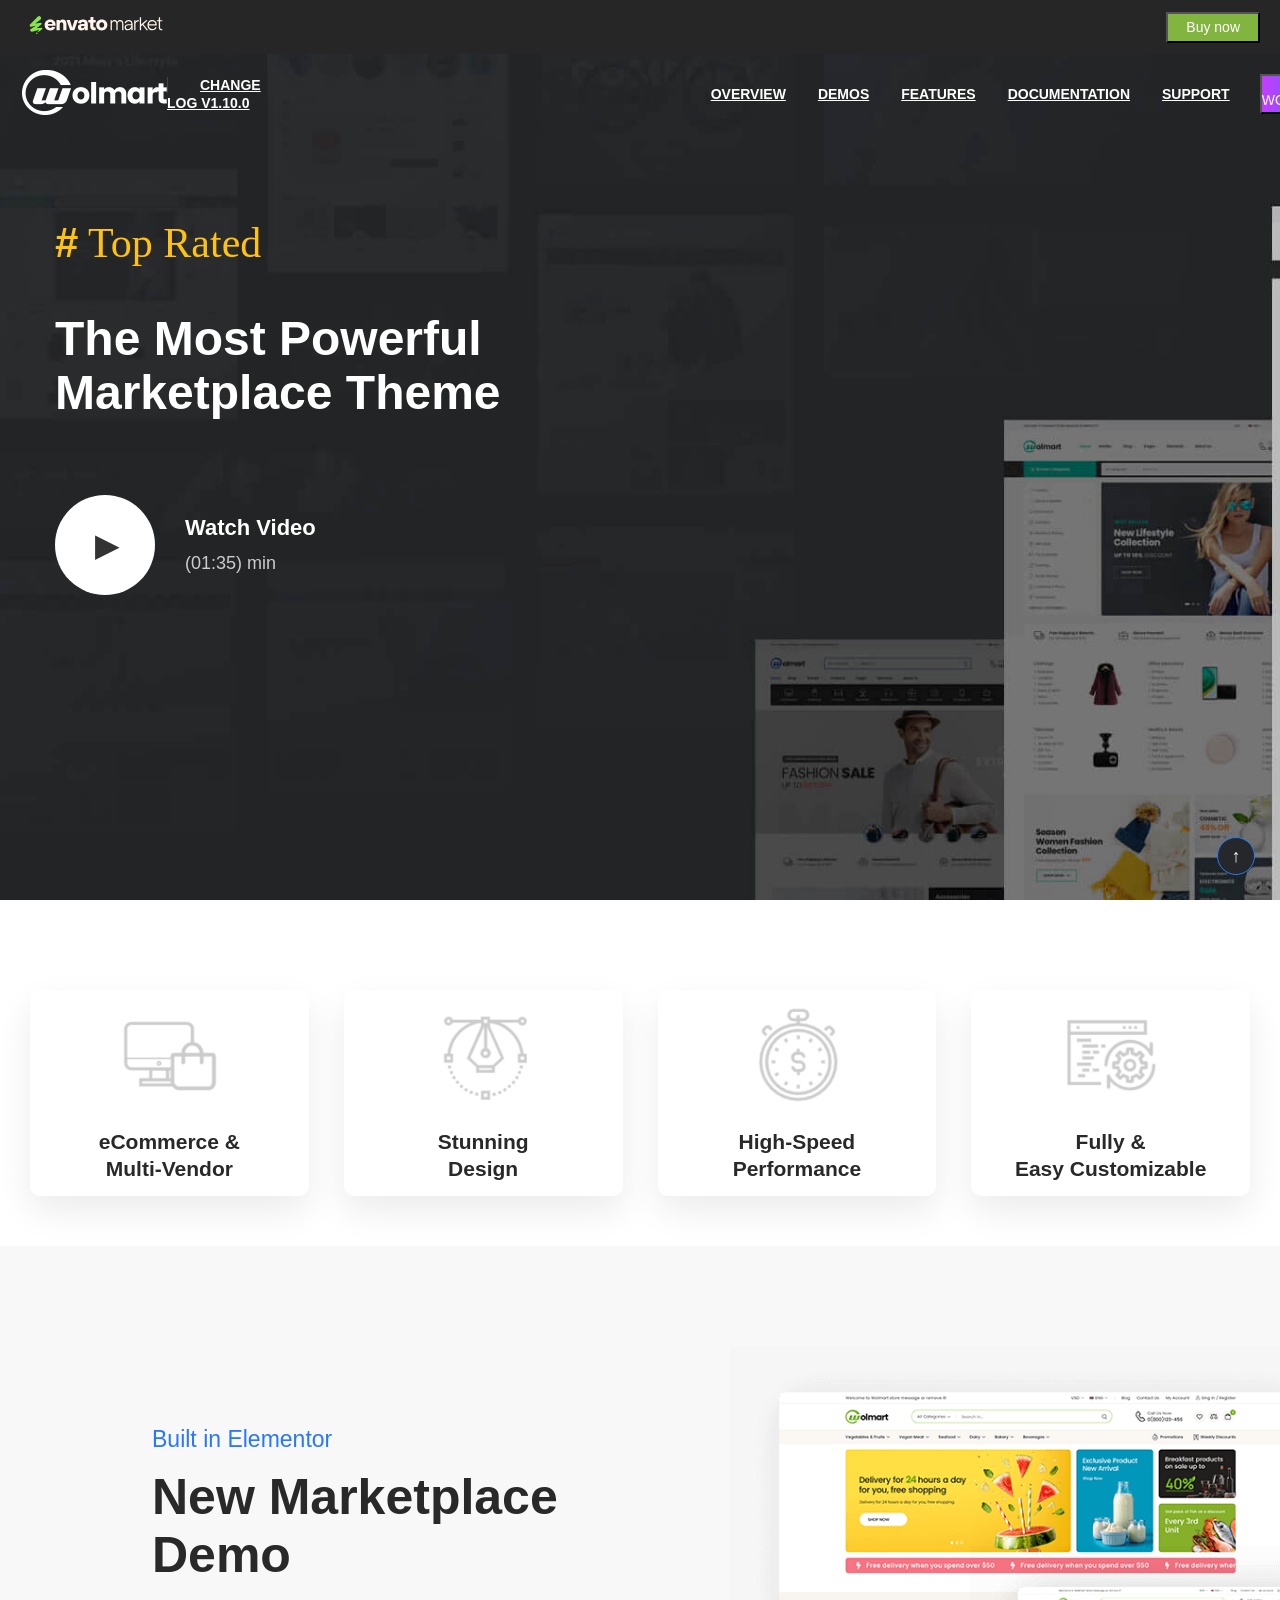
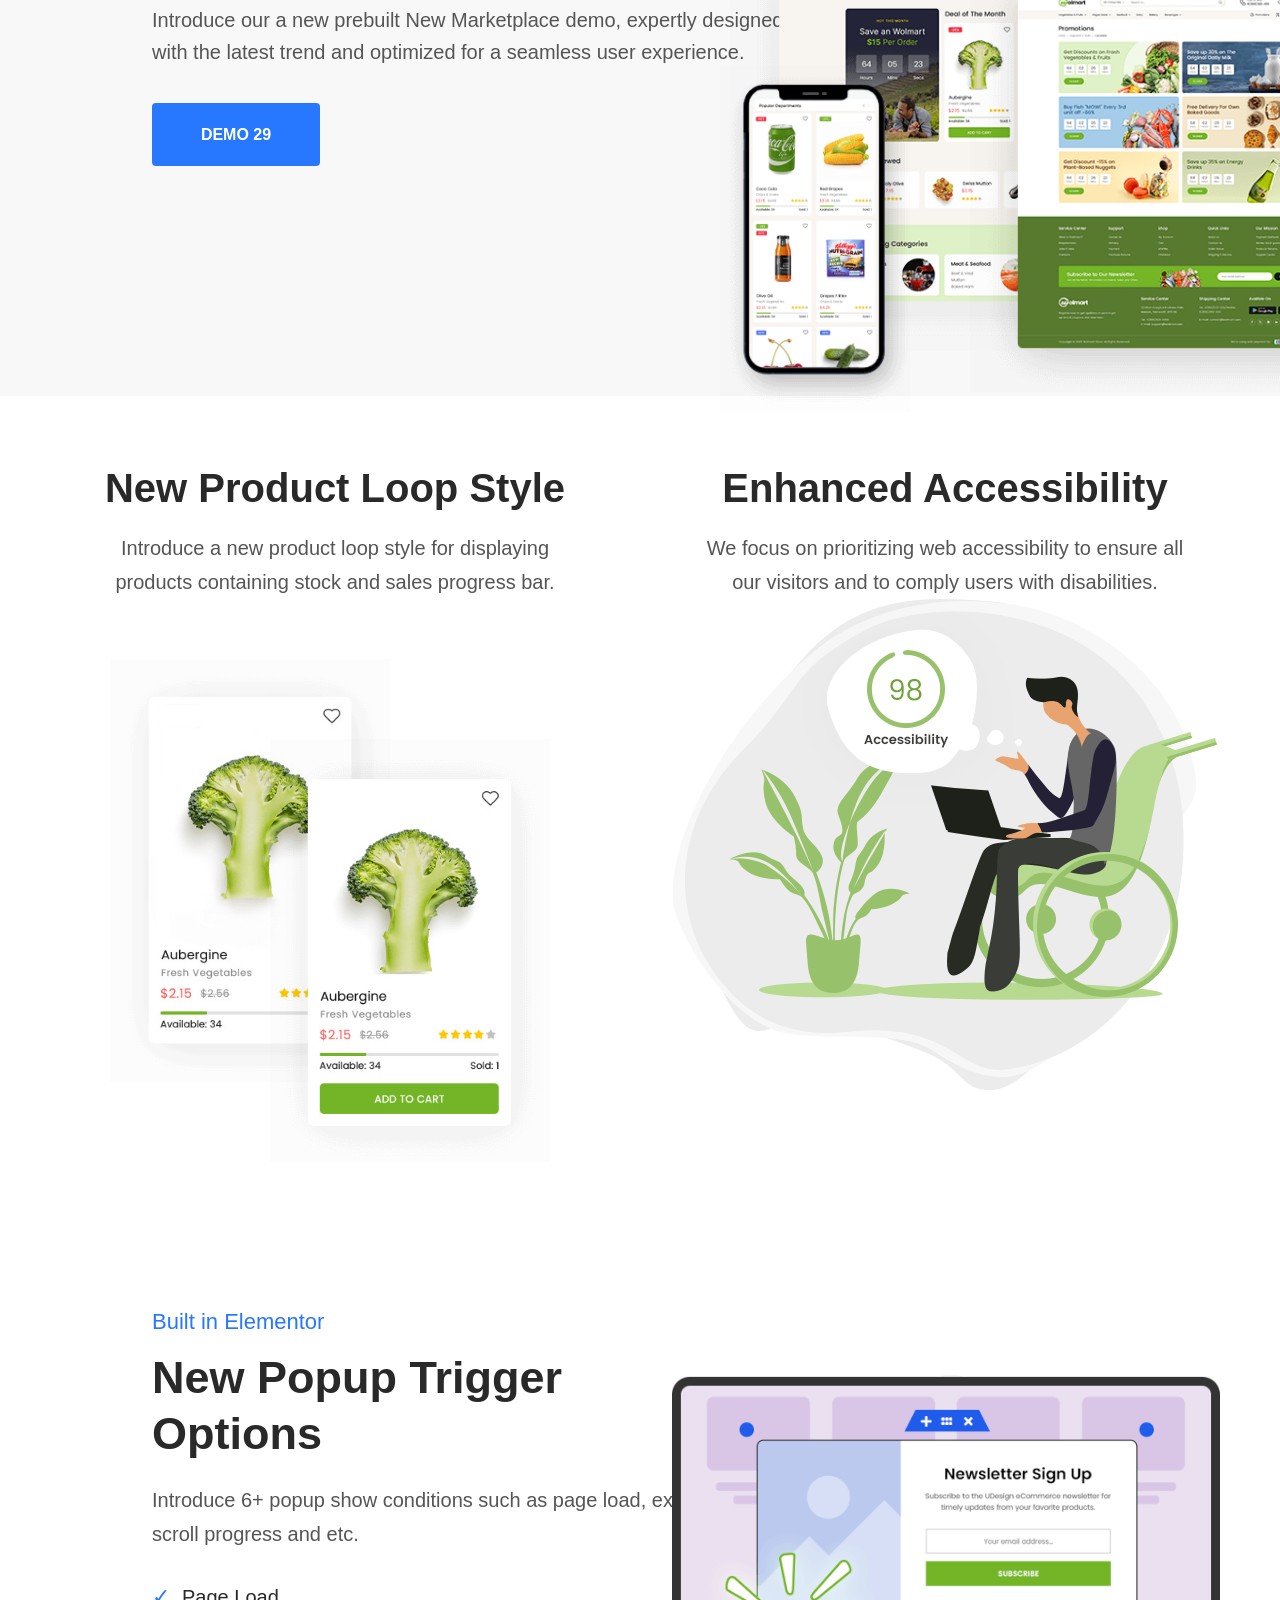
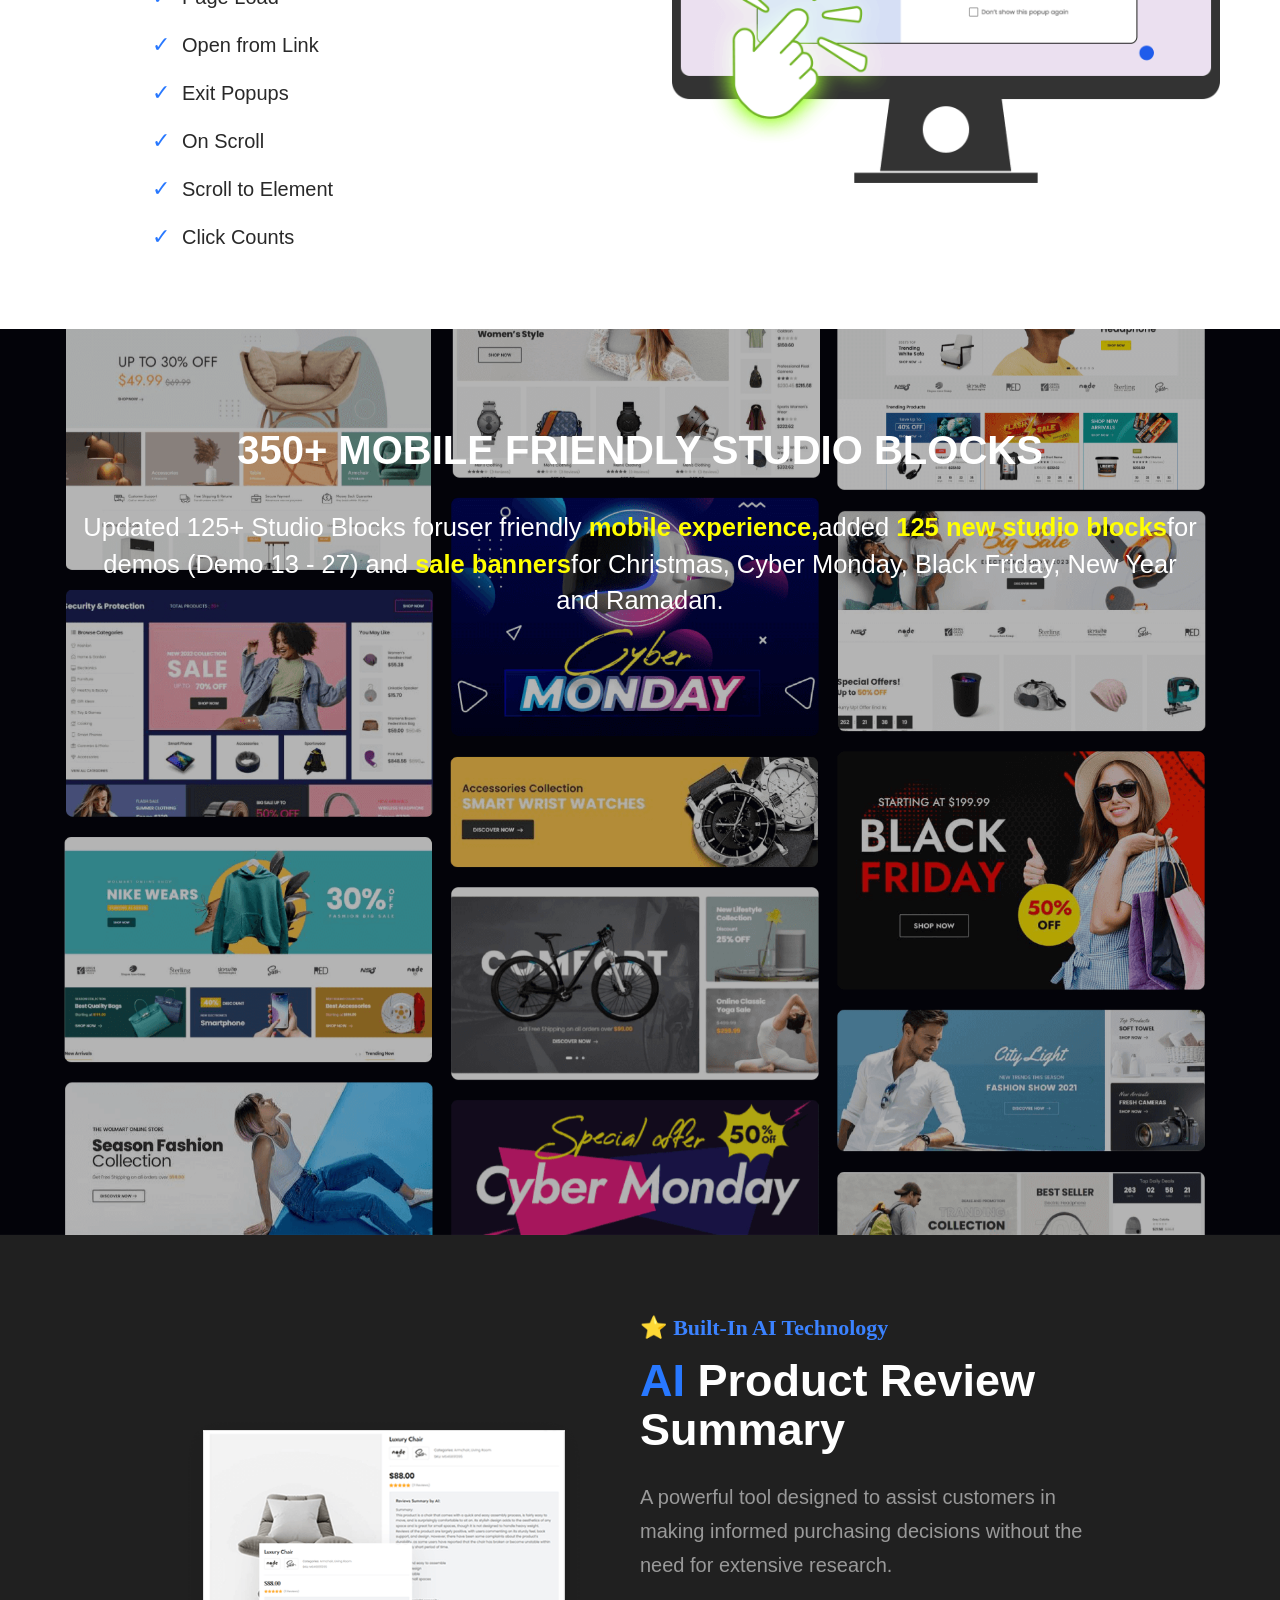
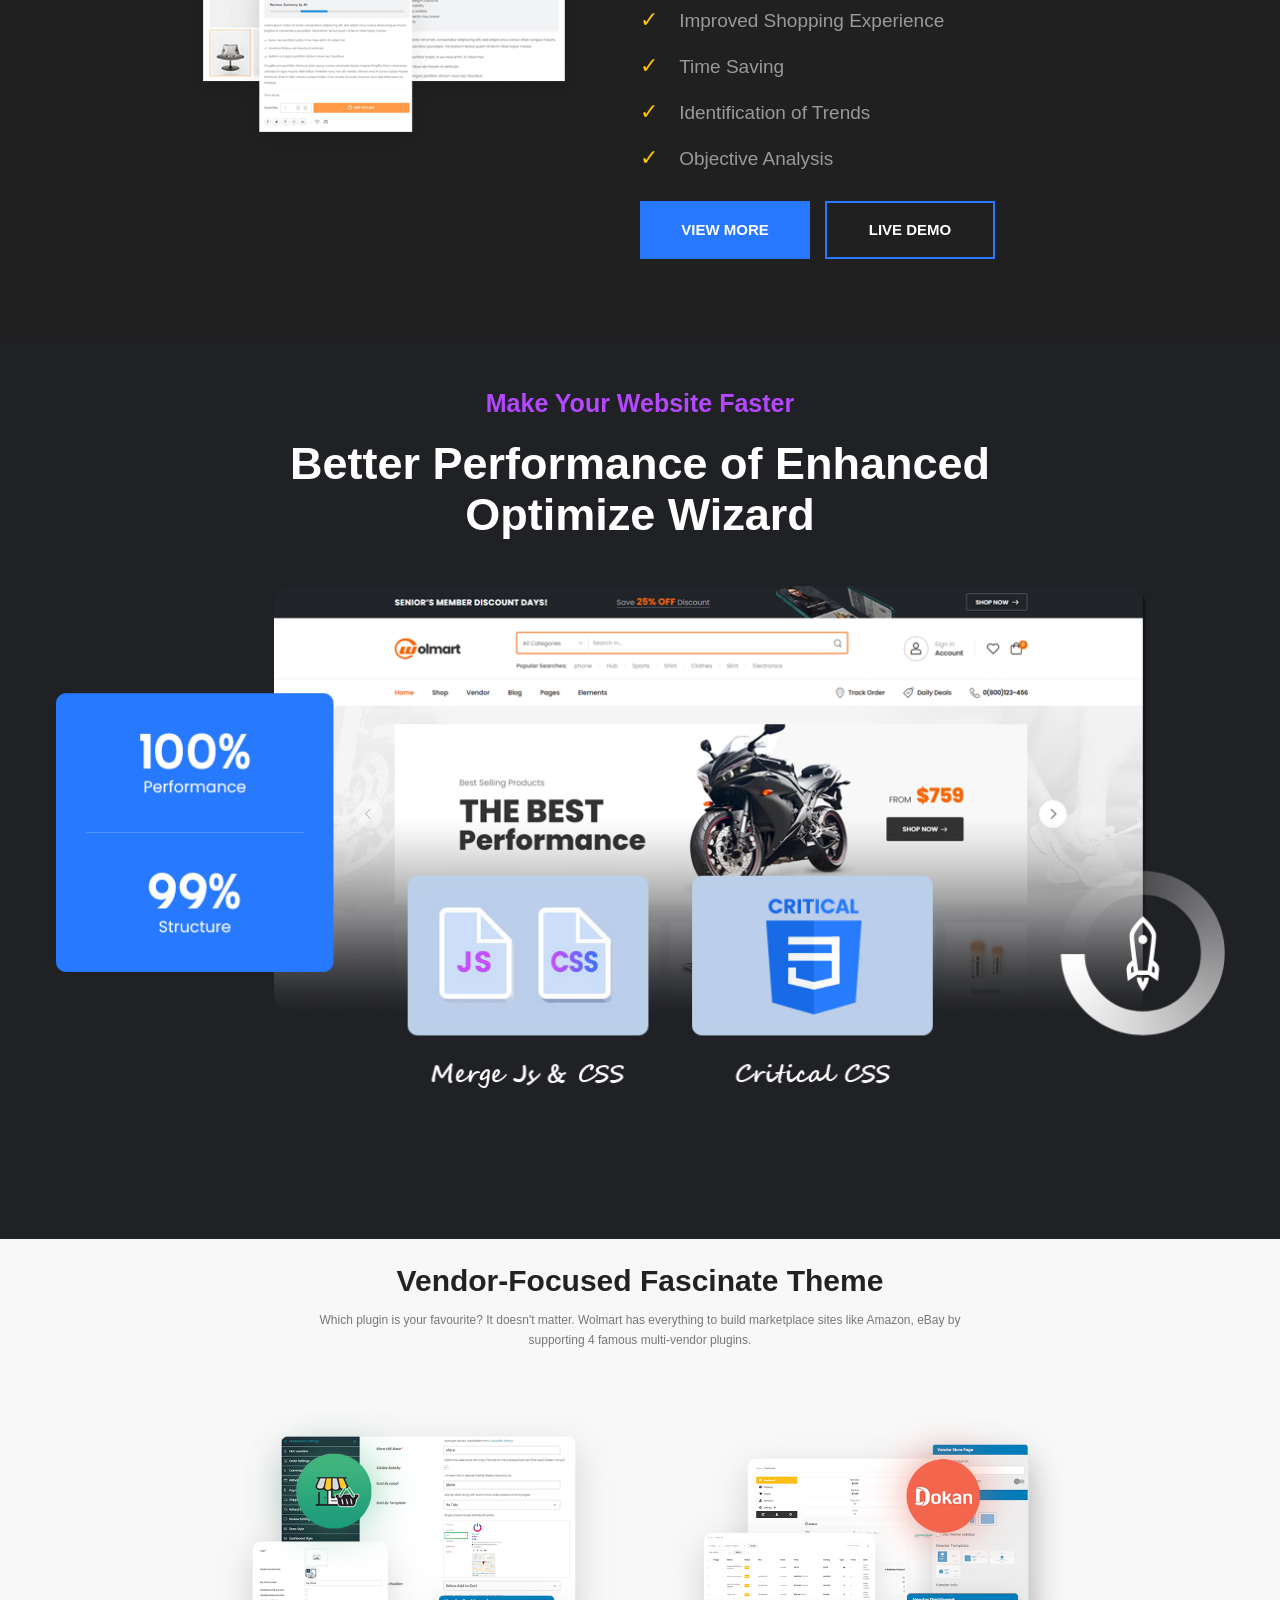
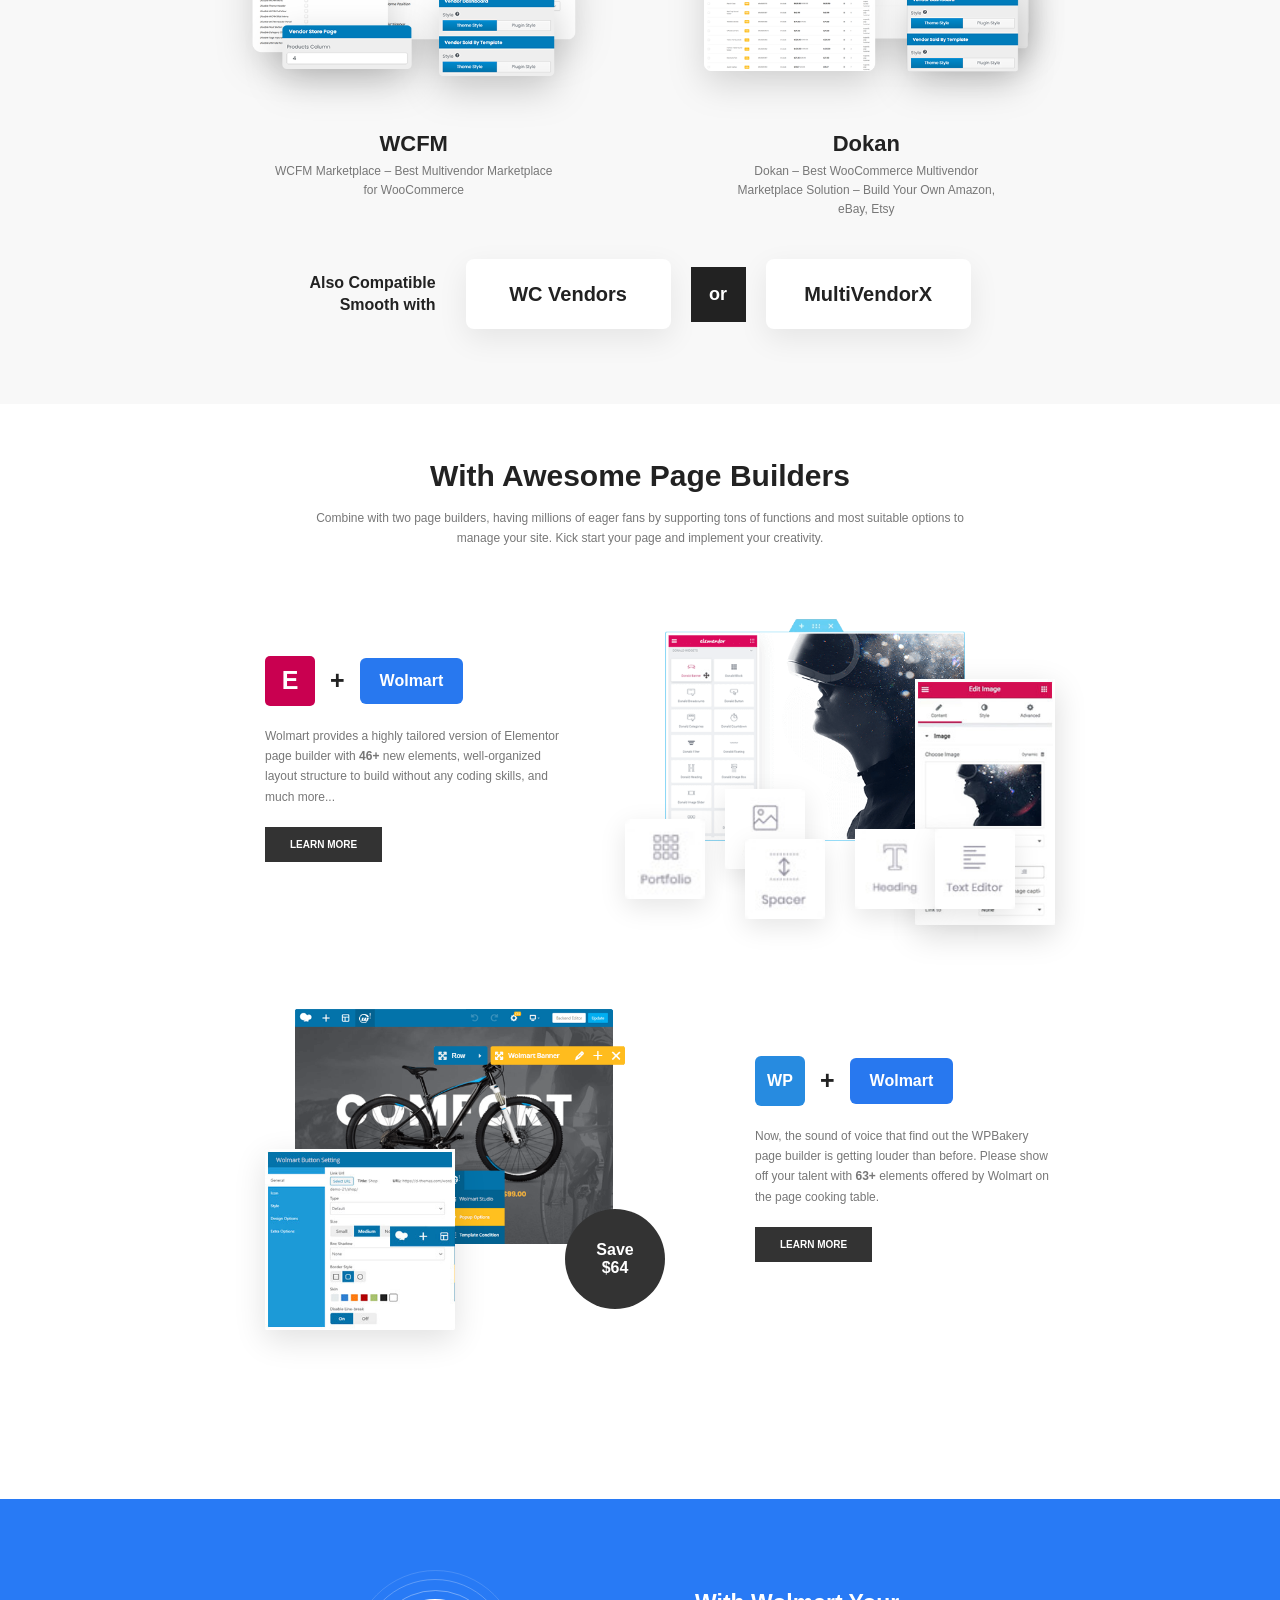
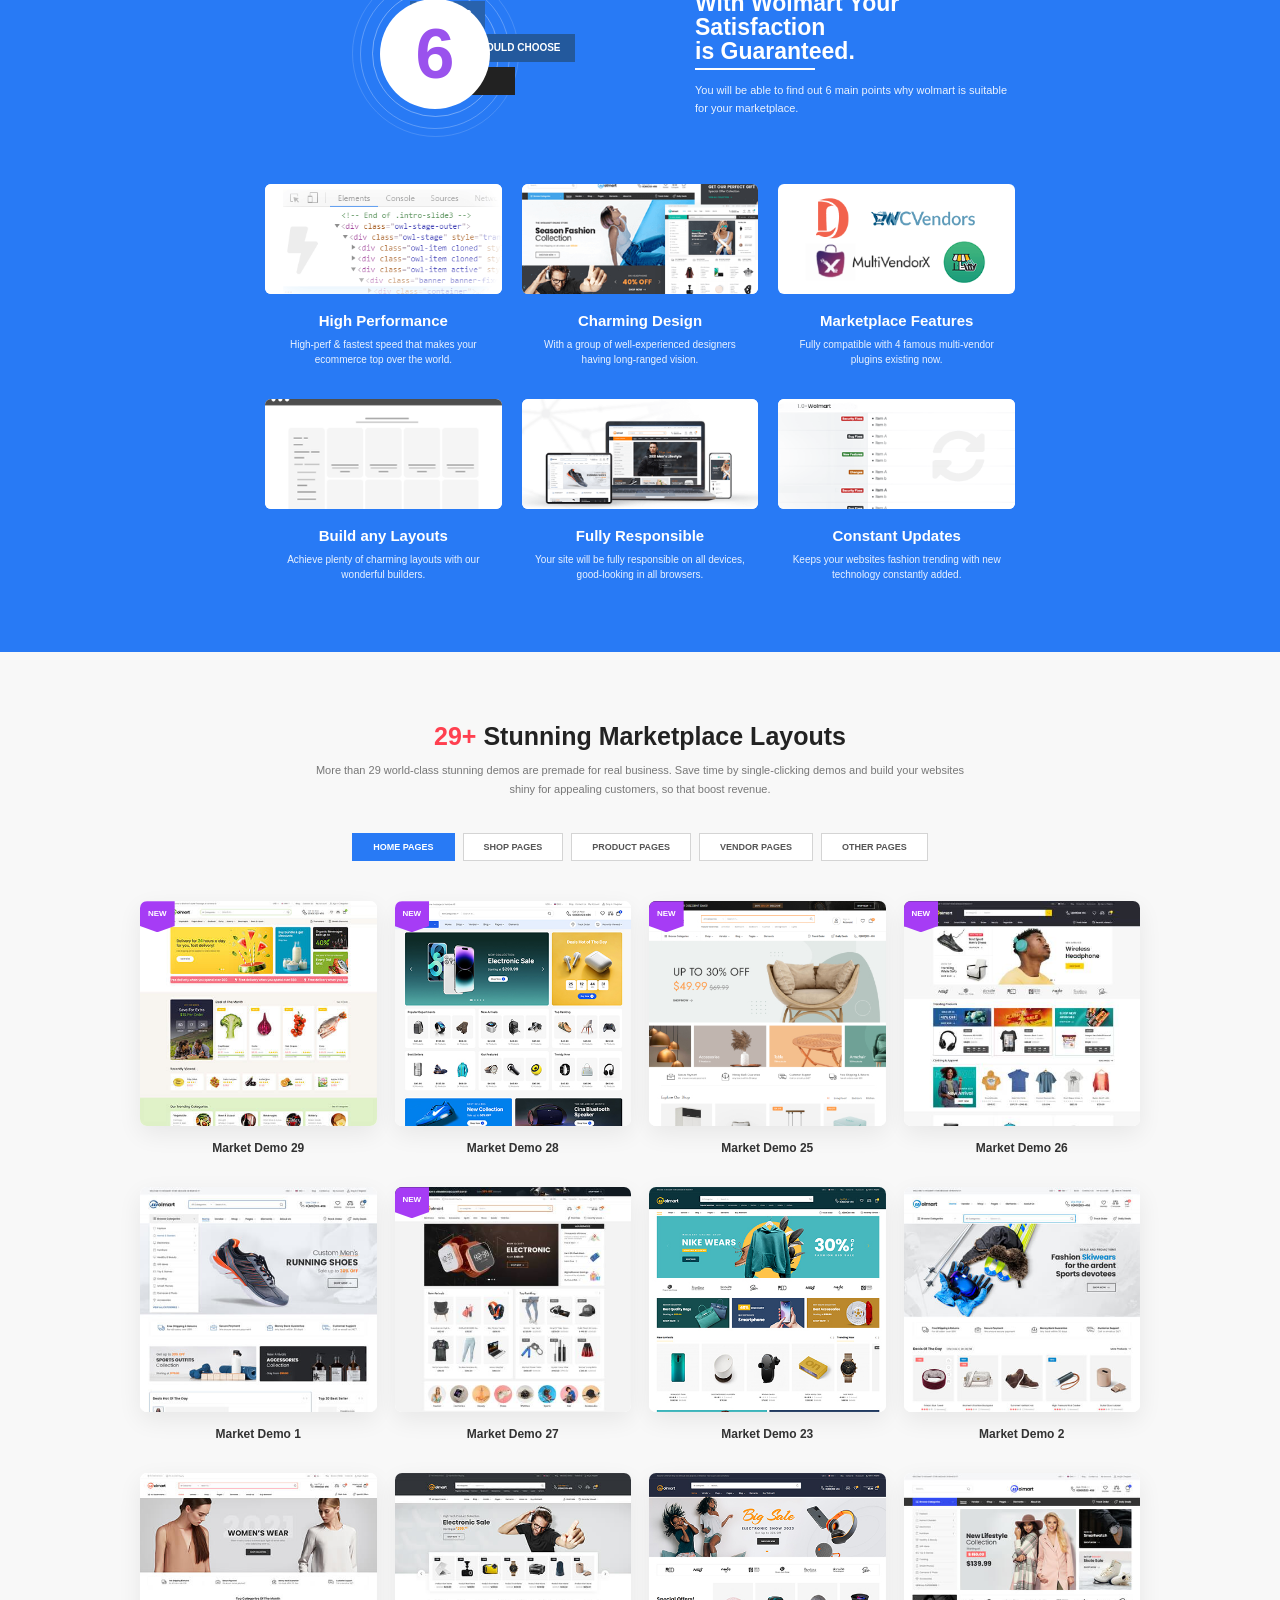
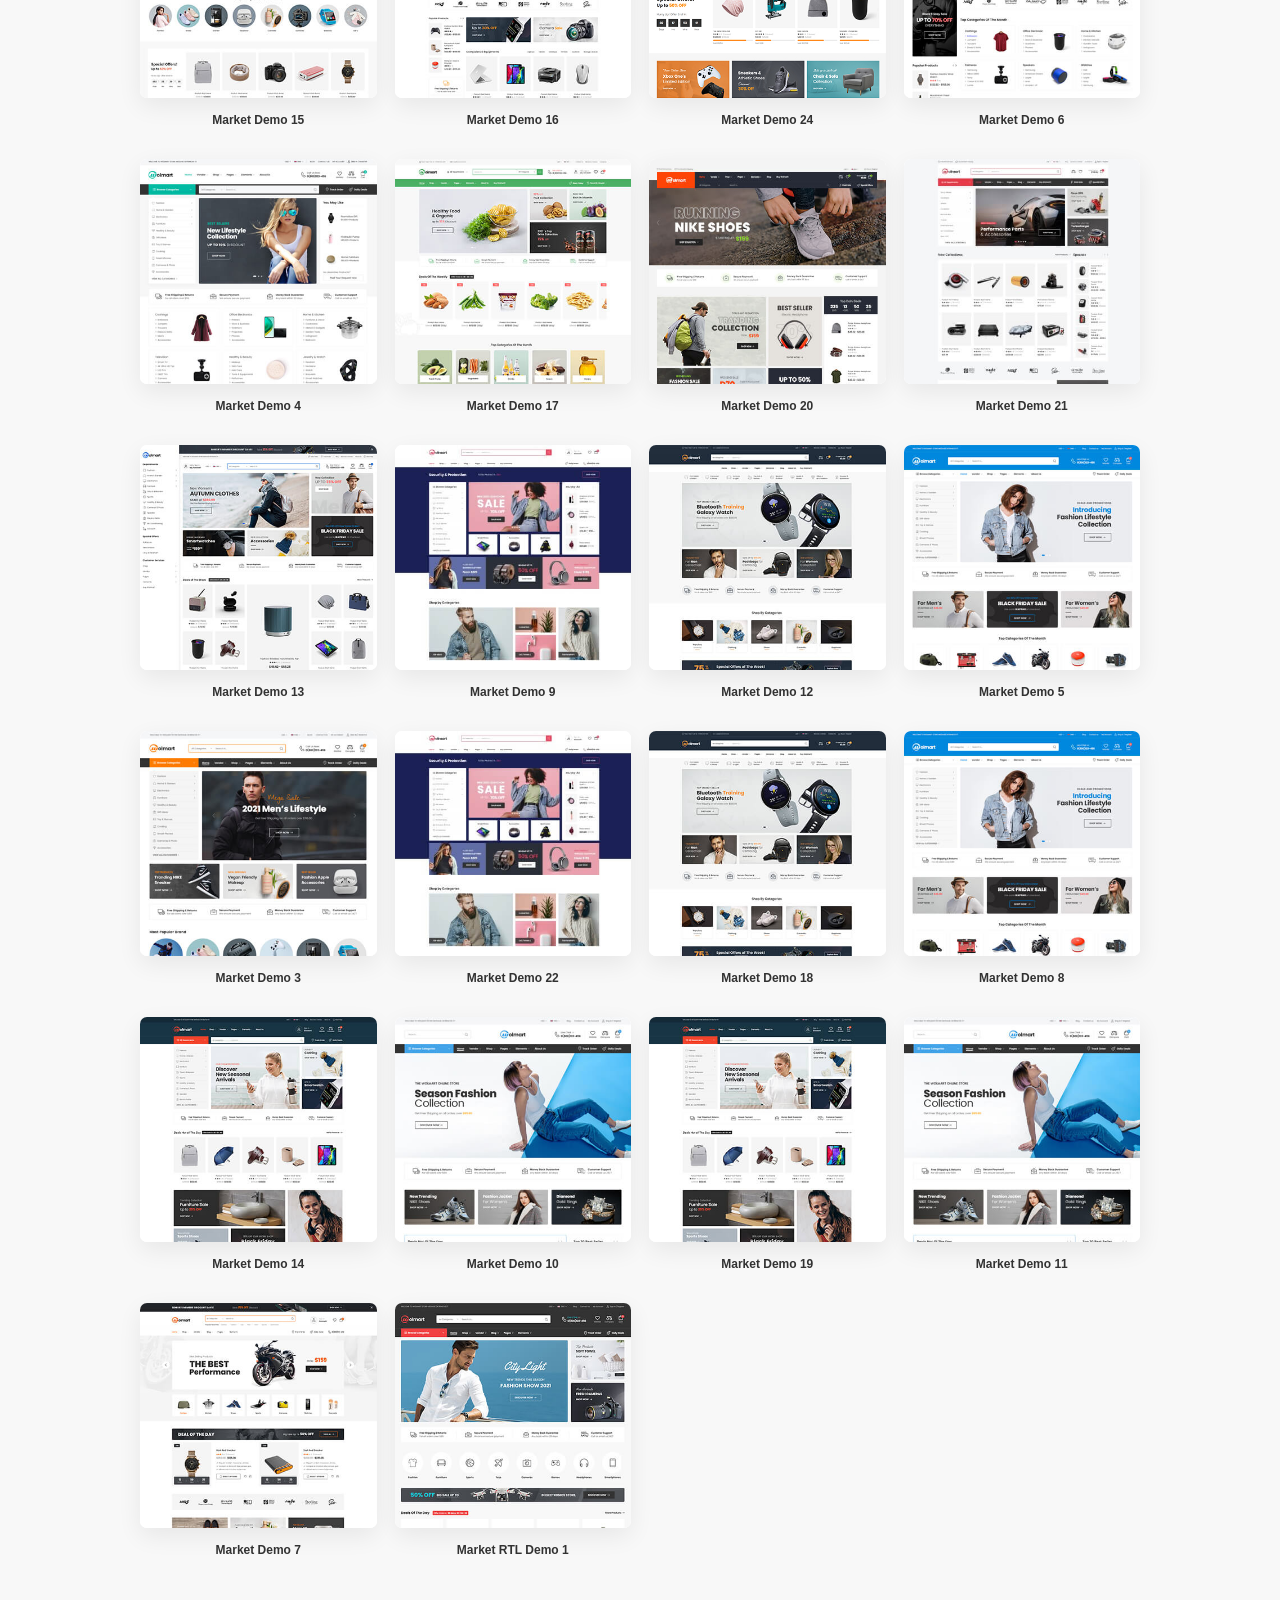
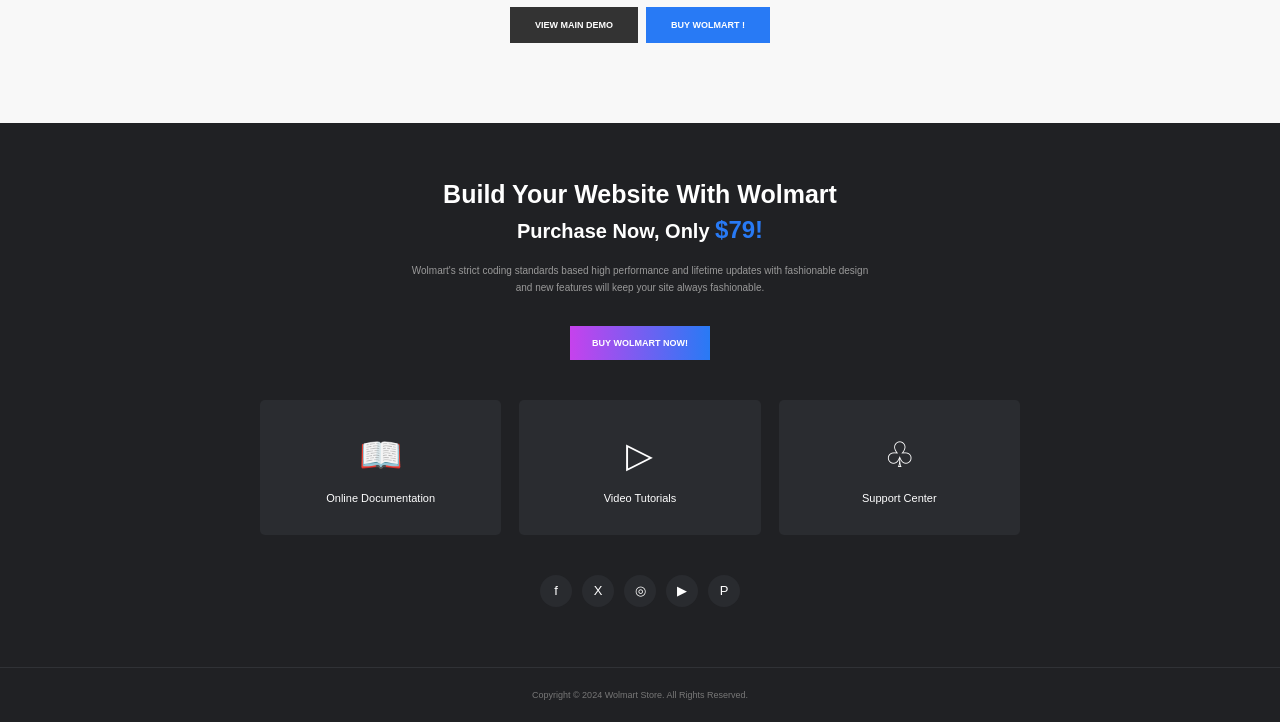
==== Home.html @ 8ba91b35 "Initial commit" ====
<!DOCTYPE html>
<html lang="en">
<head>
    <meta charset="UTF-8">
    <meta name="viewport" content="width=device-width, initial-scale=1.0">
    <title>Wolmart</title>
    <link rel="stylesheet" href="Home.css">
</head>
<body>

    <div class="top-bar">
    <div class="envato">
        <img src="./envato_market_logo.svg">
    </div>

    <button>Buy now</button>
    </div>


    <div class="main-container">

        <!-- NAVBAR -->
        <div class="navbar">

            <div class="logo">
                <img src="./Wolmart-logo.png">
            </div>

            <div class="change-log">
                <a href="#">CHANGE LOG V1.10.0</a>
            </div>

            <div class="nav-links">
                <a href="#">OVERVIEW</a>
                <a href="#">DEMOS</a>
                <a href="#">FEATURES</a>
                <a href="#">DOCUMENTATION</a>
                <a href="#">SUPPORT</a>
            </div>

            <button class="buy-wolmart">
                BUY WOLMART !
            </button>

        </div>


        <!-- HERO -->
        <div class="hero-content">

            <div class="top-rated">
                <span>#</span> Top Rated
            </div>

            <h1>
                The Most Powerful<br>
                Marketplace Theme
            </h1>

            <div class="watch-video">
                <div class="play-button">▶</div>

                <div class="video-text">
                    <h3>Watch Video</h3>
                    <p>(01:35) min</p>
                </div>
            </div>

        </div>

    </div>

    <!-- FEATURE CARDS -->
    <div class="features">

        <!-- FEATURE CARD 1 -->
        <div class="feature-card">
            <!-- front side -->
            <div class="feature-card-front">
                <img src="./com icon.png">
                <h2>eCommerce &<br>Multi-Vendor</h2>
            </div>
            <!-- back side -->
            <div class="feature-card-back">
                <p>
                    Bring you full compatibility<br>with WooCommerce &<br>multi-vendor plugins.
                </p>
            </div>
        </div>
        <!-- FEATURE CARD 2 -->
        <div class="feature-card">
            <div class="feature-card-front">
                <img src="./weight icon.png">
                <h2>Stunning<br>Design</h2>
            </div>
            <div class="feature-card-back">
                <p>
                    Details matter, Quality,<br>not quantity, Trends is what<br>guides us.
                </p>
            </div>
        </div>
        
        <!-- FEATURE CARD 3 -->
        <div class="feature-card">
            <div class="feature-card-front">
                <img src="./timer icon.png">
                <h2>High-Speed<br>Performance</h2>
            </div>
            <div class="feature-card-back">
                <p>
                    High quality code and<br>optimization helps theme<br>on high-speed.
                </p>
            </div>
        </div>

        <!-- FEATURE CARD 4 -->
        <div class="feature-card">

            <div class="feature-card-front">
                <img src="./mech icon.png">
                <h2>Fully &<br>Easy Customizable</h2>
            </div>
            <div class="feature-card-back">
                <p>
                    Easily customize every<br>
                    part through perfect<br>
                    widgets & options.
                </p>
            </div>
        </div>
    </div>

    <div class="marketplace-section">
        <!-- LEFT CONTENT -->
        <div class="marketplace-content">
            <p class="marketplace-label">Built in Elementor</p>
            <h1>New Marketplace Demo</h1>
            <p class="marketplace-description">
            Introduce our a new prebuilt New Marketplace demo,
            expertly designed with the latest trend and optimized
            for a seamless user experience.
            </p>
            <button class="demo-button">DEMO 29</button>
        </div>

        <!-- RIGHT IMAGES -->
        <div class="marketplace-images">
            <!-- LARGE WEBSITE IMAGE -->
            <img class="marketplace-main-image"
                src="./large-website-image.png">
            <!-- SMALL WEBSITE IMAGE -->
            <img class="marketplace-small-image"
                src="./small-website-image.png">
            <!-- PHONE IMAGE -->
            <img class="marketplace-phone-image"
                src="./phone-image.png">
        </div>
    </div>

    <!-- NEW PRODUCT LOOP + ACCESSIBILITY SECTION -->

    <div class="demo-features">
        <!-- LEFT COLUMN -->
        <div class="demo-column">
            <h2>New Product Loop Style</h2>
            <p>
            Introduce a new product loop style for displaying products
            containing stock and sales progress bar.
            </p>
            <div class="product-images">
                <img class="product-image-1"
                    src="./vegetable1.png">
                <img class="product-image-2"
                    src="./vegetable2.png">
            </div>
        </div>

        <!-- RIGHT COLUMN -->
        <div class="demo-column">
            <h2>Enhanced Accessibility</h2>
            <p>
                We focus on prioritizing web accessibility to ensure all our
                visitors and to comply users with disabilities.
            </p>
            <div class="accessibility-image">
                <img src="./personinwheelchair.png">
            </div>
        </div>
    </div>
    
<!-- ....................................................................................................... -->
    <div class="popup-section">
        <!-- LEFT CONTENT -->
        <div class="popup-content">
            <p class="popup-label">Built in Elementor</p>
            <h2>
                New Popup Trigger<br>
                Options
            </h2>
            <p class="popup-description">
                Introduce 6+ popup show conditions such as page load,
                exit popups, scroll progress and etc.
            </p>
            <div class="popup-options">
                <div class="popup-option">
                    <span>✓</span>
                    <p>Page Load</p>
                </div>
                <div class="popup-option">
                    <span>✓</span>
                    <p>Open from Link</p>
                </div>
                <div class="popup-option">
                    <span>✓</span>
                    <p>Exit Popups</p>
                </div>
                <div class="popup-option">
                    <span>✓</span>
                    <p>On Scroll</p>
                </div>
                <div class="popup-option">
                    <span>✓</span>
                    <p>Scroll to Element</p>
                </div>
                <div class="popup-option">
                    <span>✓</span>
                    <p>Click Counts</p>
                </div>
            </div>
        </div>


        <!-- RIGHT IMAGE -->
        <div class="popup-image">
            <img src="./computer image.png">
        </div>

    </div>

    <!-- STUDIO SECTION -->
    <div class="studio-section">
        <div class="studio-overlay">
            <div class="big-font">350+ MOBILE FRIENDLY STUDIO BLOCKS</div>
            <h3 class="big-para">Updated 125+ Studio Blocks foruser friendly <span>mobile experience,</span>added <span>125 new studio blocks</span>for<br>
                demos (Demo 13 - 27) and <span>sale banners</span>for Christmas, Cyber Monday, Black Friday, New Year<br>
                and Ramadan.
            </h3>
        </div>
    </div>

    <!-- AI SECTION -->
    <div class="ai-review-section">

        <div class="ai-review-image">
            <img src="./ai-review.png">
        </div>

        <div class="ai-review-content">

            <p class="ai-label">
                ⭐ <span>Built-In AI Technology</span>
            </p>

            <h2>
                <span>AI</span> Product Review<br>
                Summary
            </h2>

            <p class="ai-description">
                A powerful tool designed to assist customers in making informed
                purchasing decisions without the need for extensive research.
            </p>

            <div class="ai-points">
                <p>✓ <span>Improved Shopping Experience</span></p>
                <p>✓ <span>Time Saving</span></p>
                <p>✓ <span>Identification of Trends</span></p>
                <p>✓ <span>Objective Analysis</span></p>
            </div>

            <div class="ai-buttons">
                <button class="view-more">VIEW MORE</button>
                <button class="live-demo">LIVE DEMO</button>
            </div>

        </div>

    </div>
    <!-- ================================================================= -->

    <!-- PERFORMANCE SECTION -->

    <div class="performance-section">

        <div class="performance-content">

            <p class="performance-label">
                Make Your Website Faster
            </p>

            <h2>
                Better Performance of Enhanced<br>
                Optimize Wizard
            </h2>

            <img
                class="bike-image"
                src="./bike-image.png"
            >

        </div>
    </div>


    <!-- =========================================================
     PAGE BUILDERS SECTION
     ========================================================= -->

    <!-- =====================================================
         SECTION 1
         VENDOR FOCUSED THEME
    ====================================================== -->

    <section class="vendor-section">


        <!-- Heading -->

        <div class="vendor-heading">

            <h1>
                Vendor-Focused Fascinate Theme
            </h1>

            <p>
                Which plugin is your favourite? It doesn't matter.
                Wolmart has everything to build marketplace sites
                like Amazon, eBay by supporting 4 famous multi-vendor plugins.
            </p>

        </div>



        <!-- Vendor Images -->

        <div class="vendor-container">


            <!-- WCFM -->

            <div class="vendor-item">

                <div class="vendor-image">

                    <img src="./homw-image.png"
                         alt="WCFM Marketplace">

                </div>


                <div class="vendor-name">

                    <h2>
                        WCFM
                    </h2>

                    <p>
                        WCFM Marketplace – Best Multivendor Marketplace
                        for WooCommerce
                    </p>

                </div>

            </div>



            <!-- DOKAN -->

            <div class="vendor-item">

                <div class="vendor-image">

                    <img src="./dokan-image.png"
                         alt="Dokan Marketplace">

                </div>


                <div class="vendor-name">

                    <h2>
                        Dokan
                    </h2>

                    <p>
                        Dokan – Best WooCommerce Multivendor Marketplace
                        Solution – Build Your Own Amazon, eBay, Etsy
                    </p>

                </div>

            </div>

        </div>



        <!-- Compatible -->

        <div class="compatible">


            <div class="compatible-title">

                Also Compatible
                <br>

                Smooth with

            </div>


            <div class="compatible-item">

                <span>
                    WC Vendors
                </span>

            </div>


            <div class="or">
                or
            </div>


            <div class="compatible-item">

                <span>
                    MultiVendorX
                </span>

            </div>

        </div>

    </section>




    <!-- =====================================================
         SECTION 2
         AWESOME PAGE BUILDERS
    ====================================================== -->

    <section class="builder-section">


        <!-- Main Heading -->

        <div class="section-heading">

            <h1>
                With Awesome Page Builders
            </h1>

            <p>
                Combine with two page builders, having millions of eager
                fans by supporting tons of functions and most suitable
                options to manage your site. Kick start your page and
                implement your creativity.
            </p>

        </div>



        <!-- =================================================
             ROW 1 - ELEMENTOR
        ================================================== -->

        <div class="builder-row">


            <!-- LEFT CONTENT -->

            <div class="builder-content">


                <div class="builder-title">


                    <div class="elementor-icon">
                        E
                    </div>


                    <span>
                        +
                    </span>


                    <div class="wolmart-icon">
                        Wolmart
                    </div>

                </div>



                <p>
                    Wolmart provides a highly tailored version of Elementor
                    page builder with <b>46+</b> new elements,
                    well-organized layout structure to build without any
                    coding skills, and much more...
                </p>



                <button>
                    LEARN MORE
                </button>

            </div>



            <!-- RIGHT IMAGE AREA -->

            <div class="overlap-images">


                <!-- Main girl image -->

                <img src="./girl-back.png"
                     class="main-image"
                     alt="Elementor main">


                <!-- Front image -->

                <img src="./girl-front.jpg"
                     class="panel-image"
                     alt="Elementor panel">



                <!-- Small floating images -->

                <div class="floating-box box1">

                    <img src="./el-1.jpg"
                         alt="Elementor feature">

                </div>



                <div class="floating-box box2">

                    <img src="./el-2.jpg"
                         alt="Elementor feature">

                </div>



                <div class="floating-box box3">

                    <img src="./el-3.jpg"
                         alt="Elementor feature">

                </div>



                <div class="floating-box box4">

                    <img src="./el-6.jpg"
                         alt="Elementor feature">

                </div>



                <div class="floating-box box5">

                    <img src="./el-7.jpg"
                         alt="Elementor feature">

                </div>


            </div>

        </div>




        <!-- =================================================
             ROW 2 - WPBAKERY
        ================================================== -->

        <div class="builder-row second-row">


            <!-- LEFT IMAGE AREA -->

            <div class="overlap-images wp-images">


                <!-- Main cycle image -->

                <img src="./cycle-back.png"
                     class="wp-main"
                     alt="WPBakery main">


                <!-- Front cycle image -->

                <img src="./cycle-front.jpg"
                     class="wp-panel"
                     alt="WPBakery panel">



                <!-- Save circle -->

                <div class="save-circle">

                    Save
                    <br>
                    $64

                </div>


            </div>



            <!-- RIGHT CONTENT -->

            <div class="builder-content">


                <div class="builder-title">


                    <div class="wp-icon">
                        WP
                    </div>


                    <span>
                        +
                    </span>


                    <div class="wolmart-icon">
                        Wolmart
                    </div>

                </div>



                <p>
                    Now, the sound of voice that find out the WPBakery
                    page builder is getting louder than before. Please
                    show off your talent with <b>63+</b> elements offered
                    by Wolmart on the page cooking table.
                </p>



                <button>
                    LEARN MORE
                </button>

            </div>

        </div>


    </section>

    <!-- =====================================================
     WHY CHOOSE WOLMART SECTION
===================================================== -->

    <section class="reasons-section">

        <div class="reasons-container">


            <!-- =========================
                TOP AREA
            ========================== -->

            <div class="reasons-top">


                <!-- LEFT: NUMBER 6 -->

                <div class="reasons-number">

                    <div class="circle-lines">

                        <div class="number-circle">
                            6
                        </div>

                    </div>


                    <div class="reason-labels">

                        <div class="label reasons-label">
                            REASONS
                        </div>

                        <div class="label why-label">
                            WHY YOU SHOULD CHOOSE
                        </div>

                        <div class="label wolmart-label">
                            WOLMART
                        </div>

                    </div>

                </div>



                <!-- RIGHT: HEADING -->

                <div class="reasons-heading">

                    <h2>
                        With Wolmart Your Satisfaction
                        <br>
                        is Guaranteed.
                    </h2>

                    <p>
                        You will be able to find out 6 main points why
                        wolmart is suitable for your marketplace.
                    </p>

                </div>

            </div>



            <!-- =========================
                SIX REASONS
            ========================== -->

            <div class="reasons-grid">


                <!-- =====================
                    CARD 1
                ====================== -->

                <div class="reason-card">

                    <div class="reason-image">

                        <img src="./reason1.png"
                            alt="High Performance">

                    </div>

                    <h3>
                        High Performance
                    </h3>

                    <p>
                        High-perf & fastest speed that makes
                        your ecommerce top over the world.
                    </p>

                </div>



                <!-- =====================
                    CARD 2
                ====================== -->

                <div class="reason-card">

                    <div class="reason-image">

                        <img src="./reason2.png"
                            alt="Charming Design">

                    </div>

                    <h3>
                        Charming Design
                    </h3>

                    <p>
                        With a group of well-experienced designers
                        having long-ranged vision.
                    </p>

                </div>



                <!-- =====================
                    CARD 3
                ====================== -->

                <div class="reason-card">

                    <div class="reason-image">

                        <img src="./reason3.png"
                            alt="Marketplace Features">

                    </div>

                    <h3>
                        Marketplace Features
                    </h3>

                    <p>
                        Fully compatible with 4 famous multi-vendor
                        plugins existing now.
                    </p>

                </div>



                <!-- =====================
                    CARD 4
                ====================== -->

                <div class="reason-card">

                    <div class="reason-image">

                        <img src="./reason4.png"
                            alt="Build any Layouts">

                    </div>

                    <h3>
                        Build any Layouts
                    </h3>

                    <p>
                        Achieve plenty of charming layouts with our
                        wonderful builders.
                    </p>

                </div>



                <!-- =====================
                    CARD 5
                ====================== -->

                <div class="reason-card">

                    <div class="reason-image">

                        <img src="./reason5.png"
                            alt="Fully Responsible">

                    </div>

                    <h3>
                        Fully Responsible
                    </h3>

                    <p>
                        Your site will be fully responsible on all
                        devices, good-looking in all browsers.
                    </p>

                </div>



                <!-- =====================
                    CARD 6
                ====================== -->

                <div class="reason-card">

                    <div class="reason-image">

                        <img src="./reason6.png"
                            alt="Constant Updates">

                    </div>

                    <h3>
                        Constant Updates
                    </h3>

                    <p>
                        Keeps your websites fashion trending with
                        new technology constantly added.
                    </p>

                </div>


            </div>

        </div>

    </section>

    
    <!-- =====================================================
     MARKETPLACE DEMOS SECTION
===================================================== -->

<section class="demos-section">

    <!-- Heading -->

    <div class="demos-heading">

        <h2>
            <span>29+</span> Stunning Marketplace Layouts
        </h2>

        <p>
            More than 29 world-class stunning demos are premade for real business.
            Save time by single-clicking demos and build your websites shiny
            for appealing customers, so that boost revenue.
        </p>

    </div>


    <!-- =================================================
         FILTER BUTTONS
    ================================================== -->

    <div class="demo-filters">

        <button class="filter-btn active">
            HOME PAGES
        </button>

        <button class="filter-btn">
            SHOP PAGES
        </button>

        <button class="filter-btn">
            PRODUCT PAGES
        </button>

        <button class="filter-btn">
            VENDOR PAGES
        </button>

        <button class="filter-btn">
            OTHER PAGES
        </button>

    </div>


    <!-- =================================================
         DEMO GRID
    ================================================== -->

    <div class="demo-grid">


        <!-- Demo 29 -->

        <div class="demo-card">

            <div class="demo-image">

                <span class="new-badge">
                    NEW
                </span>

                <img src="./img-1.jpg"
                     alt="Market Demo 29">

            </div>

            <h3>
                Market Demo 29
            </h3>

        </div>



        <!-- Demo 28 -->

        <div class="demo-card">

            <div class="demo-image">

                <span class="new-badge">
                    NEW
                </span>

                <img src="./img-2.jpg"
                     alt="Market Demo 28">

            </div>

            <h3>
                Market Demo 28
            </h3>

        </div>



        <!-- Demo 25 -->

        <div class="demo-card">

            <div class="demo-image">

                <span class="new-badge">
                    NEW
                </span>

                <img src="./img-3.jpg"
                     alt="Market Demo 25">

            </div>

            <h3>
                Market Demo 25
            </h3>

        </div>



        <!-- Demo 26 -->

        <div class="demo-card">

            <div class="demo-image">

                <span class="new-badge">
                    NEW
                </span>

                <img src="./img-4.jpg"
                     alt="Market Demo 26">

            </div>

            <h3>
                Market Demo 26
            </h3>

        </div>



        <!-- Demo 1 -->

        <div class="demo-card">

            <div class="demo-image">

                <img src="./img-5.jpg"
                     alt="Market Demo 1">

            </div>

            <h3>
                Market Demo 1
            </h3>

        </div>



        <!-- Demo 27 -->

        <div class="demo-card">

            <div class="demo-image">

                <span class="new-badge">
                    NEW
                </span>

                <img src="./img-6.jpg"
                     alt="Market Demo 27">

            </div>

            <h3>
                Market Demo 27
            </h3>

        </div>



        <!-- Demo 23 -->

        <div class="demo-card">

            <div class="demo-image">

                <img src="./img-7.jpg"
                     alt="Market Demo 23">

            </div>

            <h3>
                Market Demo 23
            </h3>

        </div>



        <!-- Demo 2 -->

        <div class="demo-card">

            <div class="demo-image">

                <img src="./img-8.jpg"
                     alt="Market Demo 2">

            </div>

            <h3>
                Market Demo 2
            </h3>

        </div>



        <!-- Demo 15 -->

        <div class="demo-card">

            <div class="demo-image">

                <img src="./img-9.jpg"
                     alt="Market Demo 15">

            </div>

            <h3>
                Market Demo 15
            </h3>

        </div>



        <!-- Demo 16 -->

        <div class="demo-card">

            <div class="demo-image">

                <img src="./img10.jpg"
                     alt="Market Demo 16">

            </div>

            <h3>
                Market Demo 16
            </h3>

        </div>



        <!-- Demo 24 -->

        <div class="demo-card">

            <div class="demo-image">

                <img src="./img-11.jpg"
                     alt="Market Demo 24">

            </div>

            <h3>
                Market Demo 24
            </h3>

        </div>



        <!-- Demo 6 -->

        <div class="demo-card">

            <div class="demo-image">

                <img src="./img12.jpg"
                     alt="Market Demo 6">

            </div>

            <h3>
                Market Demo 6
            </h3>

        </div>



        <!-- Demo 4 -->

        <div class="demo-card">

            <div class="demo-image">

                <img src="./img-13.jpg"
                     alt="Market Demo 4">

            </div>

            <h3>
                Market Demo 4
            </h3>

        </div>



        <!-- Demo 17 -->

        <div class="demo-card">

            <div class="demo-image">

                <img src="./img-14.jpg"
                     alt="Market Demo 17">

            </div>

            <h3>
                Market Demo 17
            </h3>

        </div>



        <!-- Demo 20 -->

        <div class="demo-card">

            <div class="demo-image">

                <img src="./img-15.jpg"
                     alt="Market Demo 20">

            </div>

            <h3>
                Market Demo 20
            </h3>

        </div>



        <!-- Demo 21 -->

        <div class="demo-card">

            <div class="demo-image">

                <img src="./img-16.jpg"
                     alt="Market Demo 21">

            </div>

            <h3>
                Market Demo 21
            </h3>

        </div>



        <!-- Demo 13 -->

        <div class="demo-card">

            <div class="demo-image">

                <img src="./img-17.jpg"
                     alt="Market Demo 13">

            </div>

            <h3>
                Market Demo 13
            </h3>

        </div>



        <!-- Demo 9 -->

        <div class="demo-card">

            <div class="demo-image">

                <img src="./img-18.jpg"
                     alt="Market Demo 9">

            </div>

            <h3>
                Market Demo 9
            </h3>

        </div>



        <!-- Demo 12 -->

        <div class="demo-card">

            <div class="demo-image">

                <img src="./img-19.jpg"
                     alt="Market Demo 12">

            </div>

            <h3>
                Market Demo 12
            </h3>

        </div>



        <!-- Demo 5 -->

        <div class="demo-card">

            <div class="demo-image">

                <img src="./img-20.jpg"
                     alt="Market Demo 5">

            </div>

            <h3>
                Market Demo 5
            </h3>

        </div>



        <!-- Demo 3 -->

        <div class="demo-card">

            <div class="demo-image">

                <img src="./img-21.jpg"
                     alt="Market Demo 3">

            </div>

            <h3>
                Market Demo 3
            </h3>

        </div>



        <!-- Demo 22 -->

        <div class="demo-card">

            <div class="demo-image">

                <img src="./img-22.jpg"
                     alt="Market Demo 22">

            </div>

            <h3>
                Market Demo 22
            </h3>

        </div>



        <!-- Demo 18 -->

        <div class="demo-card">

            <div class="demo-image">

                <img src="./img-23.jpg"
                     alt="Market Demo 18">

            </div>

            <h3>
                Market Demo 18
            </h3>

        </div>



        <!-- Demo 8 -->

        <div class="demo-card">

            <div class="demo-image">

                <img src="./img-24.jpg"
                     alt="Market Demo 8">

            </div>

            <h3>
                Market Demo 8
            </h3>

        </div>



        <!-- Demo 14 -->

        <div class="demo-card">

            <div class="demo-image">

                <img src="./img-25.jpg"
                     alt="Market Demo 14">

            </div>

            <h3>
                Market Demo 14
            </h3>

        </div>



        <!-- Demo 10 -->

        <div class="demo-card">

            <div class="demo-image">

                <img src="./img-26.jpg"
                     alt="Market Demo 10">

            </div>

            <h3>
                Market Demo 10
            </h3>

        </div>



        <!-- Demo 19 -->

        <div class="demo-card">

            <div class="demo-image">

                <img src="./img-27.jpg"
                     alt="Market Demo 19">

            </div>

            <h3>
                Market Demo 19
            </h3>

        </div>



        <!-- Demo 11 -->

        <div class="demo-card">

            <div class="demo-image">

                <img src="./img-28.jpg"
                     alt="Market Demo 11">

            </div>

            <h3>
                Market Demo 11
            </h3>

        </div>



        <!-- Demo 7 -->

        <div class="demo-card">

            <div class="demo-image">

                <img src="./img-29.jpg"
                     alt="Market Demo 7">

            </div>

            <h3>
                Market Demo 7
            </h3>

        </div>



        <!-- RTL -->

        <div class="demo-card">

            <div class="demo-image">

                <img src="./img-30.jpg"
                     alt="Market RTL Demo 1">

            </div>

            <h3>
                Market RTL Demo 1
            </h3>

        </div>


    </div>



    <!-- =================================================
         BOTTOM BUTTONS
    ================================================== -->

    <div class="demo-buttons">

        <button class="main-demo-btn">
            VIEW MAIN DEMO
        </button>

        <button class="buy-demo-btn">
            BUY WOLMART !
        </button>

    </div>

</section>

<!-- =====================================================
     FINAL CTA + FOOTER
===================================================== -->

<section class="final-section">


    <!-- =========================
         MAIN CTA
    ========================== -->

    <div class="final-content">

        <h2>
            Build Your Website With Wolmart
        </h2>

        <h3>
            Purchase Now, Only
            <span>$79!</span>
        </h3>


        <p>
            Wolmart's strict coding standards based high performance
            and lifetime updates with fashionable design
            <br>
            and new features will keep your site always fashionable.
        </p>


        <button class="buy-wolmart-btn">
            BUY WOLMART NOW!
        </button>

    </div>



    <!-- =========================
         THREE FEATURES
    ========================== -->

    <div class="footer-features">


        <!-- Documentation -->

        <div class="footer-card">

            <div class="footer-icon">
                📖
            </div>

            <h4>
                Online Documentation
            </h4>

        </div>



        <!-- Video Tutorials -->

        <div class="footer-card">

            <div class="footer-icon">
                ▷
            </div>

            <h4>
                Video Tutorials
            </h4>

        </div>



        <!-- Support -->

        <div class="footer-card">

            <div class="footer-icon">
                ♧
            </div>

            <h4>
                Support Center
            </h4>

        </div>

    </div>



    <!-- =========================
         SOCIAL MEDIA
    ========================== -->

    <div class="social-icons">

        <a href="#" class="social">
            f
        </a>

        <a href="#" class="social">
            X
        </a>

        <a href="#" class="social">
            ◎
        </a>

        <a href="#" class="social">
            ▶
        </a>

        <a href="#" class="social">
            P
        </a>

    </div>



    <!-- =========================
         COPYRIGHT
    ========================== -->

    <div class="copyright">

        Copyright © 2024 Wolmart Store.
        All Rights Reserved.

    </div>



    <!-- =========================
         BACK TO TOP
    ========================== -->

    <button
        class="back-to-top"
        onclick="window.scrollTo({
            top: 0,
            behavior: 'smooth'
        })">

        ↑

    </button>


</section>
<script>
    const navbar = document.querySelector(".navbar");
    const mainContainer = document.querySelector(".main-container");

    window.addEventListener("scroll", function () {

        const containerBottom = mainContainer.getBoundingClientRect().bottom;

        if (containerBottom <= 54) {
            navbar.classList.add("fixed-navbar");
        } else {
            navbar.classList.remove("fixed-navbar");
        }

    });
</script>
</body>
</html>
---- Home.css ----
*{
    margin: 0px;
    padding: 0px;
    box-sizing: border-box;
}
.top-bar{
    height: 54px;
    width: 100%;
    background-color: rgb(38, 38, 38);
    display: flex;
    justify-content: space-between;
    align-items: center;
    padding: 0 20px;
    position: fixed;
    top: 0;
    left: 0;
    z-index: 1000;
}
.envato img{
    height: 18px;
    width: 152px;
}
.top-bar button{
    height: 31px;
    width: 93.7px;
    background-color: rgb(130, 180, 64);
    color: rgb(255, 255, 255);
    text-align: center;
    font-size: 14px;
}
.main-container{
    min-height: 900px;
    width: 100%;
    background-image: url(./mainposterr.jpg);
    background-repeat: no-repeat;
    background-size: cover;
    background-color: lightslategray;
    padding-top: 54px;
}
.navbar {
    height: 80px;
    width: 100%;

    display: flex;
    align-items: center;

    padding: 0 22px;

    position: relative;
    z-index: 999;

    background-color: transparent;
}
.navbar.fixed-navbar {
    position: fixed;
    top: 54px;
    left: 0;
    width: 100%;

    background-color: #222427;

    z-index: 999;

    box-shadow: 0 2px 10px rgba(0, 0, 0, 0.2);
}
.logo img{
    height: 45px;
    width: 145px;
}
.change-log a{
    font-size: 14px;
    font-weight: 600;
    color: rgb(255, 255, 255);
    border-left: 1px solid #444;
    padding-left: 32px;
}
.nav-links{
    display: flex;
    align-items: center;
    column-gap: 32px;
    padding-left: 450px;
    padding-right: 30px;

}
.nav-links a{
    font-size: 14px;
    font-weight: 600;
    color: rgb(255, 255, 255);
}
.buy-wolmart{
    height: 40px;
    width: 140.683px;
    background: linear-gradient(to right, #c63cff, #2878ff);
    color: rgb(255, 255, 255);
    text-align: center;
    font-size: 14px;
}
hr {
    border: none;
    border-top: 1px solid #444;
}
/* HERO CONTENT */

.hero-content {
    width: 600px;
    margin-left: 55px;
    padding-top: 85px;
}

.top-rated {
    color: #ffc20e;
    font-family: "Segoe Script", cursive;
    font-size: 42px;
    font-weight: 500;
    margin-bottom: 45px;
}

.top-rated span {
    font-family: Arial, sans-serif;
    font-weight: bold;
}

.hero-content h1 {
    color: white;
    font-family: Arial, sans-serif;
    font-size: 48px;
    line-height: 1.12;
    font-weight: 800;
    margin: 0;
}

.watch-video {
    display: flex;
    align-items: center;
    margin-top: 75px;
}

.play-button {
    width: 100px;
    height: 100px;
    border-radius: 50%;
    background-color: white;
    color: #333;

    display: flex;
    align-items: center;
    justify-content: center;

    font-size: 32px;
    padding-left: 5px;
}

.video-text {
    margin-left: 30px;
}

.video-text h3 {
    color: white;
    font-size: 22px;
    font-weight: 700;
    margin-bottom: 12px;
}

.video-text p {
    color: #ccc;
    font-size: 18px;
    margin: 0;
}


.features{
    width: 100%;
    padding: 90px 30px 50px 30px;
    display: flex;
    gap: 35px;
    perspective: 1000px;
}
.feature-card {
    height: 206px;
    width: 25%;
    position: relative;
    transform-style: preserve-3d;
    transition: transform 0.8s;
}
.feature-card:hover {

    transform: rotateY(180deg);

}
.feature-card-front,.feature-card-back {        
    width: 100%;
    height: 100%;
    position: absolute;
    top: 0;
    left: 0;
    border-radius: 10px;
    backface-visibility: hidden;
}
.feature-card-front{
    border-radius: 10px;
    background-color: white;
    display: flex;
    flex-direction: column;
    justify-content: center;
    align-items: center;
    text-align: center;
    box-shadow: 0 15px 35px rgba(0, 0, 0, 0.08);
}
.feature-card-front img {
    width: 100px;
    height: 100px;
    object-fit: contain;
    margin-bottom: 25px;
}
.feature-card-front h2 {
    margin: 0;
    font-size: 21px;
    line-height: 1.25;
    font-weight: 700;
    color: #292929;
}
.feature-card-back {
    background: linear-gradient(135deg, #347cff,#d43fff);
    display: flex;
    justify-content: center;
    align-items: center;
    text-align: center;
    transform: rotateY(180deg);
}
.feature-card-back p {
    margin: 0;
    color: white;
    font-size: 21px;
    line-height: 1.8;
}

.marketplace-section{
    width: 100%;
    min-height: 700px;
    display: flex;
    padding: 100px 30px;
    background-color: #f8f8f8;
}
.marketplace-content{
    width: 50%;
    padding-left: 10%;
    padding-top: 80px;
}
.marketplace-label{
    color: #2878ff;
    font-size: 23px;
    margin-bottom: 15px;
}
.marketplace-content h1{
    font-size: 50px;
    color: #292929;
    margin-bottom: 20px;
}
.marketplace-description{
    width: 650px;
    color: #555;
    font-size: 20px;
    line-height: 1.6;
    margin-bottom: 35px;
}
.demo-button{
    width: 168px;
    height: 63px;
    border: none;
    border-radius: 4px;
    background-color: #2878ff;
    color: white;
    font-size: 16px;
    font-weight: bold;
}
.marketplace-images {
    width: 50%;
    position: relative;
    min-height: 550px;
}
.marketplace-main-image {
    position: absolute;
    width: 620px;
    top: 0;
    left: 90px;
    z-index: 1;
}
.marketplace-small-image {
    position: absolute;
    width: 420px;
    top: 200px;
    left: 330px;
    z-index: 2;
    
}
.marketplace-phone-image {
    position: absolute;
    width: 190px;
    top: 320px;
    left: 80px;
    z-index: 3;
    
}
.marketplace-section:hover .marketplace-small-image {
    animation: smallMove 1.5s ease-in-out infinite alternate;
}
@keyframes smallMove {
    from {
        transform: translateY(0);
    }
    to {
        transform: translateY(-20px);
    }
}
.marketplace-section:hover .marketplace-phone-image {
    animation: phoneMove 1.5s ease-in-out infinite alternate;
}
@keyframes phoneMove {
    from {
        transform: translateY(0);
    }
    to {
        transform: translateY(-20px);
    }
}

.demo-features {
    width: 100%;
    display: flex;
    padding: 70px 30px;
    background-color: white;
}
.demo-column {
    width: 50%;
    text-align: center;
}
.product-images {
    width: 100%;
    height: 520px;
    position: relative;
    margin-top: 40px;
}
.product-image-1 {
    position: absolute;
    width: 280px;
    top: 20px;
    left: 80px;
    z-index: 1;
}
.product-image-2 {
    position: absolute;
    width: 280px;
    top: 100px;
    left: 240px;
    z-index: 2;
}
.demo-column h2 {
    font-size: 40px;
    color: #292929;
    margin-bottom: 20px;
}
.demo-column p {
    width: 80%;
    margin: 0 auto;
    font-size: 20px;
    line-height: 1.7;
    color: #555;
}


/* ==============================
   POPUP TRIGGER SECTION
   ============================== */

.popup-section {
    width: 100%;
    min-height: 700px;
    display: flex;
    padding: 70px 30px;
    background-color: #ffffff;
}


/* ==============================
   LEFT SIDE
   ============================== */

.popup-content {
    width: 50%;
    padding-left: 10%;
    padding-top: 10px;
}

.popup-label {
    color: #2878ff;
    font-size: 22px;
    margin: 0 0 15px 0;
}

.popup-content h2 {
    color: #292929;
    font-size: 45px;
    line-height: 1.25;
    margin: 0 0 20px 0;
}

.popup-description {
    width: 650px;
    color: #555555;
    font-size: 20px;
    line-height: 1.7;
    margin: 0;
}


/* ==============================
   POPUP OPTIONS
   ============================== */

.popup-options {
    display: flex;
    flex-direction: column;
    gap: 25px;
    margin-top: 35px;
}

.popup-option {
    display: flex;
    align-items: center;
    gap: 12px;

    opacity: 0;
    transform: translateY(20px);
    animation: showOption 0.8s ease forwards;
}
@keyframes showOption {
    from {
        opacity: 0;
        transform: translateY(20px);
    }

    to {
        opacity: 1;
        transform: translateY(0);
    }
}
.popup-option:nth-child(1) {
    animation-delay: 0s;
}
.popup-option:nth-child(2) {
    animation-delay: 0.30s;
}
.popup-option:nth-child(3) {
    animation-delay: 1s;
}
.popup-option:nth-child(4) {
    animation-delay: 1.5s;
}
.popup-option:nth-child(5) {
    animation-delay: 2s;
}
.popup-option:nth-child(6) {
    animation-delay: 2.5s;
}

.popup-option span {
    color: #2878ff;
    font-size: 22px;
    line-height: 1;
}

.popup-option p {
    margin: 0;
    color: #292929;
    font-size: 20px;
}


/* ==============================
   RIGHT SIDE
   ============================== */

.popup-image {
    width: 50%;
    display: flex;
    justify-content: center;
    align-items: center;
}

.popup-image img {
    width: 90%;
    max-width: 750px;
    height: auto;
}

/* ==============================
   STUDIO SECTION
   ============================== */
/* =========================================================
   STUDIO SECTION
   ========================================================= */

.studio-section {
    width: 100%;
    height: 905.725px;

    background-image: url("./studio-image.png");
    background-size: cover;
    background-position: center;
    background-repeat: no-repeat;

    position: relative;
}


/* =========================================================
   STICKY CONTENT
   ========================================================= */

.studio-overlay {
    width: 100%;

    position: sticky;
    top: 54px;

    padding: 96.55px 10px 48.275px 10px;

    box-sizing: border-box;

    display: flex;
    flex-direction: column;
    align-items: center;

    z-index: 10;
}


/* =========================================================
   TITLE
   ========================================================= */

.big-font {
    margin: 0 0 35px 0;

    font-size: 40px;
    line-height: 1.2;

    color: rgb(255, 255, 255);
    text-align: center;
    font-weight: 600;
}


/* =========================================================
   DESCRIPTION
   ========================================================= */

.big-para {
    margin: 0;

    color: rgb(255, 255, 255);
    text-align: center;

    font-size: 25.5px;
    line-height: 1.45;
    font-weight: 400;
}

.big-para span {
    color: yellow;
    font-size: 25.5px;
    font-weight: 700;
}
.ai-review-section {
    width: 100%;
    min-height: 650px;
    background-color: #202020;

    display: flex;
    align-items: center;

    padding: 80px 10%;
}

.ai-review-image {
    width: 50%;

    display: flex;
    justify-content: center;
    align-items: center;
}

.ai-review-image img {
    width: 80%;
    max-width: 550px;
    height: auto;
}

.ai-review-content {
    width: 50%;
}

.ai-label {
    font-size: 22px;
    margin: 0 0 15px 0;
}

.ai-label span {
    color: #3b82ff;
    font-family: cursive;
    font-weight: bold;
}

.ai-review-content h2 {
    color: white;
    font-size: 45px;
    line-height: 1.1;
    margin: 0 0 25px 0;
}

.ai-review-content h2 span {
    color: #2878ff;
}

.ai-description {
    width: 90%;
    color: #999;
    font-size: 20px;
    line-height: 1.7;
    margin: 0 0 25px 0;
}

.ai-points {
    display: flex;
    flex-direction: column;
    gap: 20px;
    margin-bottom: 30px;
}

.ai-points p {
    margin: 0;
    color: #ffc400;
    font-size: 22px;
}

.ai-points p span {
    color: #999;
    margin-left: 15px;
    font-size: 19px;
}

.ai-buttons {
    display: flex;
    gap: 15px;
}

.view-more,
.live-demo {
    width: 170px;
    height: 58px;
    font-size: 15px;
    font-weight: bold;
    cursor: pointer;
}

.view-more {
    border: none;
    background-color: #2878ff;
    color: white;
}

.live-demo {
    background-color: transparent;
    border: 2px solid #2878ff;
    color: white;
}

/* =========================================================
   COMMON
   ========================================================= */

/* =========================================================
   PERFORMANCE SECTION
   ========================================================= */

.performance-section {
    width: 100%;
    height: 900px;

    background-color: #202124;

    position: relative;

    overflow: hidden;
}


/* =========================================================
   CONTENT
   ========================================================= */

.performance-content {
    width: 100%;
    height: 100%;

    text-align: center;

    padding-top: 50px;

    position: relative;
}


/* =========================================================
   SMALL HEADING
   ========================================================= */

.performance-label {
    margin: 0 0 20px 0;

    color: #b448ff;

    font-size: 25px;
    font-weight: 700;
}


/* =========================================================
   MAIN HEADING
   ========================================================= */

.performance-content h2 {
    margin: 0;

    color: white;

    font-size: 45px;
    line-height: 1.15;

    font-weight: 700;
}


/* =========================================================
   COMPLETE BIKE IMAGE
   ========================================================= */

.bike-image {
    display: block;

    width: 1170px;
    height: auto;

    margin: 45px auto 0 auto;
}

/* =========================================================
   PAGE BUILDERS SECTION
   ========================================================= */
/* =========================================================
   RESET
========================================================= */

* {
    margin: 0;
    padding: 0;
    box-sizing: border-box;
}


body {
    font-family: Arial, Helvetica, sans-serif;
    color: #222;
    background: white;
}


/* =========================================================
   SECTION 1
   VENDOR SECTION
========================================================= */

.vendor-section {

    width: 100%;

    background: #f8f8f8;

    padding: 25px 0 75px;
}


/* ---------------------------------------------------------
   Vendor Heading
--------------------------------------------------------- */

.vendor-heading {

    width: 650px;

    max-width: 90%;

    margin: 0 auto;

    text-align: center;
}


.vendor-heading h1 {

    font-size: 30px;

    font-weight: 700;

    color: #222;

    margin-bottom: 12px;
}


.vendor-heading p {

    font-size: 12px;

    line-height: 1.7;

    color: #777;
}


/* ---------------------------------------------------------
   Vendor Container
--------------------------------------------------------- */

.vendor-container {

    width: 850px;

    max-width: 90%;

    margin: 55px auto 40px;

    display: flex;

    justify-content: space-between;

    align-items: flex-start;

    gap: 55px;
}


/* ---------------------------------------------------------
   Vendor Item
--------------------------------------------------------- */

.vendor-item {

    width: 50%;

    text-align: center;
}


/* ---------------------------------------------------------
   Vendor Image
--------------------------------------------------------- */

.vendor-image {

    width: 100%;

    height: 320px;

    display: flex;

    align-items: center;

    justify-content: center;

    overflow: visible;
}


/*
    IMPORTANT:

    Each vendor image is already a complete
    composition.

    Therefore we use only ONE <img>.
*/

.vendor-image img {

    width: 500px;

    max-width: 100%;

    height: auto;

    display: block;
}


/* ---------------------------------------------------------
   Vendor Name
--------------------------------------------------------- */

.vendor-name {

    margin-top: 5px;
}


.vendor-name h2 {

    font-size: 22px;

    font-weight: 700;

    margin-bottom: 5px;
}


.vendor-name p {

    width: 280px;

    margin: 0 auto;

    font-size: 12px;

    line-height: 1.6;

    color: #777;
}


/* ---------------------------------------------------------
   Compatible
--------------------------------------------------------- */

.compatible {

    width: 700px;

    max-width: 90%;

    margin: 35px auto 0;

    display: flex;

    align-items: center;

    justify-content: center;

    gap: 20px;
}


.compatible-title {

    font-size: 16px;

    font-weight: 700;

    line-height: 1.4;

    text-align: right;

    margin-right: 10px;
}


.compatible-item {

    width: 205px;

    height: 70px;

    background: white;

    border-radius: 8px;

    display: flex;

    align-items: center;

    justify-content: center;

    box-shadow: 0 10px 30px rgba(0, 0, 0, 0.08);
}


.compatible-item span {

    font-size: 20px;

    font-weight: 600;
}


.or {

    width: 55px;

    height: 55px;

    background: #222;

    color: white;

    display: flex;

    align-items: center;

    justify-content: center;

    font-size: 18px;

    font-weight: 700;
}




/* =========================================================
   SECTION 2
   PAGE BUILDERS
========================================================= */

.builder-section {

    width: 100%;

    background: white;

    padding: 55px 0 100px;
}


/* ---------------------------------------------------------
   Section Heading
--------------------------------------------------------- */

.section-heading {

    width: 650px;

    max-width: 90%;

    margin: 0 auto 50px;

    text-align: center;
}


.section-heading h1 {

    font-size: 30px;

    font-weight: 700;

    color: #222;

    margin-bottom: 15px;
}


.section-heading p {

    font-size: 12px;

    line-height: 1.7;

    color: #777;
}




/* =========================================================
   BUILDER ROW
========================================================= */

.builder-row {

    width: 750px;

    max-width: 90%;

    margin: 0 auto 80px;

    display: flex;

    align-items: center;

    justify-content: space-between;

    gap: 60px;
}


/*
    IMPORTANT:

    Each row has its own image container.
*/

.overlap-images {

    width: 430px;

    height: 320px;

    position: relative;

    flex-shrink: 0;
}




/* =========================================================
   BUILDER CONTENT
========================================================= */

.builder-content {

    width: 40%;

    flex-shrink: 0;
}


.builder-title {

    display: flex;

    align-items: center;

    gap: 15px;
}


.builder-title > span {

    font-size: 25px;

    font-weight: bold;
}


.builder-content p {

    color: #777;

    font-size: 12px;

    line-height: 1.7;

    margin: 20px 0;
}


/* ---------------------------------------------------------
   Button
--------------------------------------------------------- */

.builder-content button {

    border: none;

    background: #333;

    color: white;

    padding: 12px 25px;

    font-size: 10px;

    font-weight: bold;

    cursor: pointer;
}


.builder-content button:hover {

    background: #111;
}




/* =========================================================
   ELEMENTOR ICON
========================================================= */

.elementor-icon {

    width: 50px;

    height: 50px;

    background: #c90050;

    color: white;

    display: flex;

    align-items: center;

    justify-content: center;

    font-size: 25px;

    font-weight: bold;

    border-radius: 5px;
}




/* =========================================================
   WOLMART
========================================================= */

.wolmart-icon {

    background: #2878ef;

    color: white;

    padding: 14px 20px;

    border-radius: 6px;

    font-weight: bold;
}




/* =========================================================
   GIRL IMAGE SECTION
========================================================= */


/*
    MAIN GIRL IMAGE
*/

.main-image {

    position: absolute;

    width: 300px;

    left: 40px;

    top: 20px;

    z-index: 1;
}


/*
    FRONT PANEL
*/

.panel-image {

    position: absolute;

    width: 140px;

    right: 0;

    top: 80px;

    z-index: 3;

    box-shadow: 0 10px 30px rgba(0, 0, 0, 0.15);
}




/* =========================================================
   FLOATING ELEMENTS
========================================================= */

.floating-box {

    position: absolute;

    background: white;

    z-index: 5;

    box-shadow: 0 8px 25px rgba(0, 0, 0, 0.10);
}


.floating-box img {

    display: block;

    width: 100%;

    height: auto;
}


/* ---------------------------------------------------------
   Floating Box 1
--------------------------------------------------------- */

.box1 {

    left: 0;

    top: 220px;

    width: 80px;
}


/* ---------------------------------------------------------
   Floating Box 2
--------------------------------------------------------- */

.box2 {

    left: 100px;

    top: 190px;

    width: 80px;
}


/* ---------------------------------------------------------
   Floating Box 3
--------------------------------------------------------- */

.box3 {

    right: 120px;

    top: 230px;

    width: 80px;
}


/* ---------------------------------------------------------
   Floating Box 4
--------------------------------------------------------- */

.box4 {

    right: 40px;

    bottom: 10px;

    width: 80px;
}


/* ---------------------------------------------------------
   Floating Box 5
--------------------------------------------------------- */

.box5 {

    left: 120px;

    bottom: 0;

    width: 80px;
}




/* =========================================================
   ROW 2
========================================================= */

.second-row {

    margin-top: 60px;
}




/* =========================================================
   CYCLE IMAGE SECTION
========================================================= */

.wp-images {

    width: 430px;

    height: 320px;

    position: relative;
}


/*
    MAIN CYCLE IMAGE
*/

.wp-main {

    position: absolute;

    width: 330px;

    left: 30px;

    top: 10px;

    z-index: 1;
}


/*
    FRONT CYCLE IMAGE
*/

.wp-panel {

    position: absolute;

    width: 190px;

    left: 0;

    top: 150px;

    z-index: 3;

    box-shadow: 0 10px 30px rgba(0, 0, 0, 0.12);
}




/* =========================================================
   SAVE $64
========================================================= */

.save-circle {

    position: absolute;

    width: 100px;

    height: 100px;

    border-radius: 50%;

    background: #333;

    color: white;

    right: 30px;

    bottom: 10px;

    display: flex;

    align-items: center;

    justify-content: center;

    text-align: center;

    font-size: 16px;

    font-weight: bold;

    z-index: 10;
}




/* =========================================================
   WP ICON
========================================================= */

.wp-icon {

    width: 50px;

    height: 50px;

    background: #278be0;

    color: white;

    border-radius: 6px;

    display: flex;

    align-items: center;

    justify-content: center;

    font-weight: bold;
}




/* =========================================================
   RESPONSIVE
========================================================= */

@media (max-width: 900px) {


    /* Vendor */

    .vendor-container {

        flex-direction: column;

        align-items: center;
    }


    .vendor-item {

        width: 100%;

        max-width: 500px;
    }


    /* Builder */

    .builder-row {

        flex-direction: column;

        align-items: center;
    }


    .builder-content {

        width: 100%;

        max-width: 500px;

        text-align: center;
    }


    .builder-title {

        justify-content: center;
    }


    /* Compatible */

    .compatible {

        flex-direction: column;
    }


    .compatible-title {

        text-align: center;

        margin-right: 0;
    }

}




/* =========================================================
   MOBILE
========================================================= */

@media (max-width: 600px) {


    .vendor-heading h1 {

        font-size: 24px;
    }


    .section-heading h1 {

        font-size: 24px;
    }


    .vendor-container {

        max-width: 95%;
    }


    .vendor-image img {

        width: 100%;
    }


    /*
        Keep the image group together
        on small screens.
    */

    .overlap-images {

        transform: scale(0.8);

        margin: -30px 0;
    }


    .compatible {

        width: 95%;
    }

}

/* =========================================================
   WHY CHOOSE WOLMART
========================================================= */

.reasons-section {

    width: 100%;

    background: #287af5;

    /*
        Gives the section the same large
        blue appearance as the screenshot.
    */

    padding: 80px 0 70px;

    color: white;

    position: relative;

    overflow: hidden;
}


/* =========================================================
   CONTAINER
========================================================= */

.reasons-container {

    width: 750px;

    max-width: 90%;

    margin: 0 auto;
}


/* =========================================================
   TOP AREA
========================================================= */

.reasons-top {

    display: flex;

    align-items: center;

    justify-content: space-between;

    margin-bottom: 55px;
}


/* =========================================================
   NUMBER 6 AREA
========================================================= */

.reasons-number {

    width: 340px;

    display: flex;

    align-items: center;

    justify-content: center;

    position: relative;
}


/* =========================================================
   CIRCLE
========================================================= */

.circle-lines {

    width: 150px;

    height: 150px;

    border-radius: 50%;

    border: 1px solid rgba(255, 255, 255, 0.25);

    display: flex;

    align-items: center;

    justify-content: center;

    position: relative;
}


/*
    Additional circles around 6
*/

.circle-lines::before {

    content: "";

    position: absolute;

    width: 125px;

    height: 125px;

    border-radius: 50%;

    border: 1px solid rgba(255, 255, 255, 0.35);
}


.circle-lines::after {

    content: "";

    position: absolute;

    width: 165px;

    height: 165px;

    border-radius: 50%;

    border: 1px solid rgba(255, 255, 255, 0.15);
}


/* =========================================================
   NUMBER
========================================================= */

.number-circle {

    width: 110px;

    height: 110px;

    background: white;

    border-radius: 50%;

    display: flex;

    align-items: center;

    justify-content: center;

    font-size: 70px;

    font-weight: 700;

    color: #9a52ed;

    z-index: 2;
}


/* =========================================================
   LABELS BESIDE 6
========================================================= */

.reason-labels {

    position: absolute;

    left: 145px;

    top: 22px;

    display: flex;

    flex-direction: column;

    gap: 5px;
}


.label {

    height: 28px;

    display: flex;

    align-items: center;

    padding: 0 12px;

    font-size: 10px;

    font-weight: 700;

    white-space: nowrap;
}


/* Reasons */

.reasons-label {

    background: #2862ad;

    width: 75px;
}


/* Why */

.why-label {

    background: #23599d;

    width: 165px;
}


/* Wolmart */

.wolmart-label {

    background: #222;

    width: 105px;
}


/* =========================================================
   RIGHT HEADING
========================================================= */

.reasons-heading {

    width: 350px;

    padding-left: 30px;
}


.reasons-heading h2 {

    font-size: 23px;

    line-height: 1.05;

    font-weight: 700;

    margin-bottom: 12px;

    color: white;

    position: relative;
}


/*
    Small white line under heading
*/

.reasons-heading h2::after {

    content: "";

    display: block;

    width: 120px;

    height: 2px;

    background: white;

    margin-top: 5px;
}


.reasons-heading p {

    font-size: 11px;

    line-height: 1.6;

    color: rgba(255, 255, 255, 0.9);

    max-width: 320px;
}


/* =========================================================
   SIX CARD GRID
========================================================= */

.reasons-grid {

    display: grid;

    grid-template-columns: repeat(3, 1fr);

    column-gap: 20px;

    row-gap: 32px;
}


/* =========================================================
   CARD
========================================================= */

.reason-card {

    text-align: center;

    min-width: 0;
}


/* =========================================================
   IMAGE
========================================================= */

.reason-image {

    width: 100%;

    height: 110px;

    background: white;

    border-radius: 6px;

    overflow: hidden;

    margin-bottom: 18px;
}


.reason-image img {

    width: 100%;

    height: 100%;

    display: block;

    object-fit: cover;
}


/* =========================================================
   CARD TITLE
========================================================= */

.reason-card h3 {

    font-size: 15px;

    line-height: 1.2;

    color: white;

    margin-bottom: 7px;

    font-weight: 700;
}


/* =========================================================
   CARD DESCRIPTION
========================================================= */

.reason-card p {

    font-size: 10px;

    line-height: 1.5;

    color: rgba(255, 255, 255, 0.9);

    margin: 0 auto;

    max-width: 220px;
}


/* =========================================================
   RESPONSIVE
========================================================= */

@media (max-width: 900px) {


    .reasons-top {

        flex-direction: column;

        gap: 40px;
    }


    .reasons-heading {

        width: 100%;

        padding-left: 0;

        text-align: center;
    }


    .reasons-heading h2::after {

        margin-left: auto;

        margin-right: auto;
    }


    .reasons-heading p {

        margin-left: auto;

        margin-right: auto;
    }


    .reasons-grid {

        grid-template-columns: repeat(2, 1fr);
    }

}


/* =========================================================
   MOBILE
========================================================= */

@media (max-width: 550px) {


    .reasons-section {

        padding: 60px 0;
    }


    .reasons-grid {

        grid-template-columns: 1fr;
    }


    .reasons-number {

        width: 300px;
    }


    .reasons-heading h2 {

        font-size: 21px;
    }


    .reason-image {

        height: 150px;
    }

}


/* =========================================================
   MARKETPLACE DEMOS SECTION
========================================================= */

.demos-section {

    width: 100%;

    background: #f8f8f8;

    padding: 70px 0 80px;
}


/* =========================================================
   HEADING
========================================================= */

.demos-heading {

    width: 650px;

    max-width: 90%;

    margin: 0 auto;

    text-align: center;
}


.demos-heading h2 {

    font-size: 25px;

    font-weight: 700;

    color: #222;

    margin-bottom: 10px;
}


.demos-heading h2 span {

    color: #ff4050;
}


.demos-heading p {

    font-size: 11px;

    line-height: 1.7;

    color: #777;
}


/* =========================================================
   FILTER BUTTONS
========================================================= */

.demo-filters {

    display: flex;

    justify-content: center;

    align-items: center;

    gap: 8px;

    margin: 35px auto 40px;
}


.filter-btn {

    padding: 8px 20px;

    border: 1px solid #d4d4d4;

    background: white;

    color: #555;

    font-size: 9px;

    font-weight: 600;

    cursor: pointer;

    transition: all 0.25s ease;
}


/* Active button */

.filter-btn.active {

    background: #287af5;

    color: white;

    border-color: #287af5;
}


/* Hover */

.filter-btn:hover {

    background: #287af5;

    color: white;

    border-color: #287af5;
}


/* =========================================================
   DEMO GRID
========================================================= */

.demo-grid {

    width: 1000px;

    max-width: 90%;

    margin: 0 auto;

    display: grid;

    grid-template-columns: repeat(4, 1fr);

    gap: 32px 18px;
}


/* =========================================================
   DEMO CARD
========================================================= */

.demo-card {

    text-align: center;

    cursor: pointer;

    /*
        This is important for the
        small movement effect.
    */

    transition:
        transform 0.3s ease,
        box-shadow 0.3s ease;
}


/* =========================================================
   SMALL MOVEMENT ON HOVER
========================================================= */

.demo-card:hover {

    transform: translateY(-8px);
}


/* =========================================================
   IMAGE CONTAINER
========================================================= */

.demo-image {

    width: 100%;

    height: 225px;

    background: white;

    border-radius: 7px;

    overflow: hidden;

    position: relative;

    box-shadow:
        0 8px 25px rgba(0, 0, 0, 0.07);

    transition:
        box-shadow 0.3s ease;
}


/*
    Stronger shadow when hovering
*/

.demo-card:hover .demo-image {

    box-shadow:
        0 18px 35px rgba(0, 0, 0, 0.14);
}


/* =========================================================
   DEMO IMAGE
========================================================= */

.demo-image img {

    width: 100%;

    height: 100%;

    display: block;

    object-fit: cover;

    object-position: top center;

    transition:
        transform 0.4s ease;
}


/*
    Small image zoom when hovering.

    If you only want movement and
    don't want zoom, delete this rule.
*/

.demo-card:hover .demo-image img {

    transform: scale(1.03);
}


/* =========================================================
   NEW BADGE
========================================================= */

.new-badge {

    position: absolute;

    left: 0;

    top: 0;

    z-index: 5;

    background: #a63cf5;

    color: white;

    font-size: 8px;

    font-weight: 700;

    padding: 8px 8px 14px;

    clip-path: polygon(
        0 0,
        100% 0,
        100% 80%,
        50% 100%,
        0 80%
    );
}


/* =========================================================
   DEMO TITLE
========================================================= */

.demo-card h3 {

    margin-top: 15px;

    font-size: 12px;

    font-weight: 700;

    color: #333;
}


/* =========================================================
   BOTTOM BUTTONS
========================================================= */

.demo-buttons {

    display: flex;

    justify-content: center;

    align-items: center;

    gap: 8px;

    margin-top: 50px;
}


.demo-buttons button {

    border: none;

    padding: 13px 25px;

    font-size: 9px;

    font-weight: 700;

    color: white;

    cursor: pointer;
}


/* Main demo */

.main-demo-btn {

    background: #333;
}


/* Buy */

.buy-demo-btn {

    background: #287af5;
}


.demo-buttons button:hover {

    transform: translateY(-2px);

    opacity: 0.9;
}


/* =========================================================
   RESPONSIVE
========================================================= */

@media (max-width: 1000px) {

    .demo-grid {

        grid-template-columns: repeat(3, 1fr);
    }

}


@media (max-width: 750px) {

    .demo-grid {

        grid-template-columns: repeat(2, 1fr);

        gap: 25px 15px;
    }


    .demo-filters {

        flex-wrap: wrap;
    }

}


@media (max-width: 500px) {

    .demos-section {

        padding: 50px 0;
    }


    .demos-heading h2 {

        font-size: 21px;
    }


    .demo-grid {

        grid-template-columns: 1fr;

        max-width: 80%;
    }


    .demo-image {

        height: 300px;
    }


    .demo-filters {

        padding: 0 15px;
    }

}

/* =========================================================
   FINAL CTA + FOOTER
========================================================= */

.final-section {

    width: 100%;

    background: #202124;

    color: white;

    position: relative;

    padding-top: 55px;

    overflow: hidden;
}


/* =========================================================
   MAIN CONTENT
========================================================= */

.final-content {

    width: 650px;

    max-width: 90%;

    margin: 0 auto;

    text-align: center;
}


/* Main heading */

.final-content h2 {

    font-size: 25px;

    line-height: 1.3;

    font-weight: 700;

    margin-bottom: 5px;
}


/* Purchase heading */

.final-content h3 {

    font-size: 20px;

    font-weight: 700;

    margin-bottom: 18px;
}


/* Price */

.final-content h3 span {

    color: #287af5;

    font-size: 24px;
}


/* Description */

.final-content p {

    font-size: 10px;

    line-height: 1.7;

    color: #999;

    margin-bottom: 30px;
}


/* =========================================================
   BUY BUTTON
========================================================= */

.buy-wolmart-btn {

    border: none;

    background: linear-gradient(
        90deg,
        #c642ed,
        #287af5
    );

    color: white;

    padding: 12px 22px;

    font-size: 9px;

    font-weight: 700;

    cursor: pointer;

    transition: transform 0.3s ease;
}


.buy-wolmart-btn:hover {

    transform: translateY(-3px);
}



/* =========================================================
   THREE FOOTER CARDS
========================================================= */

.footer-features {

    width: 760px;

    max-width: 90%;

    margin: 40px auto;

    display: grid;

    grid-template-columns: repeat(3, 1fr);

    gap: 18px;
}


/* Card */

.footer-card {

    height: 135px;

    background: #2a2c30;

    display: flex;

    flex-direction: column;

    align-items: center;

    justify-content: center;

    text-align: center;

    border-radius: 5px;

    transition:
        transform 0.3s ease,
        background 0.3s ease;
}


/* Small movement */

.footer-card:hover {

    transform: translateY(-5px);

    background: #303237;
}


/* =========================================================
   ICON
========================================================= */

.footer-icon {

    width: 50px;

    height: 50px;

    display: flex;

    align-items: center;

    justify-content: center;

    color: white;

    font-size: 35px;

    margin-bottom: 12px;
}


/* Card title */

.footer-card h4 {

    font-size: 11px;

    font-weight: 500;

    color: white;
}



/* =========================================================
   SOCIAL ICONS
========================================================= */

.social-icons {

    display: flex;

    justify-content: center;

    align-items: center;

    gap: 10px;

    margin: 35px auto 60px;
}


.social {

    width: 32px;

    height: 32px;

    border-radius: 50%;

    background: #292b2f;

    color: white;

    text-decoration: none;

    display: flex;

    align-items: center;

    justify-content: center;

    font-size: 13px;

    transition:
        transform 0.3s ease,
        background 0.3s ease;
}


.social:hover {

    transform: translateY(-4px);

    background: #287af5;
}



/* =========================================================
   COPYRIGHT
========================================================= */

.copyright {

    width: 100%;

    border-top: 1px solid #303236;

    text-align: center;

    padding: 22px 10px;

    color: #777;

    font-size: 9px;
}



/* =========================================================
   BACK TO TOP
========================================================= */

.back-to-top {

    position: fixed;

    right: 25px;

    bottom: 25px;

    width: 38px;

    height: 38px;

    border-radius: 50%;

    border: 1px solid #287af5;

    background: #25272a;

    color: white;

    font-size: 18px;

    cursor: pointer;

    display: flex;

    align-items: center;

    justify-content: center;

    transition:
        background 0.3s ease,
        transform 0.3s ease;

    z-index: 1000;
}


.back-to-top:hover {

    background: #287af5;

    transform: translateY(-3px);
}



/* =========================================================
   RESPONSIVE
========================================================= */

@media (max-width: 700px) {

    .final-content h2 {

        font-size: 22px;
    }


    .final-content h3 {

        font-size: 18px;
    }


    .footer-features {

        grid-template-columns: 1fr;

        max-width: 400px;
    }


    .footer-card {

        height: 120px;
    }

}


@media (max-width: 450px) {

    .final-section {

        padding-top: 45px;
    }


    .final-content h2 {

        font-size: 20px;
    }


    .final-content p {

        font-size: 9px;
    }


    .buy-wolmart-btn {

        padding: 11px 18px;
    }


    .social-icons {

        margin-bottom: 40px;
    }

}
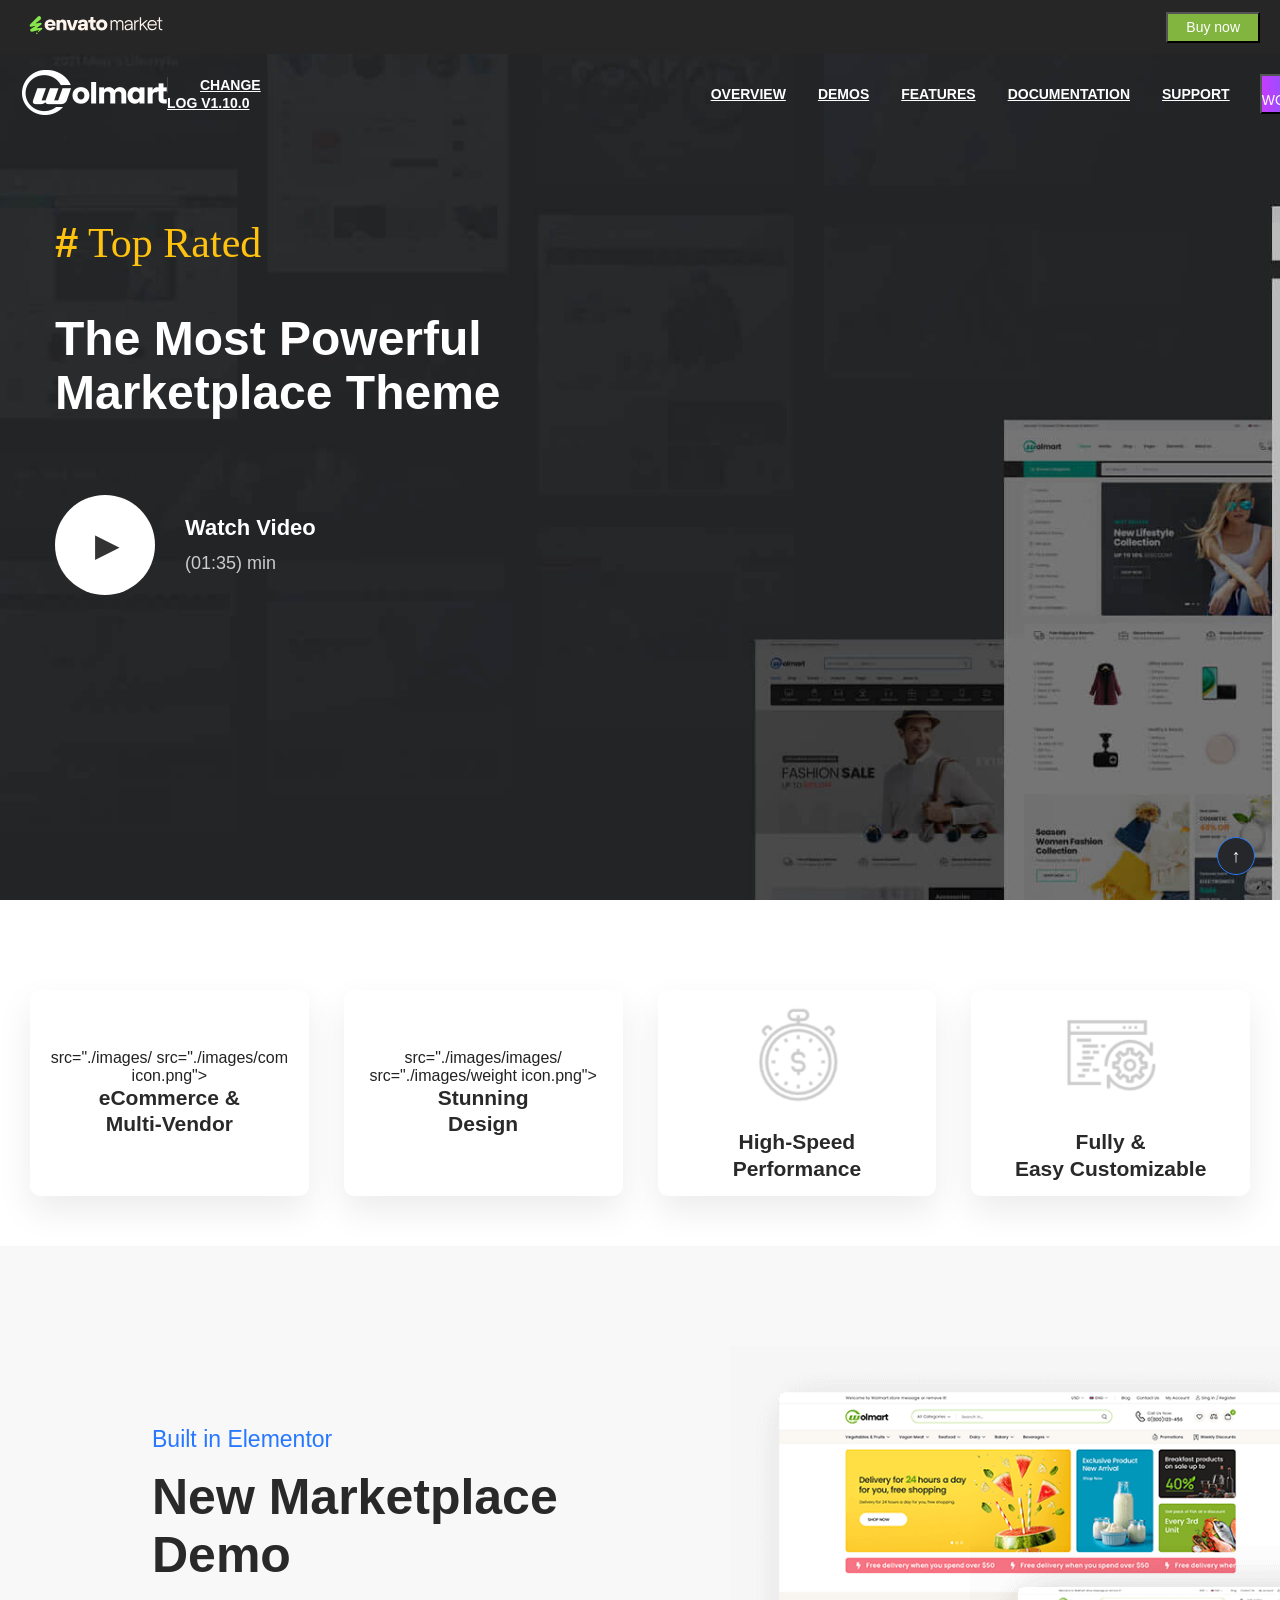
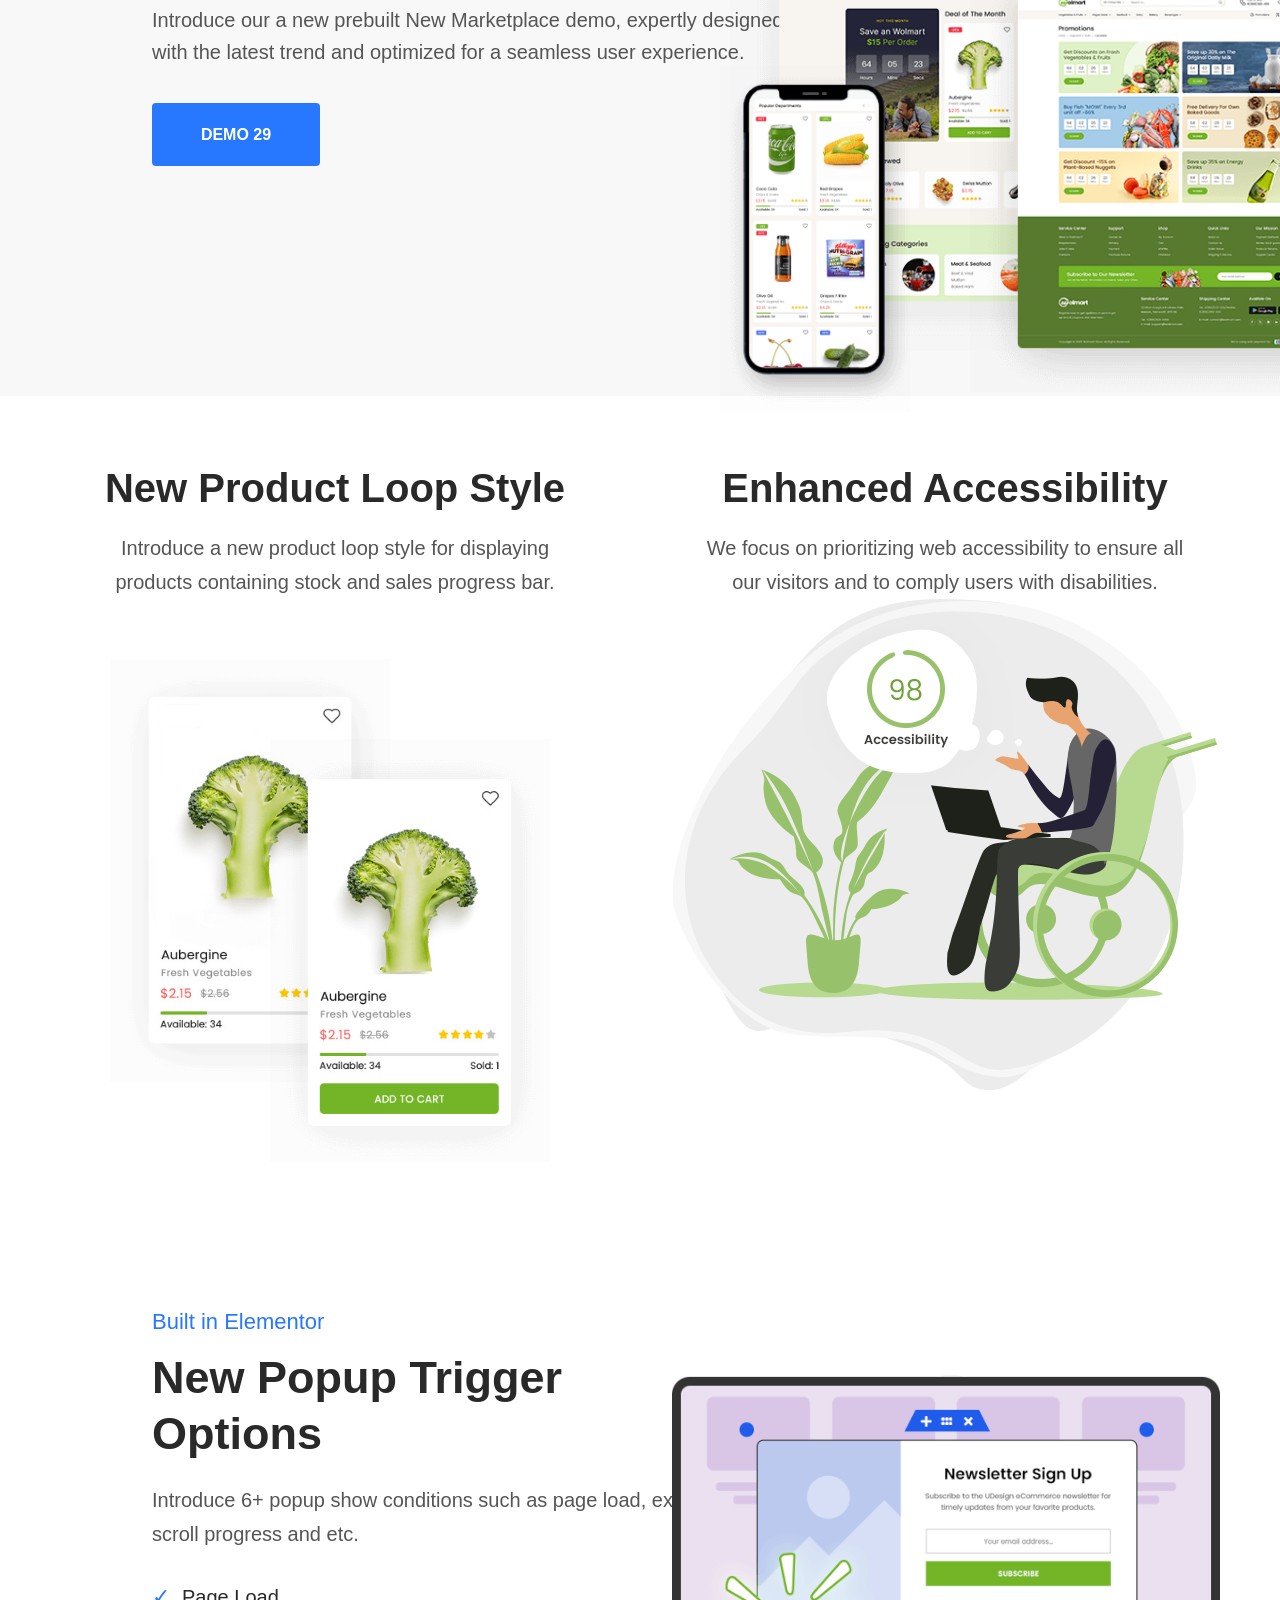
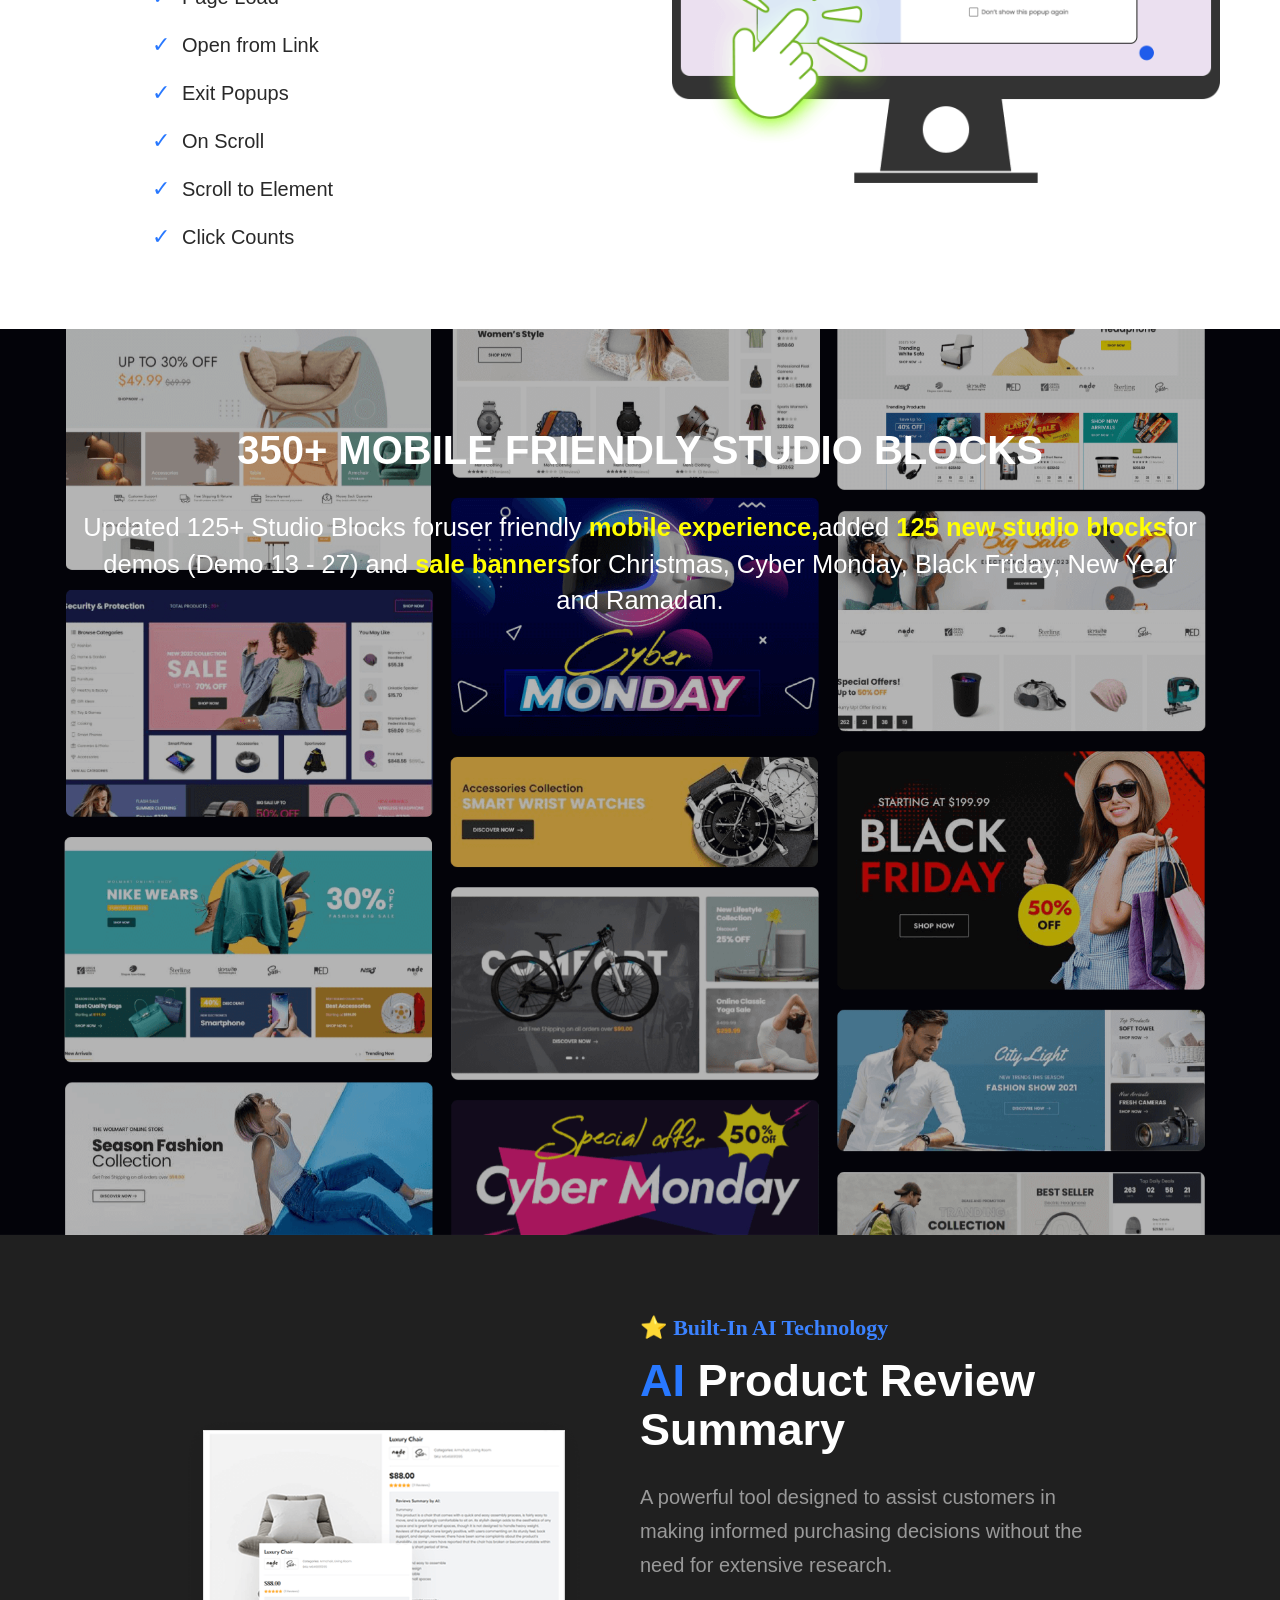
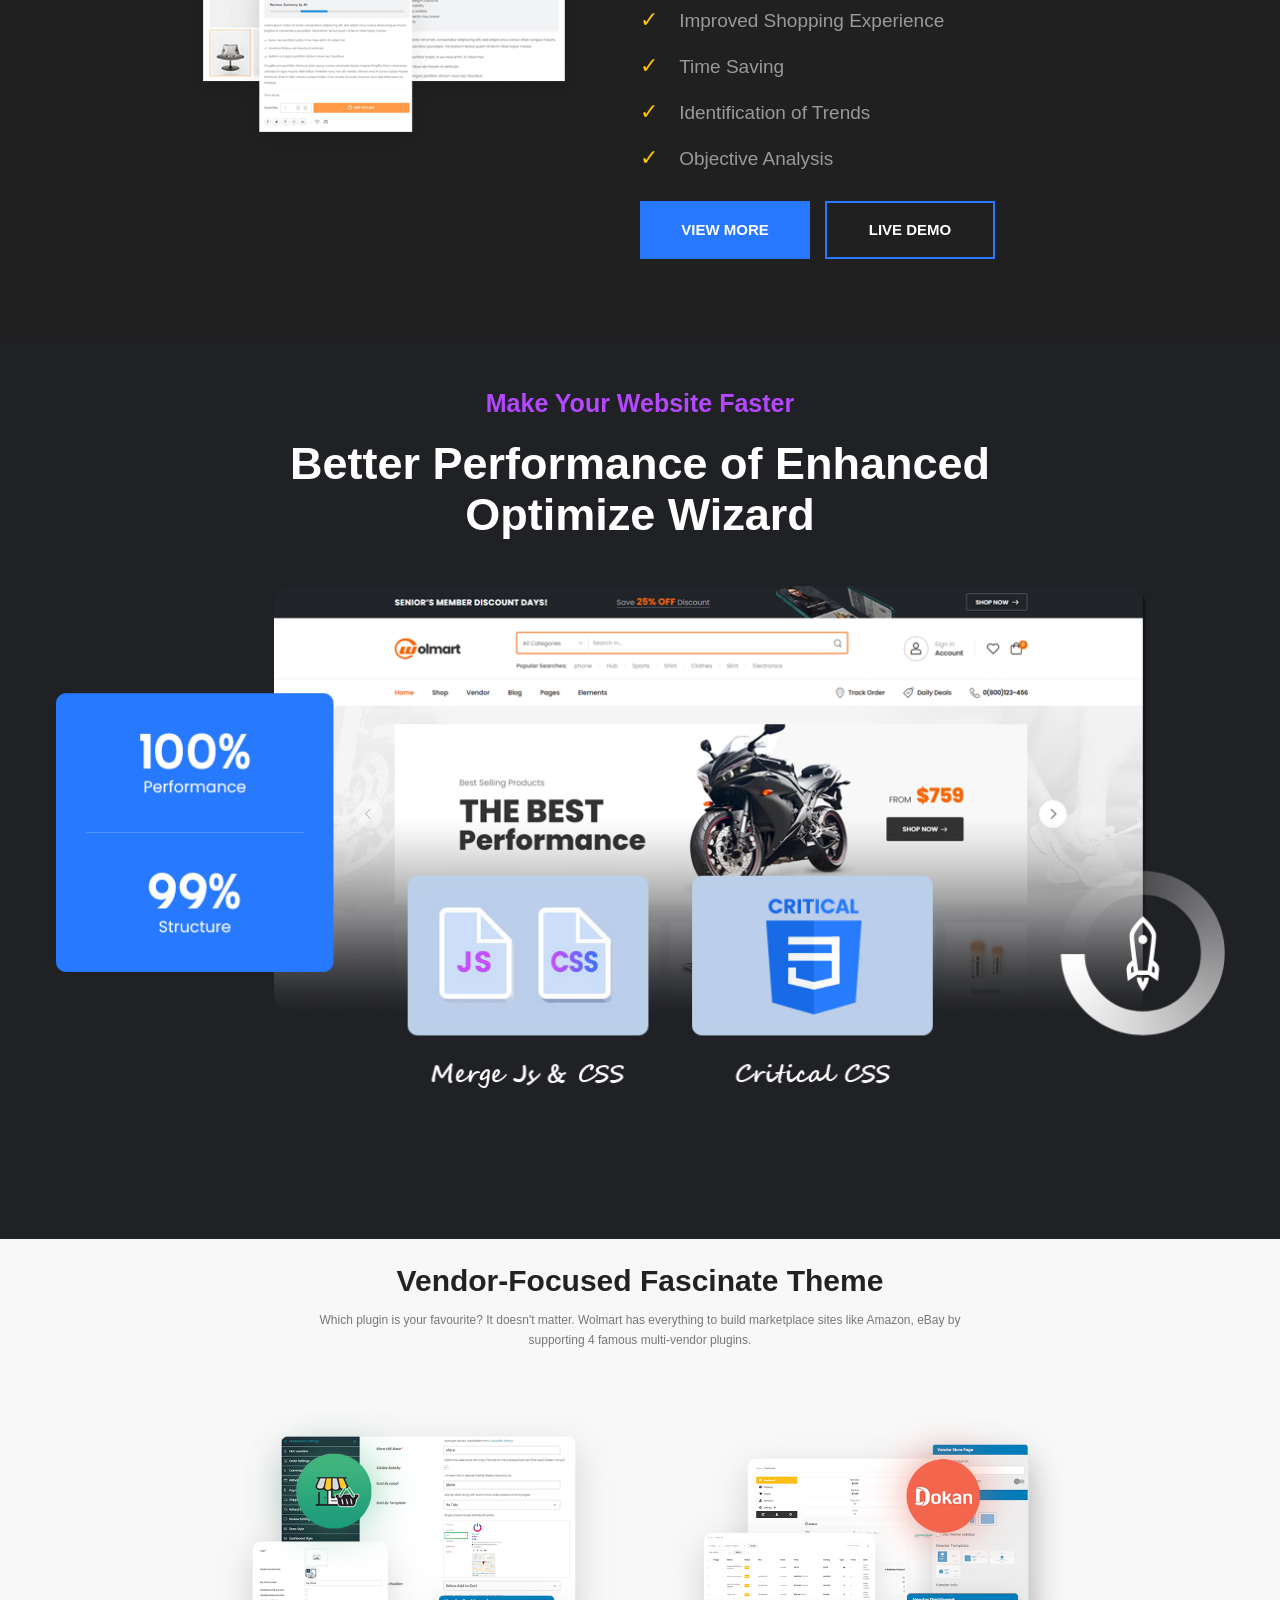
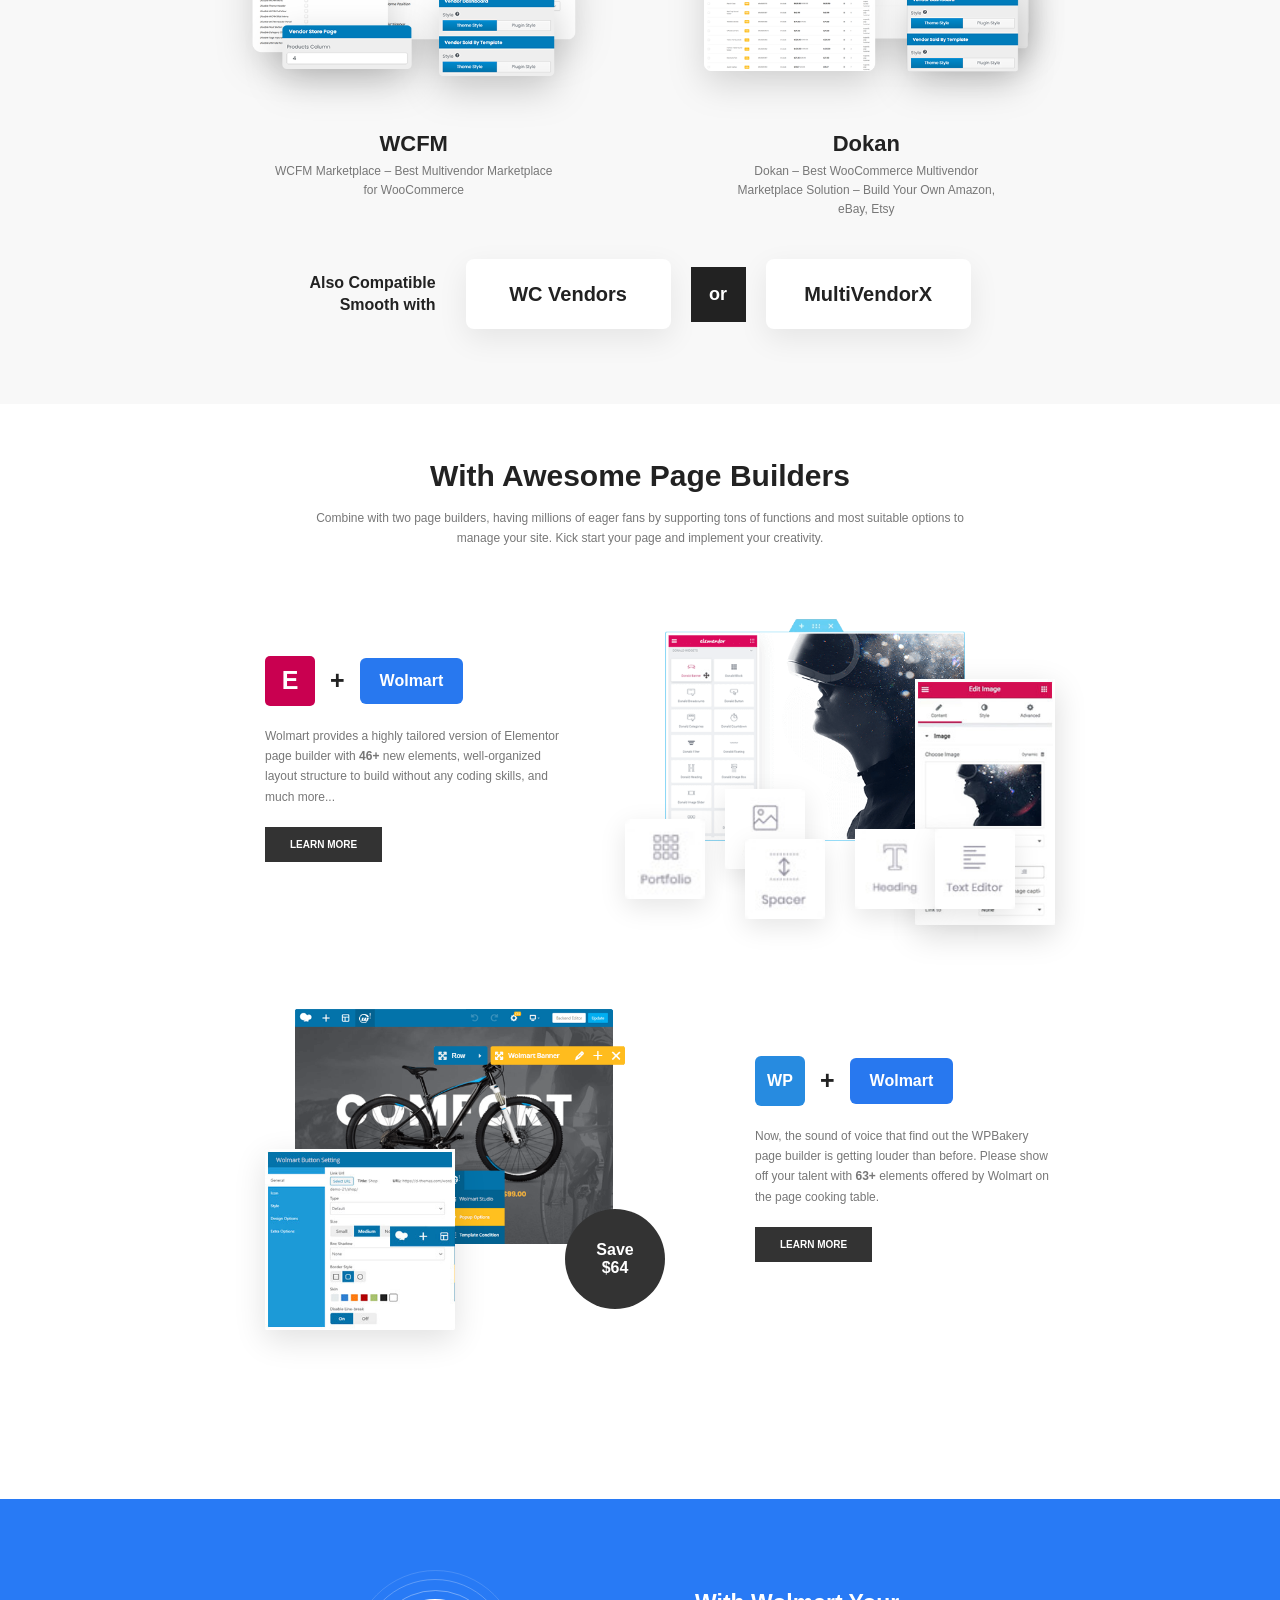
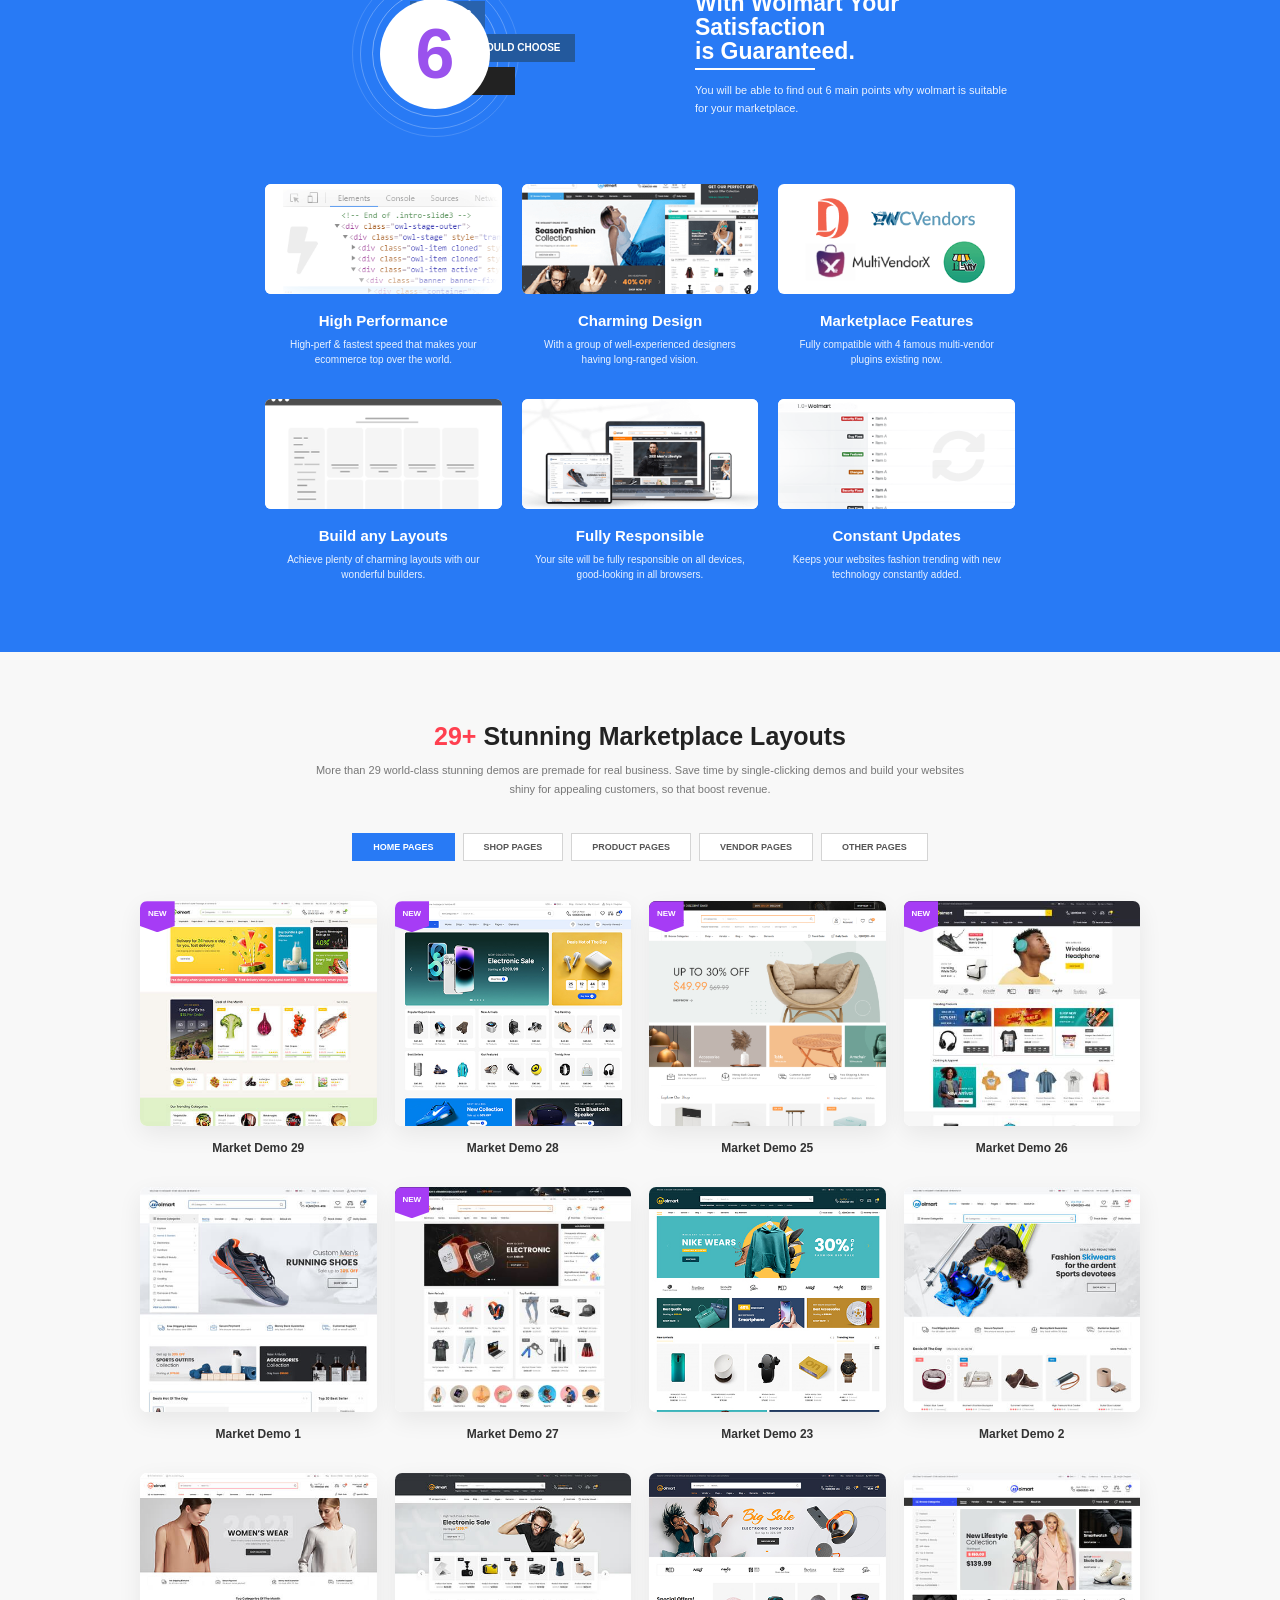
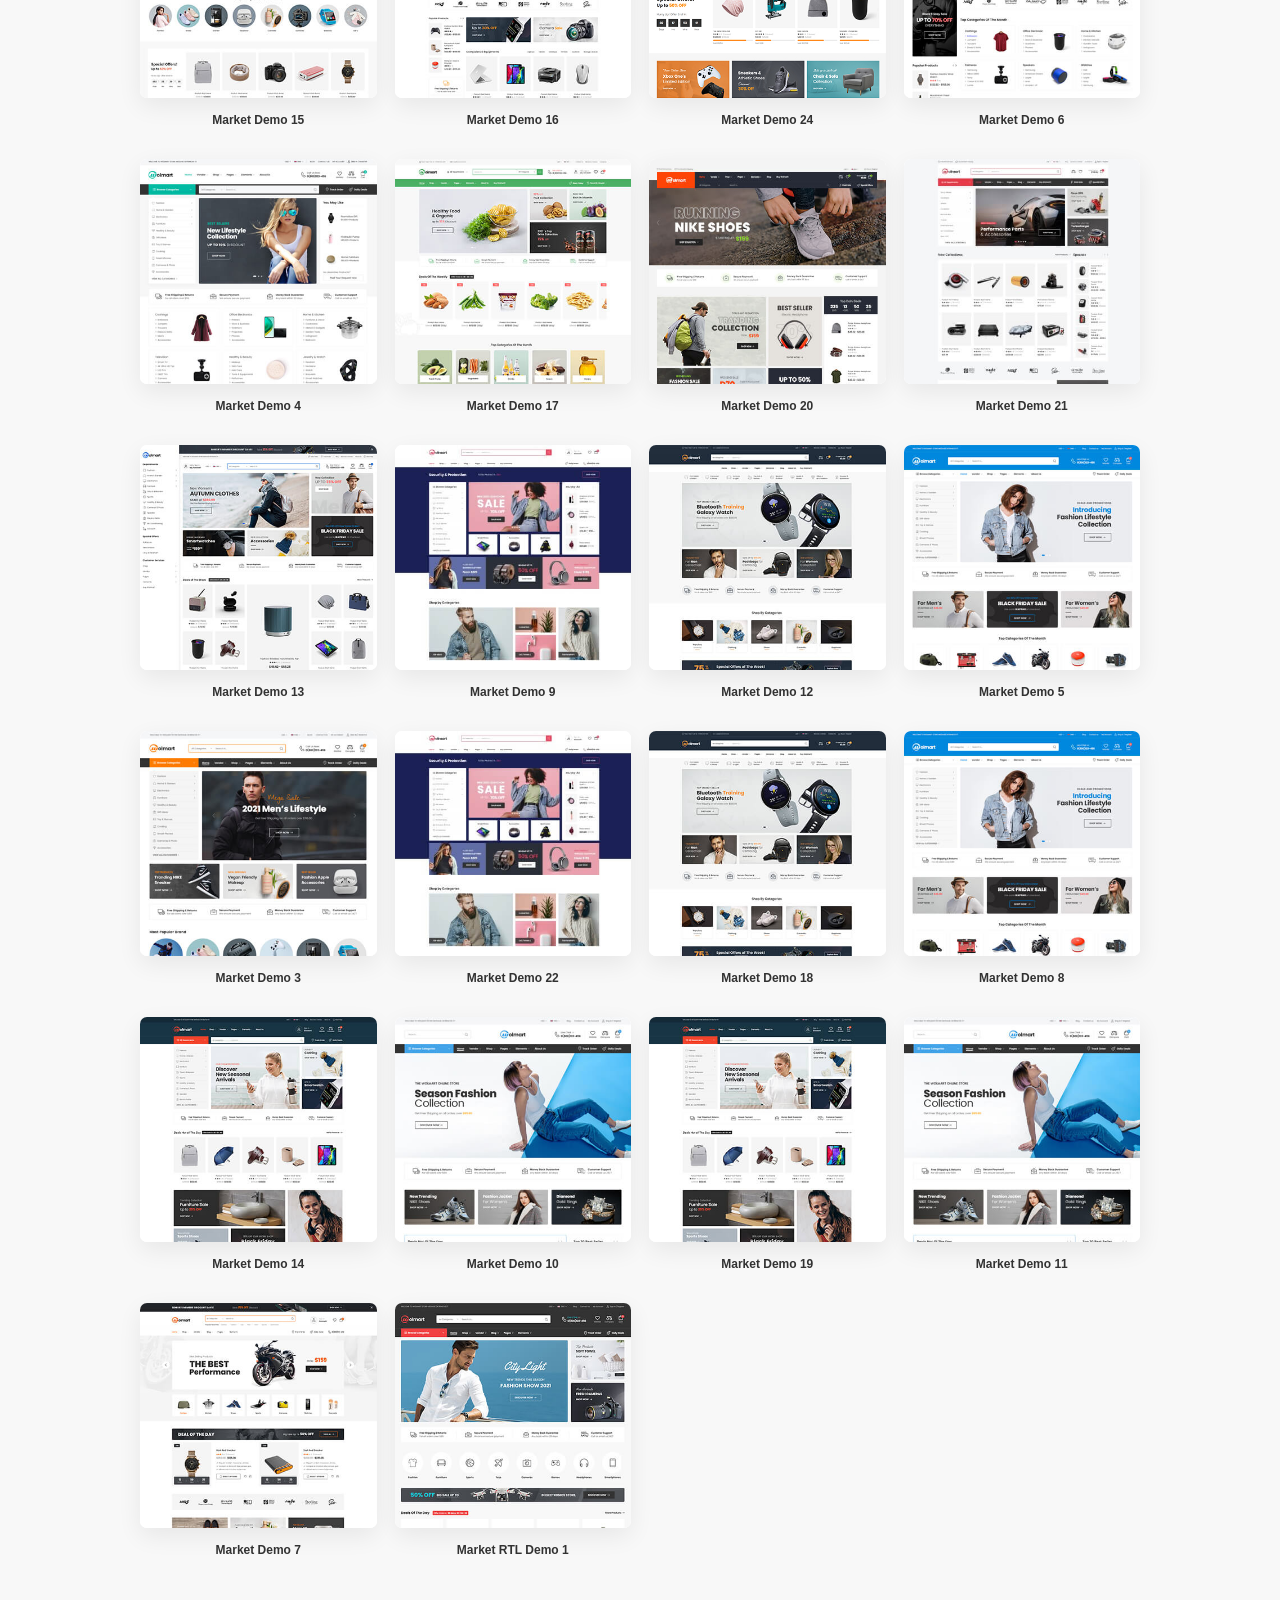
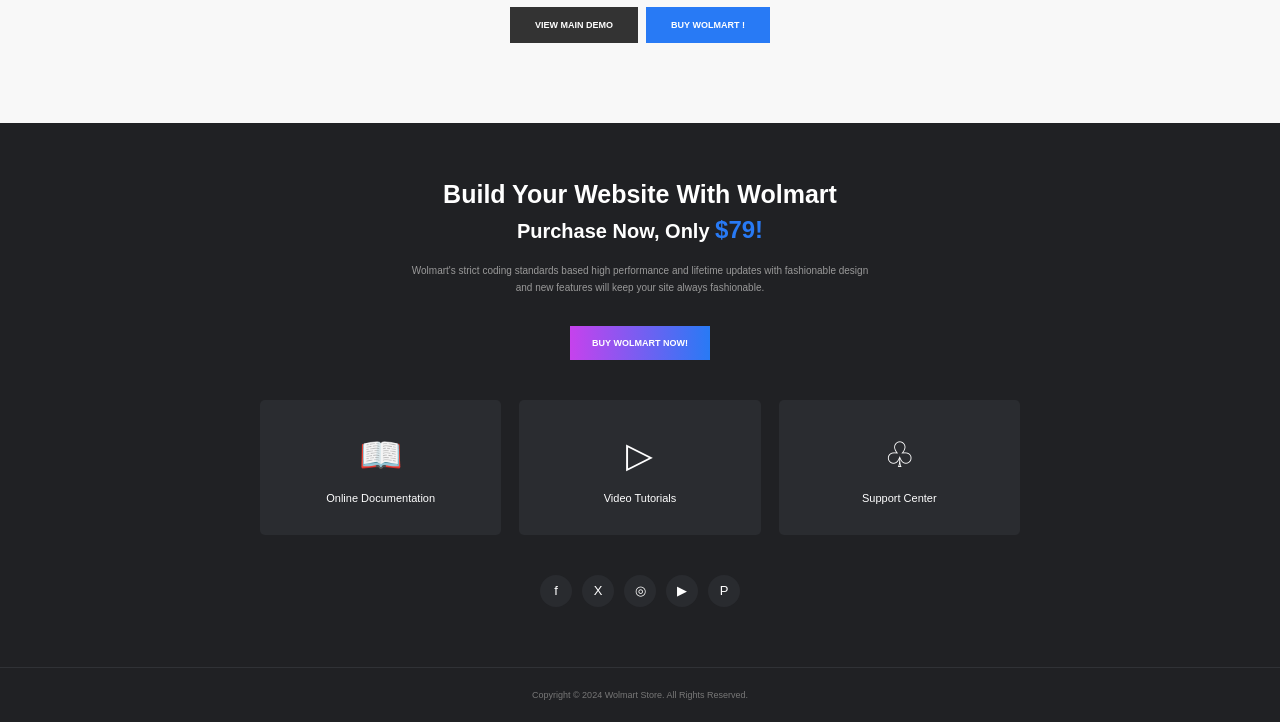
==== commit c68a49cc: "Fix image paths" ====
--- a/Home.html
+++ b/Home.html
@@ -10,7 +10,7 @@
 
     <div class="top-bar">
     <div class="envato">
-        <img src="./envato_market_logo.svg">
+        <img src="./images/envato_market_logo.svg">
     </div>
 
     <button>Buy now</button>
@@ -23,7 +23,7 @@
         <div class="navbar">
 
             <div class="logo">
-                <img src="./Wolmart-logo.png">
+                <img src="./images/Wolmart-logo.png">
             </div>
 
             <div class="change-log">
@@ -77,7 +77,7 @@
         <div class="feature-card">
             <!-- front side -->
             <div class="feature-card-front">
-                <img src="./com icon.png">
+                src="./images/ src="./images/com icon.png">
                 <h2>eCommerce &<br>Multi-Vendor</h2>
             </div>
             <!-- back side -->
@@ -90,7 +90,7 @@
         <!-- FEATURE CARD 2 -->
         <div class="feature-card">
             <div class="feature-card-front">
-                <img src="./weight icon.png">
+                src="./images/images/ src="./images/weight icon.png">
                 <h2>Stunning<br>Design</h2>
             </div>
             <div class="feature-card-back">
@@ -103,7 +103,7 @@
         <!-- FEATURE CARD 3 -->
         <div class="feature-card">
             <div class="feature-card-front">
-                <img src="./timer icon.png">
+                <img src="./images/timer icon.png">
                 <h2>High-Speed<br>Performance</h2>
             </div>
             <div class="feature-card-back">
@@ -117,7 +117,7 @@
         <div class="feature-card">
 
             <div class="feature-card-front">
-                <img src="./mech icon.png">
+                <img src="./images/mech icon.png">
                 <h2>Fully &<br>Easy Customizable</h2>
             </div>
             <div class="feature-card-back">
@@ -147,13 +147,13 @@
         <div class="marketplace-images">
             <!-- LARGE WEBSITE IMAGE -->
             <img class="marketplace-main-image"
-                src="./large-website-image.png">
+                src="./images/large-website-image.png">
             <!-- SMALL WEBSITE IMAGE -->
             <img class="marketplace-small-image"
-                src="./small-website-image.png">
+                src="./images/small-website-image.png">
             <!-- PHONE IMAGE -->
             <img class="marketplace-phone-image"
-                src="./phone-image.png">
+                src="./images/phone-image.png">
         </div>
     </div>
 
@@ -169,9 +169,9 @@
             </p>
             <div class="product-images">
                 <img class="product-image-1"
-                    src="./vegetable1.png">
+                    src="./images/vegetable1.png">
                 <img class="product-image-2"
-                    src="./vegetable2.png">
+                    src="./images/vegetable2.png">
             </div>
         </div>
 
@@ -183,7 +183,7 @@
                 visitors and to comply users with disabilities.
             </p>
             <div class="accessibility-image">
-                <img src="./personinwheelchair.png">
+                <img src="./images/personinwheelchair.png">
             </div>
         </div>
     </div>
@@ -232,7 +232,7 @@
 
         <!-- RIGHT IMAGE -->
         <div class="popup-image">
-            <img src="./computer image.png">
+            <img src="./images/computer image.png">
         </div>
 
     </div>
@@ -252,7 +252,7 @@
     <div class="ai-review-section">
 
         <div class="ai-review-image">
-            <img src="./ai-review.png">
+            <img src="./images/ai-review.png">
         </div>
 
         <div class="ai-review-content">
@@ -305,7 +305,7 @@
 
             <img
                 class="bike-image"
-                src="./bike-image.png"
+                src="./images/bike-image.png"
             >
 
         </div>
@@ -353,7 +353,7 @@
 
                 <div class="vendor-image">
 
-                    <img src="./homw-image.png"
+                    <img src="./images/homw-image.png"
                          alt="WCFM Marketplace">
 
                 </div>
@@ -382,7 +382,7 @@
 
                 <div class="vendor-image">
 
-                    <img src="./dokan-image.png"
+                    <img src="./images/dokan-image.png"
                          alt="Dokan Marketplace">
 
                 </div>
@@ -535,14 +535,14 @@
 
                 <!-- Main girl image -->
 
-                <img src="./girl-back.png"
+                <img src="./images/girl-back.png"
                      class="main-image"
                      alt="Elementor main">
 
 
                 <!-- Front image -->
 
-                <img src="./girl-front.jpg"
+                <img src="./images/girl-front.jpg"
                      class="panel-image"
                      alt="Elementor panel">
 
@@ -552,7 +552,7 @@
 
                 <div class="floating-box box1">
 
-                    <img src="./el-1.jpg"
+                    <img src="./images/el-1.jpg"
                          alt="Elementor feature">
 
                 </div>
@@ -561,7 +561,7 @@
 
                 <div class="floating-box box2">
 
-                    <img src="./el-2.jpg"
+                    <img src="./images/el-2.jpg"
                          alt="Elementor feature">
 
                 </div>
@@ -570,7 +570,7 @@
 
                 <div class="floating-box box3">
 
-                    <img src="./el-3.jpg"
+                    <img src="./images/el-3.jpg"
                          alt="Elementor feature">
 
                 </div>
@@ -579,7 +579,7 @@
 
                 <div class="floating-box box4">
 
-                    <img src="./el-6.jpg"
+                    <img src="./images/el-6.jpg"
                          alt="Elementor feature">
 
                 </div>
@@ -588,7 +588,7 @@
 
                 <div class="floating-box box5">
 
-                    <img src="./el-7.jpg"
+                    <img src="./images/el-7.jpg"
                          alt="Elementor feature">
 
                 </div>
@@ -615,14 +615,14 @@
 
                 <!-- Main cycle image -->
 
-                <img src="./cycle-back.png"
+                <img src="./images/cycle-back.png"
                      class="wp-main"
                      alt="WPBakery main">
 
 
                 <!-- Front cycle image -->
 
-                <img src="./cycle-front.jpg"
+                <img src="./images/cycle-front.jpg"
                      class="wp-panel"
                      alt="WPBakery panel">
 
@@ -774,7 +774,7 @@
 
                     <div class="reason-image">
 
-                        <img src="./reason1.png"
+                        <img src="./images/reason1.png"
                             alt="High Performance">
 
                     </div>
@@ -800,7 +800,7 @@
 
                     <div class="reason-image">
 
-                        <img src="./reason2.png"
+                        <img src="./images/reason2.png"
                             alt="Charming Design">
 
                     </div>
@@ -826,7 +826,7 @@
 
                     <div class="reason-image">
 
-                        <img src="./reason3.png"
+                        <img src="./images/reason3.png"
                             alt="Marketplace Features">
 
                     </div>
@@ -852,7 +852,7 @@
 
                     <div class="reason-image">
 
-                        <img src="./reason4.png"
+                        <img src="./images/reason4.png"
                             alt="Build any Layouts">
 
                     </div>
@@ -878,7 +878,7 @@
 
                     <div class="reason-image">
 
-                        <img src="./reason5.png"
+                        <img src="./images/reason5.png"
                             alt="Fully Responsible">
 
                     </div>
@@ -904,7 +904,7 @@
 
                     <div class="reason-image">
 
-                        <img src="./reason6.png"
+                        <img src="./images/reason6.png"
                             alt="Constant Updates">
 
                     </div>
@@ -997,7 +997,7 @@
                     NEW
                 </span>
 
-                <img src="./img-1.jpg"
+                <img src="./images/img-1.jpg"
                      alt="Market Demo 29">
 
             </div>
@@ -1020,7 +1020,7 @@
                     NEW
                 </span>
 
-                <img src="./img-2.jpg"
+                <img src="./images/img-2.jpg"
                      alt="Market Demo 28">
 
             </div>
@@ -1043,7 +1043,7 @@
                     NEW
                 </span>
 
-                <img src="./img-3.jpg"
+                <img src="./images/img-3.jpg"
                      alt="Market Demo 25">
 
             </div>
@@ -1066,7 +1066,7 @@
                     NEW
                 </span>
 
-                <img src="./img-4.jpg"
+                <img src="./images/img-4.jpg"
                      alt="Market Demo 26">
 
             </div>
@@ -1085,7 +1085,7 @@
 
             <div class="demo-image">
 
-                <img src="./img-5.jpg"
+                <img src="./images/img-5.jpg"
                      alt="Market Demo 1">
 
             </div>
@@ -1108,7 +1108,7 @@
                     NEW
                 </span>
 
-                <img src="./img-6.jpg"
+                <img src="./images/img-6.jpg"
                      alt="Market Demo 27">
 
             </div>
@@ -1127,7 +1127,7 @@
 
             <div class="demo-image">
 
-                <img src="./img-7.jpg"
+                <img src="./images/img-7.jpg"
                      alt="Market Demo 23">
 
             </div>
@@ -1146,7 +1146,7 @@
 
             <div class="demo-image">
 
-                <img src="./img-8.jpg"
+                <img src="./images/img-8.jpg"
                      alt="Market Demo 2">
 
             </div>
@@ -1165,7 +1165,7 @@
 
             <div class="demo-image">
 
-                <img src="./img-9.jpg"
+                <img src="./images/img-9.jpg"
                      alt="Market Demo 15">
 
             </div>
@@ -1184,7 +1184,7 @@
 
             <div class="demo-image">
 
-                <img src="./img10.jpg"
+                <img src="./images/img10.jpg"
                      alt="Market Demo 16">
 
             </div>
@@ -1203,7 +1203,7 @@
 
             <div class="demo-image">
 
-                <img src="./img-11.jpg"
+                <img src="./images/img-11.jpg"
                      alt="Market Demo 24">
 
             </div>
@@ -1222,7 +1222,7 @@
 
             <div class="demo-image">
 
-                <img src="./img12.jpg"
+                <img src="./images/img12.jpg"
                      alt="Market Demo 6">
 
             </div>
@@ -1241,7 +1241,7 @@
 
             <div class="demo-image">
 
-                <img src="./img-13.jpg"
+                <img src="./images/img-13.jpg"
                      alt="Market Demo 4">
 
             </div>
@@ -1260,7 +1260,7 @@
 
             <div class="demo-image">
 
-                <img src="./img-14.jpg"
+                <img src="./images/img-14.jpg"
                      alt="Market Demo 17">
 
             </div>
@@ -1279,7 +1279,7 @@
 
             <div class="demo-image">
 
-                <img src="./img-15.jpg"
+                <img src="./images/img-15.jpg"
                      alt="Market Demo 20">
 
             </div>
@@ -1298,7 +1298,7 @@
 
             <div class="demo-image">
 
-                <img src="./img-16.jpg"
+                <img src="./images/img-16.jpg"
                      alt="Market Demo 21">
 
             </div>
@@ -1317,7 +1317,7 @@
 
             <div class="demo-image">
 
-                <img src="./img-17.jpg"
+                <img src="./images/img-17.jpg"
                      alt="Market Demo 13">
 
             </div>
@@ -1336,7 +1336,7 @@
 
             <div class="demo-image">
 
-                <img src="./img-18.jpg"
+                <img src="./images/img-18.jpg"
                      alt="Market Demo 9">
 
             </div>
@@ -1355,7 +1355,7 @@
 
             <div class="demo-image">
 
-                <img src="./img-19.jpg"
+                <img src="./images/img-19.jpg"
                      alt="Market Demo 12">
 
             </div>
@@ -1374,7 +1374,7 @@
 
             <div class="demo-image">
 
-                <img src="./img-20.jpg"
+                <img src="./images/img-20.jpg"
                      alt="Market Demo 5">
 
             </div>
@@ -1393,7 +1393,7 @@
 
             <div class="demo-image">
 
-                <img src="./img-21.jpg"
+                <img src="./images/img-21.jpg"
                      alt="Market Demo 3">
 
             </div>
@@ -1412,7 +1412,7 @@
 
             <div class="demo-image">
 
-                <img src="./img-22.jpg"
+                <img src="./images/img-22.jpg"
                      alt="Market Demo 22">
 
             </div>
@@ -1431,7 +1431,7 @@
 
             <div class="demo-image">
 
-                <img src="./img-23.jpg"
+                <img src="./images/img-23.jpg"
                      alt="Market Demo 18">
 
             </div>
@@ -1450,7 +1450,7 @@
 
             <div class="demo-image">
 
-                <img src="./img-24.jpg"
+                <img src="./images/img-24.jpg"
                      alt="Market Demo 8">
 
             </div>
@@ -1469,7 +1469,7 @@
 
             <div class="demo-image">
 
-                <img src="./img-25.jpg"
+                <img src="./images/img-25.jpg"
                      alt="Market Demo 14">
 
             </div>
@@ -1488,7 +1488,7 @@
 
             <div class="demo-image">
 
-                <img src="./img-26.jpg"
+                <img src="./images/img-26.jpg"
                      alt="Market Demo 10">
 
             </div>
@@ -1507,7 +1507,7 @@
 
             <div class="demo-image">
 
-                <img src="./img-27.jpg"
+                <img src="./images/img-27.jpg"
                      alt="Market Demo 19">
 
             </div>
@@ -1526,7 +1526,7 @@
 
             <div class="demo-image">
 
-                <img src="./img-28.jpg"
+                <img src="./images/img-28.jpg"
                      alt="Market Demo 11">
 
             </div>
@@ -1545,7 +1545,7 @@
 
             <div class="demo-image">
 
-                <img src="./img-29.jpg"
+                <img src="./images/img-29.jpg"
                      alt="Market Demo 7">
 
             </div>
@@ -1564,7 +1564,7 @@
 
             <div class="demo-image">
 
-                <img src="./img-30.jpg"
+                <img src="./images/img-30.jpg"
                      alt="Market RTL Demo 1">
 
             </div>
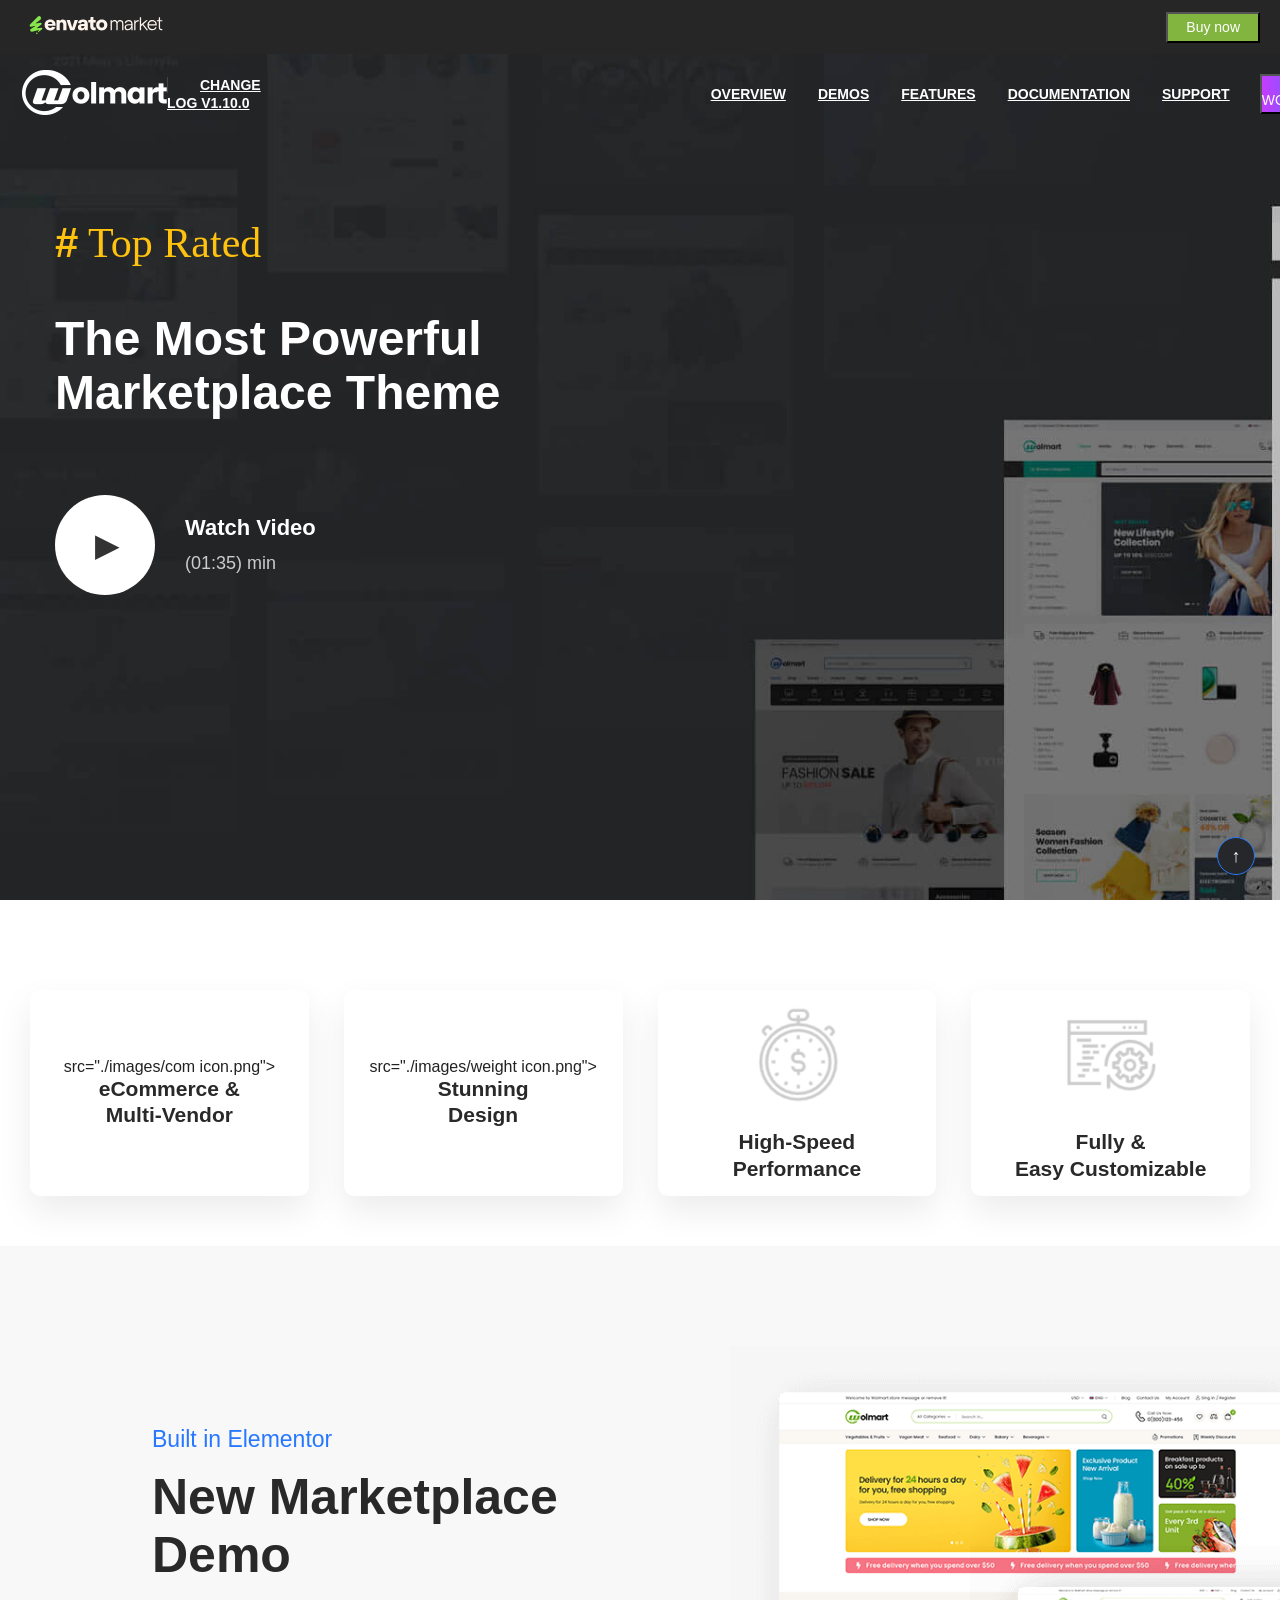
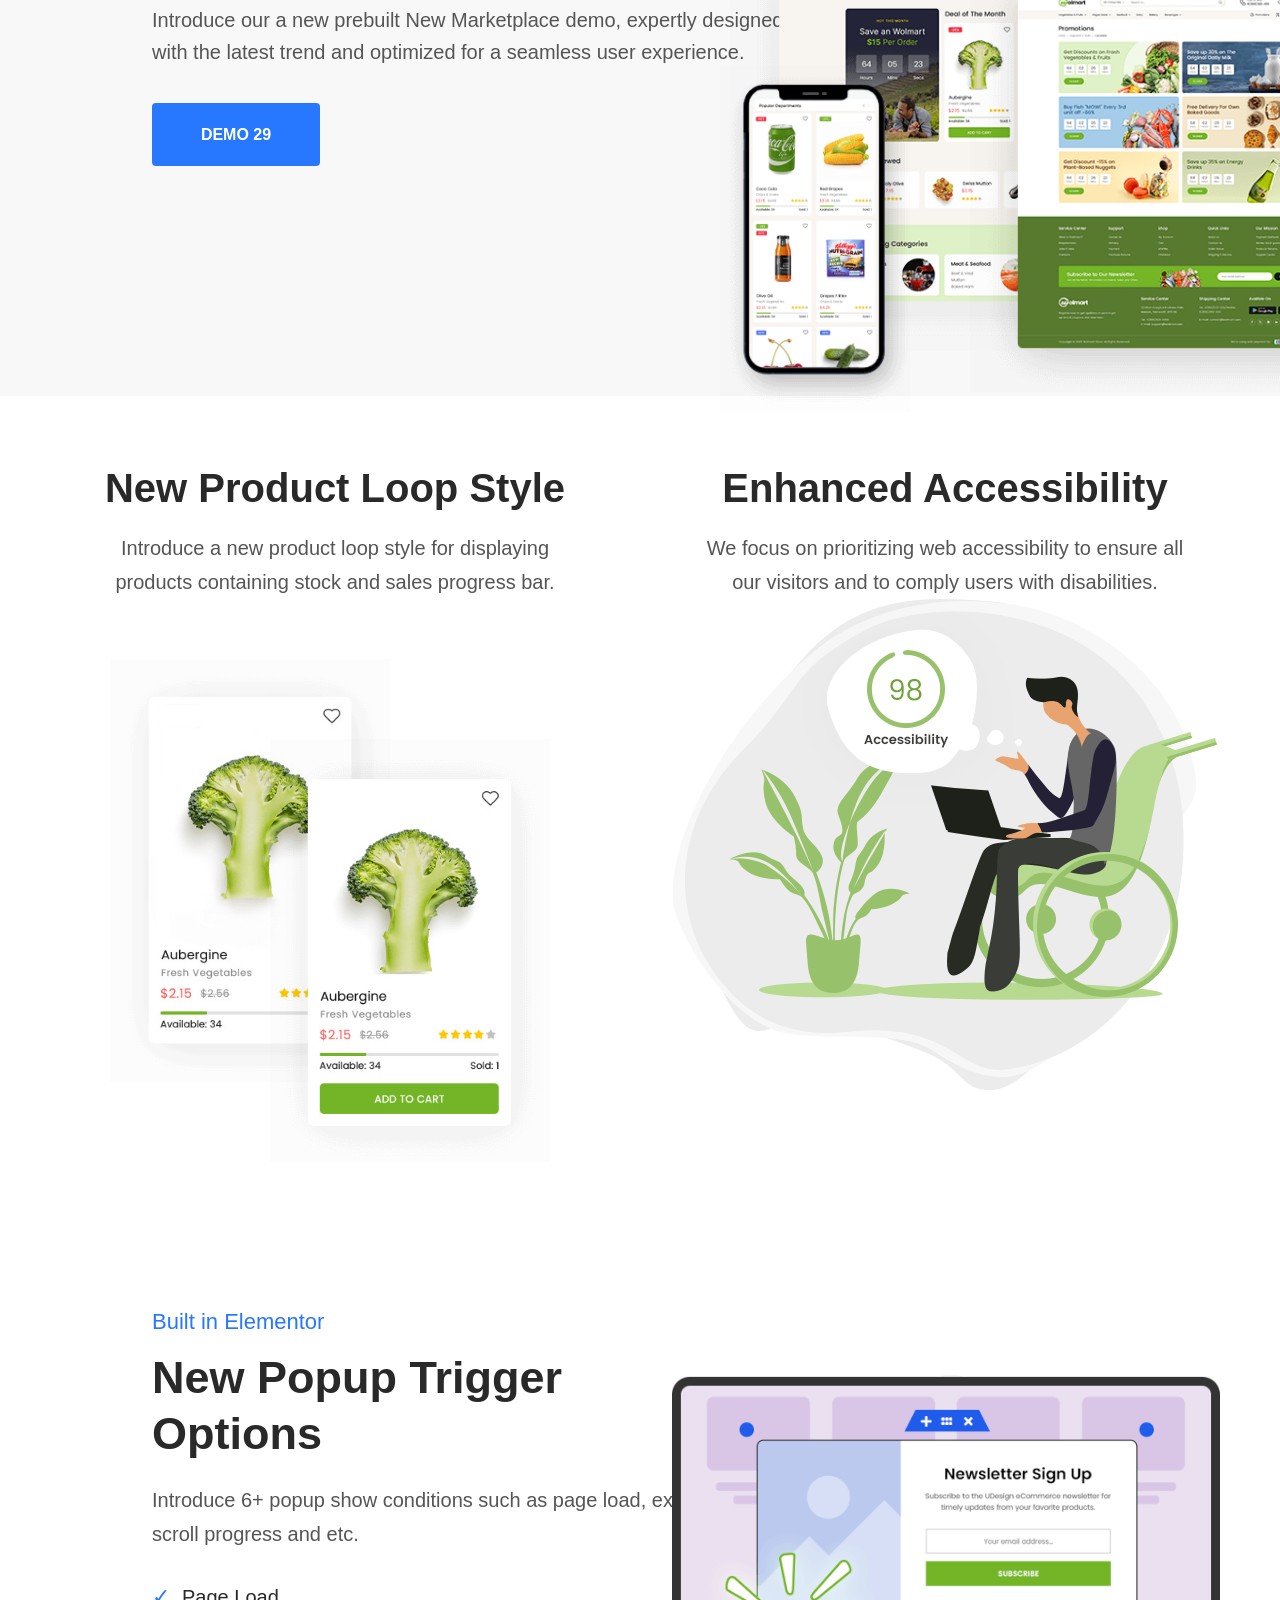
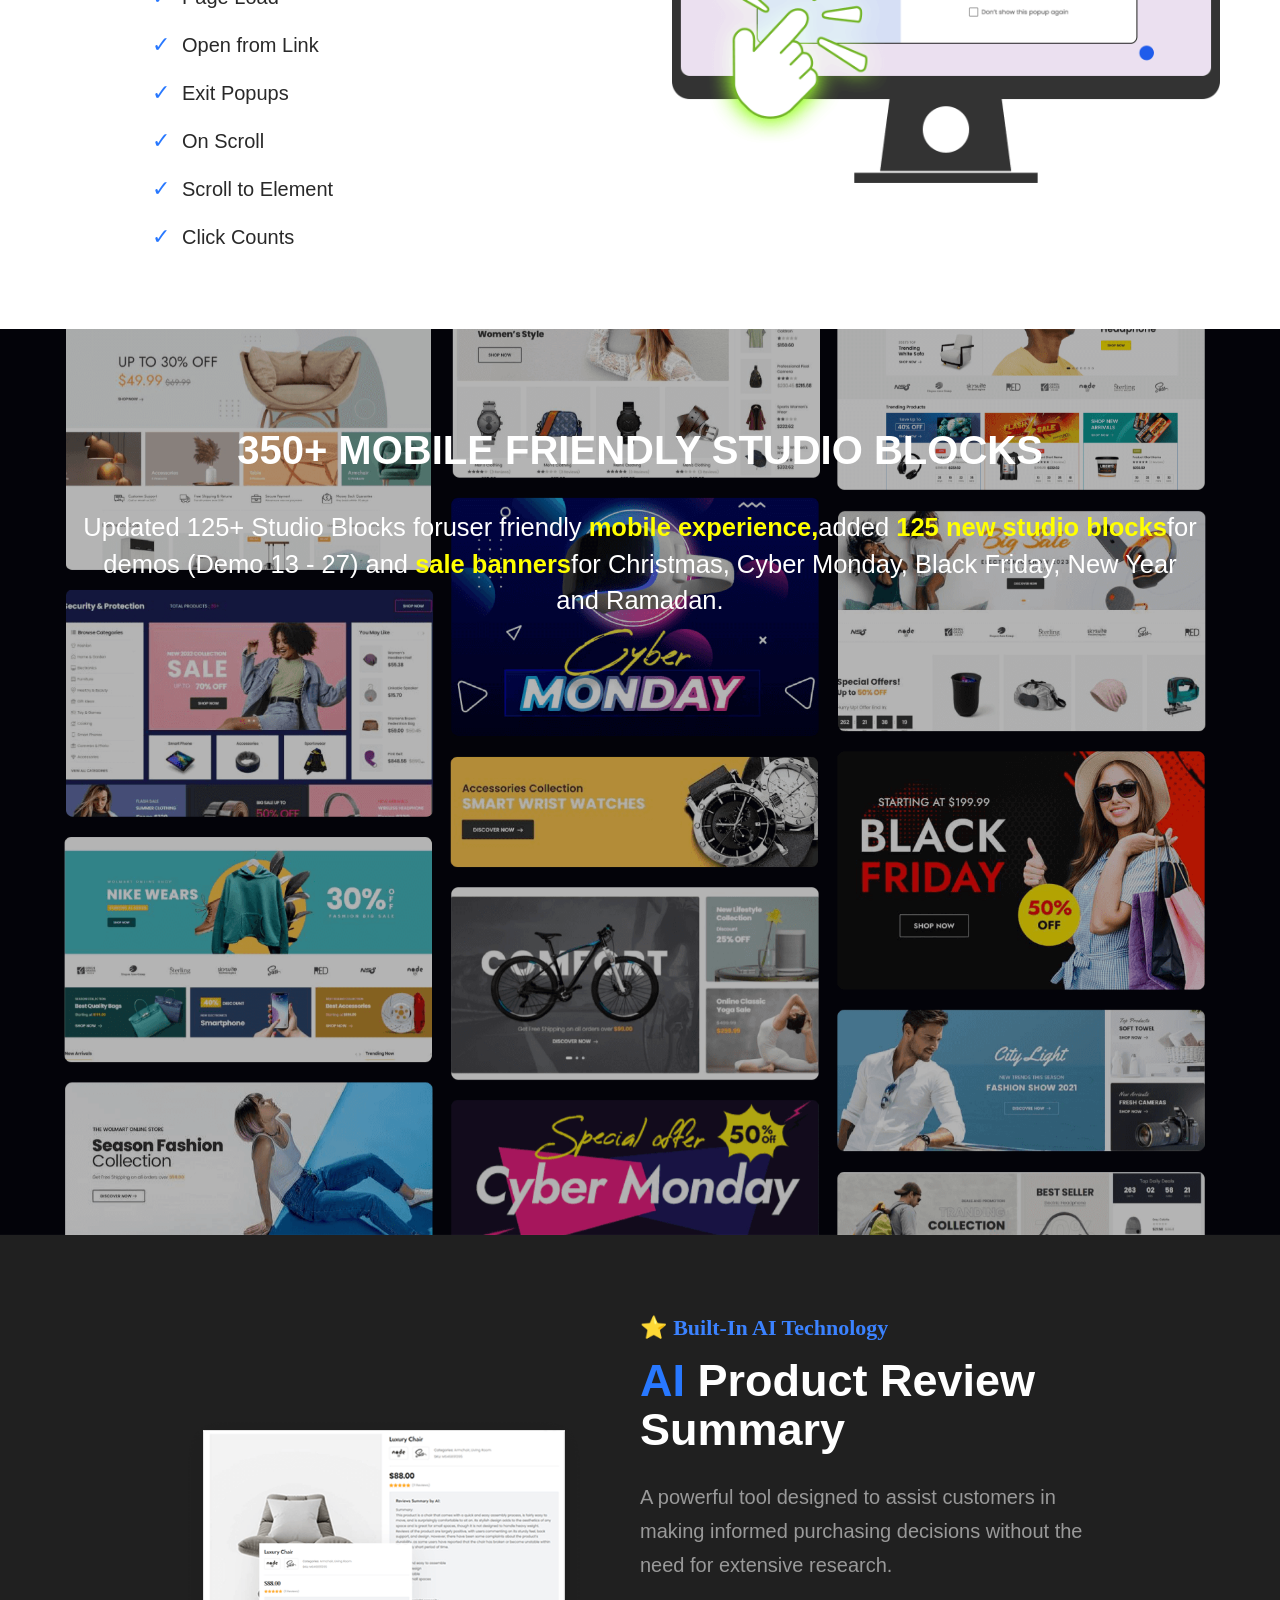
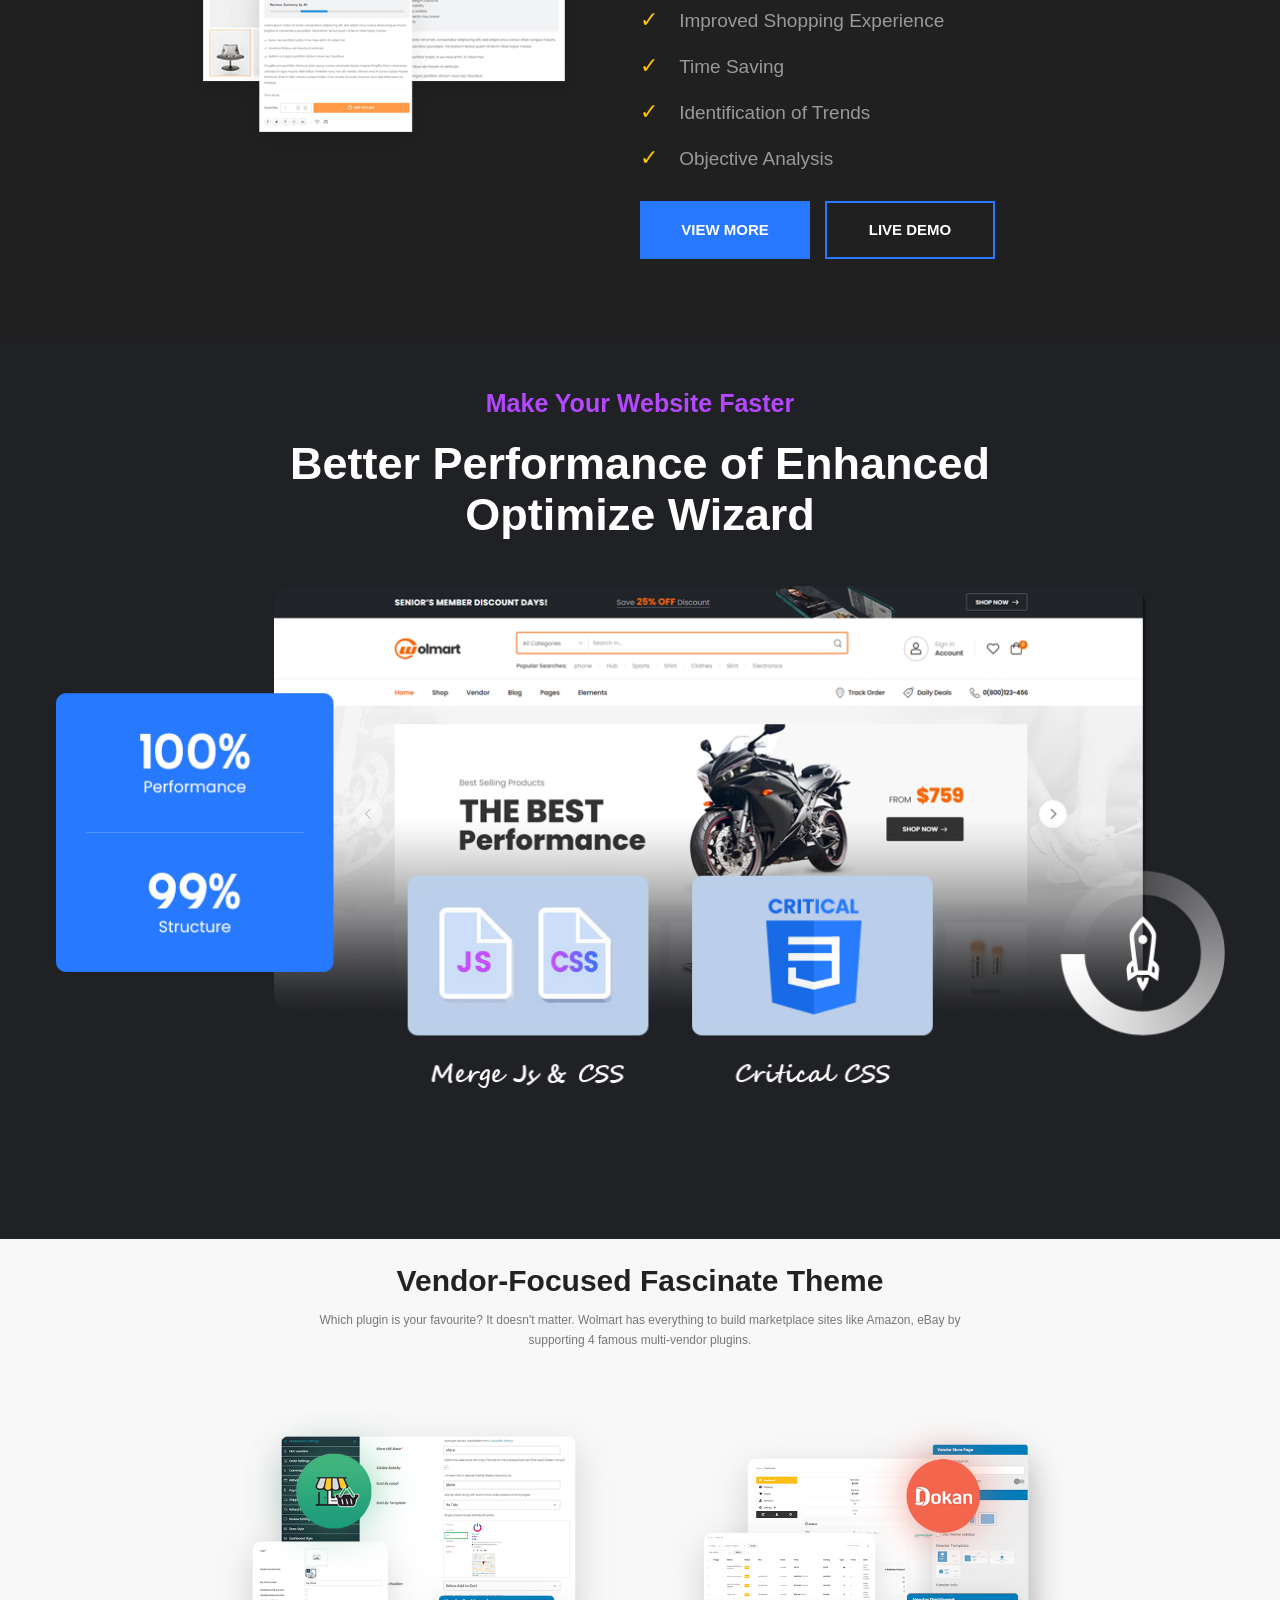
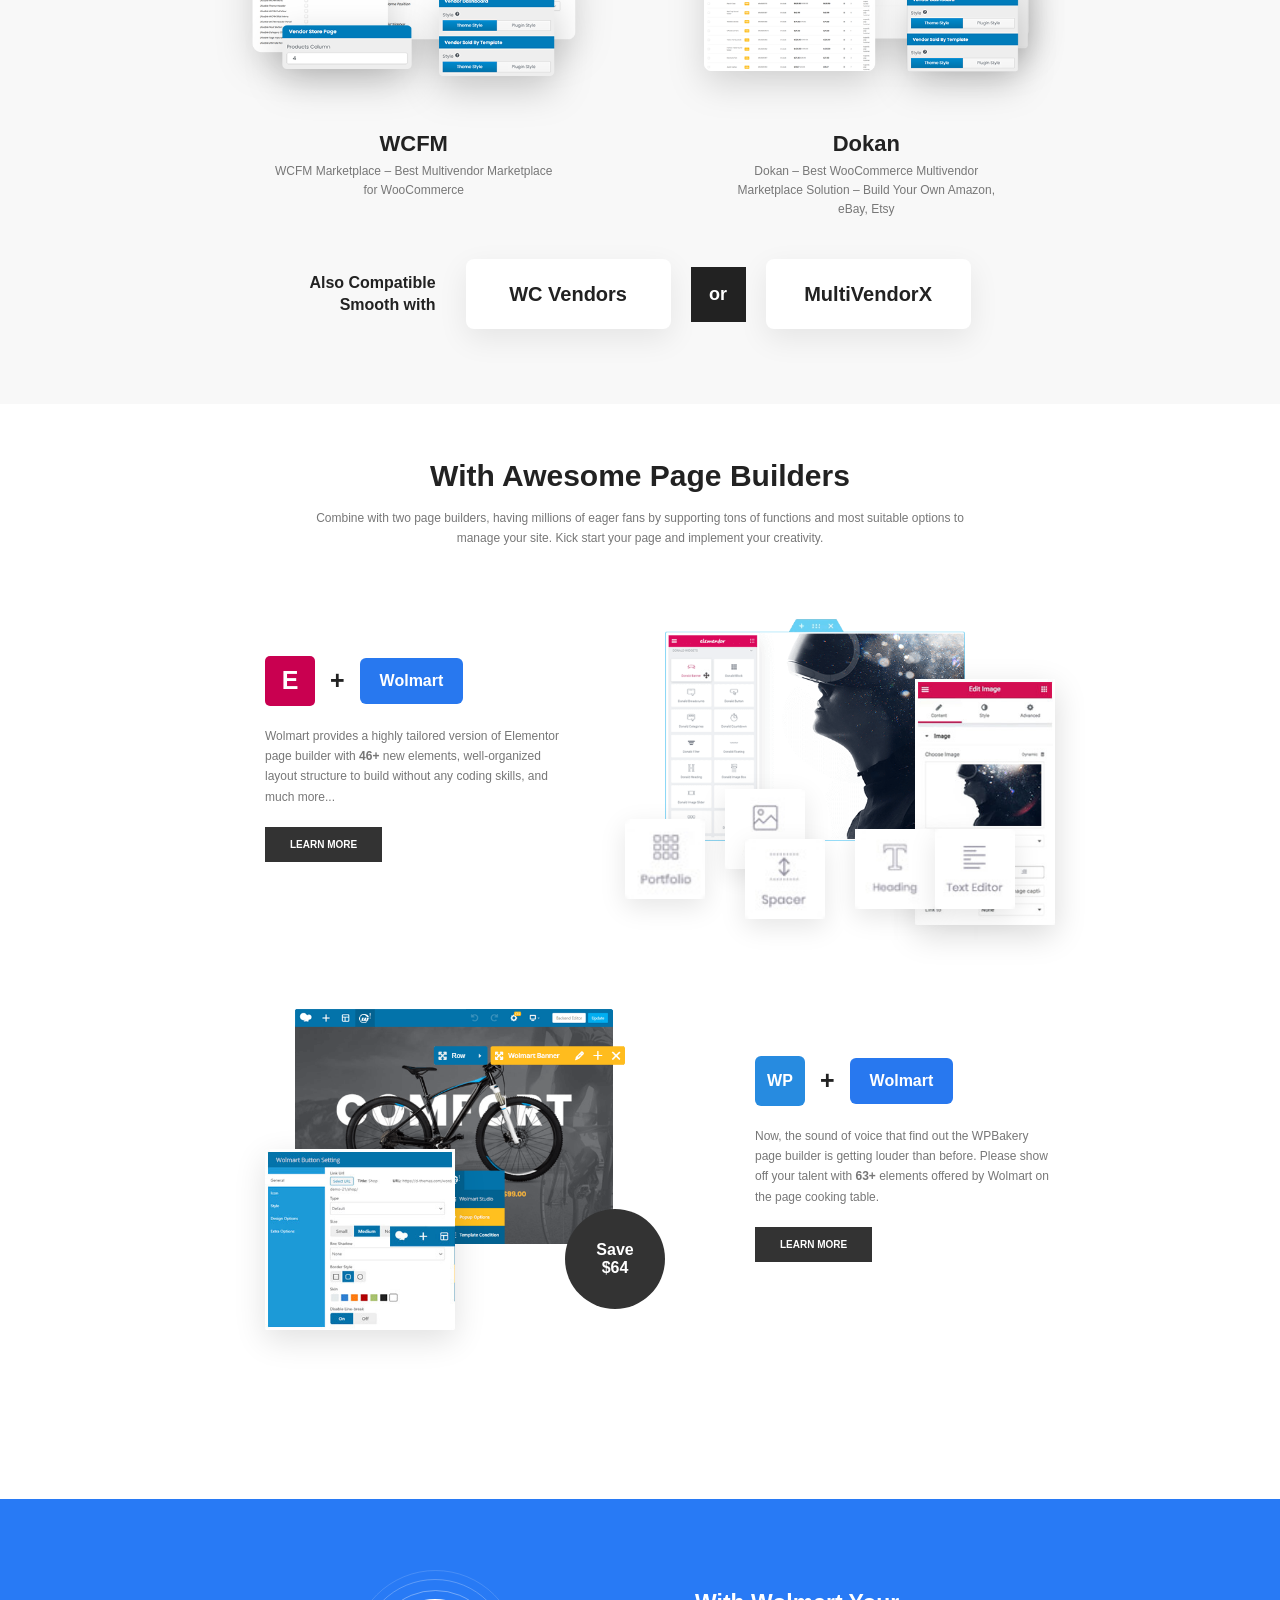
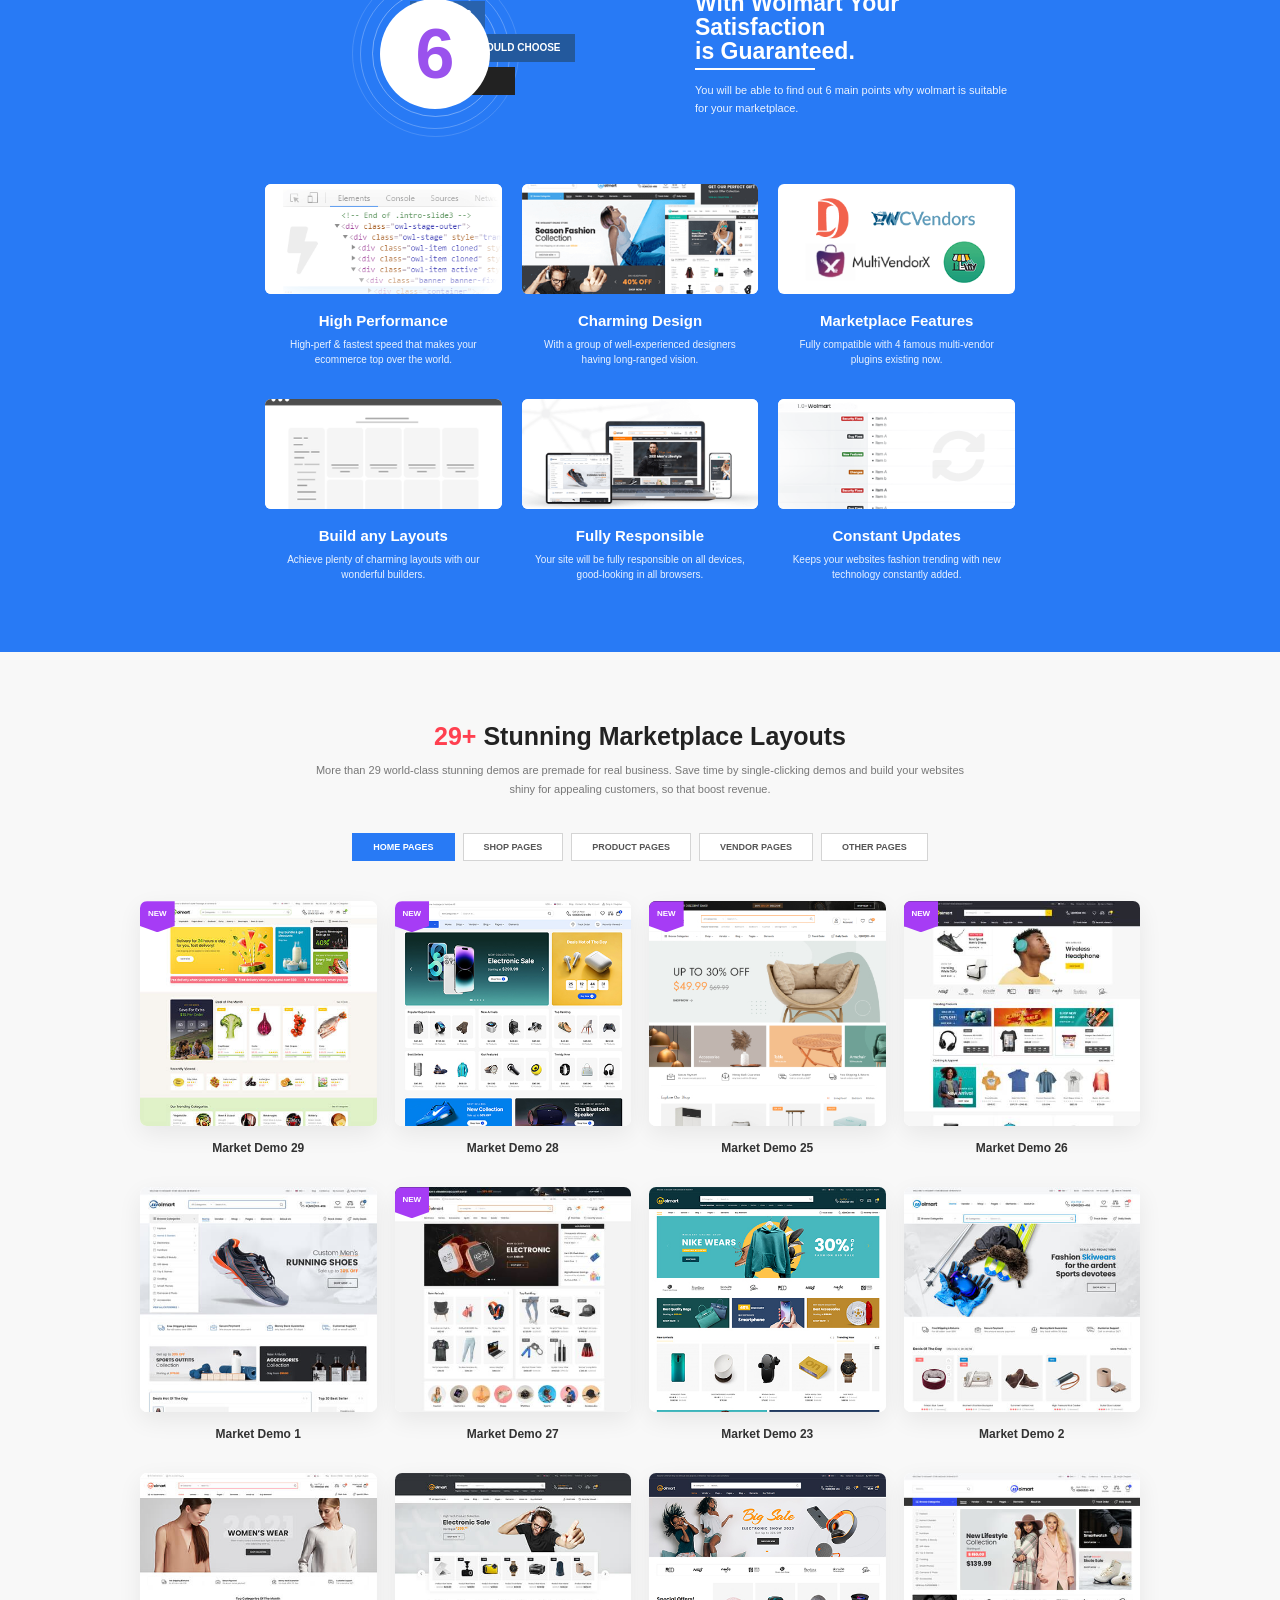
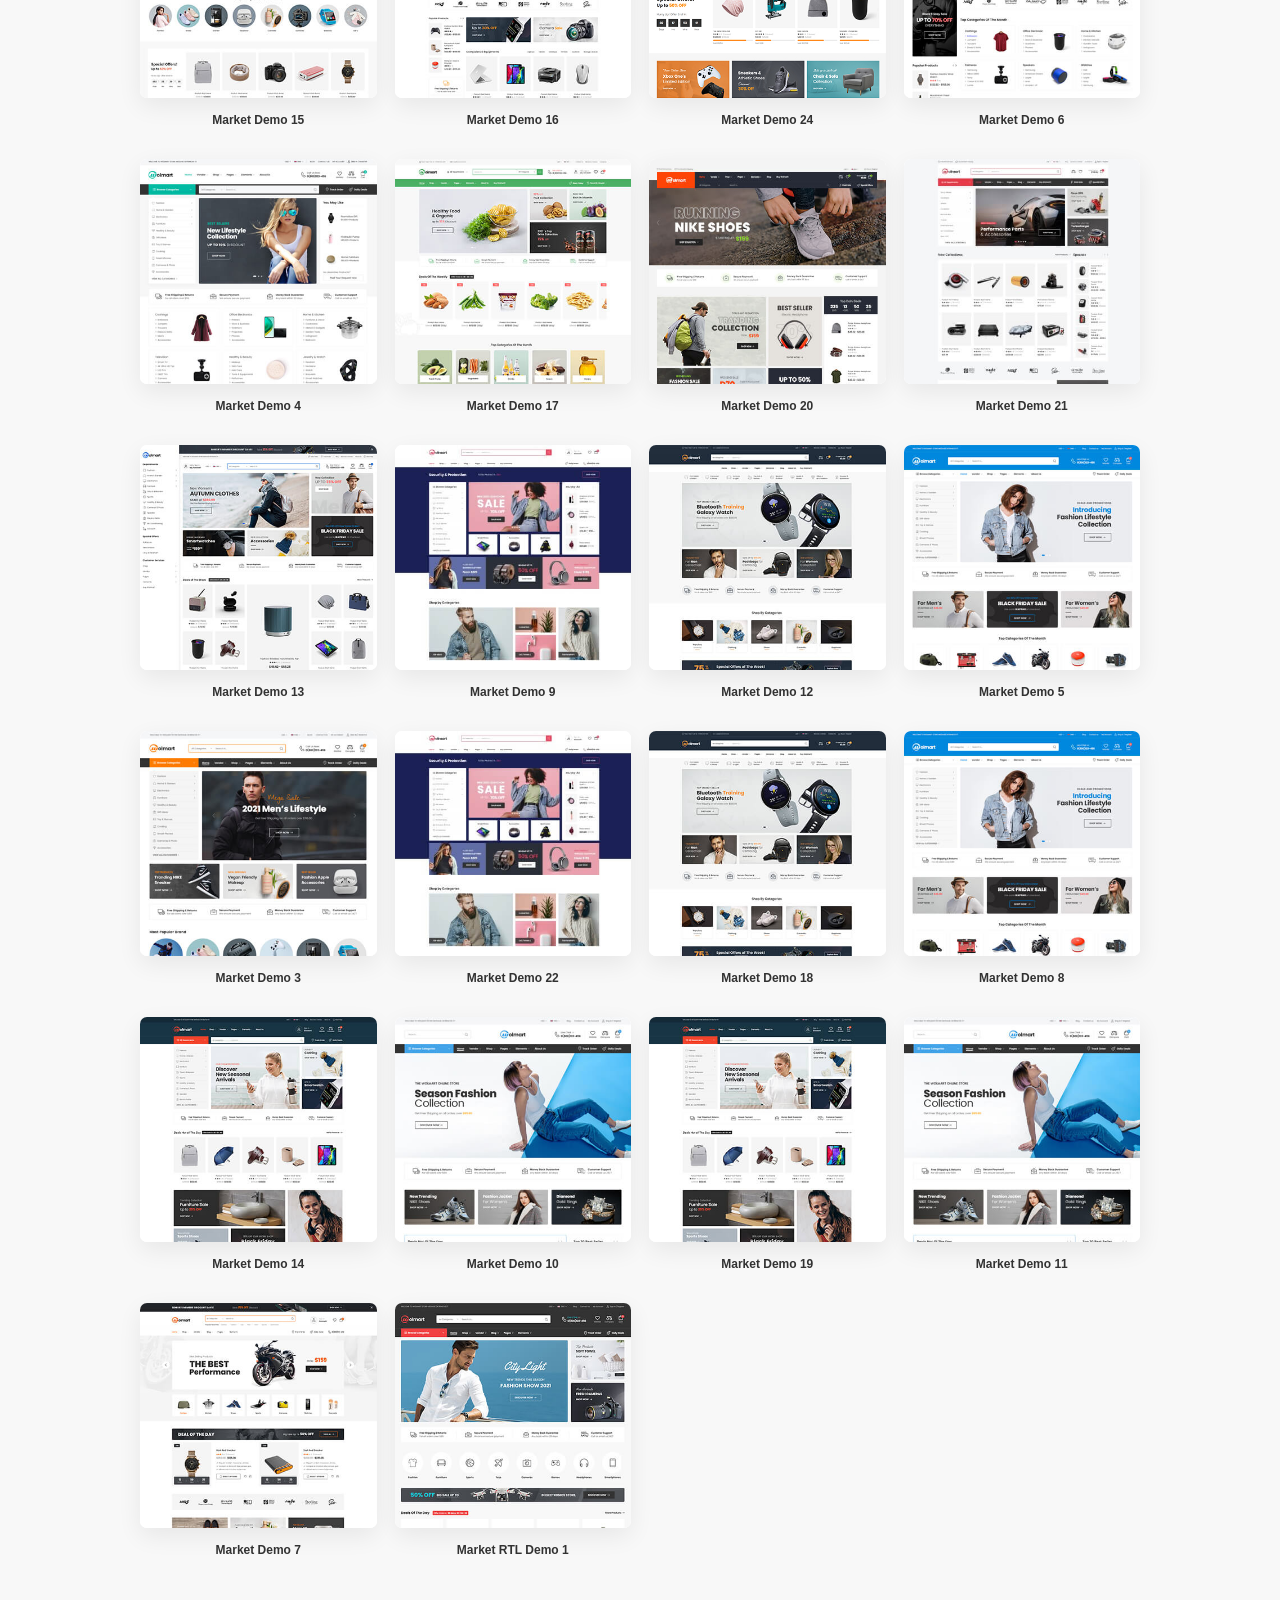
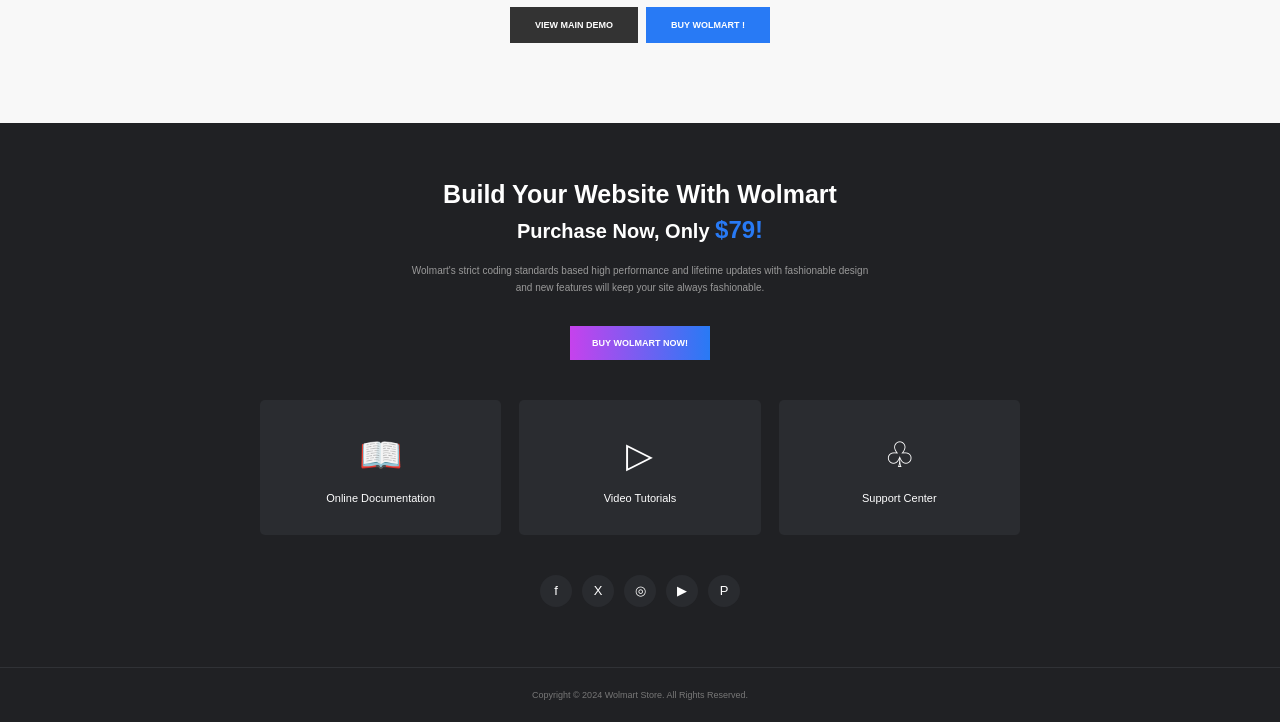
==== commit 9da98a3b: "Fixing double image paths" ====
--- a/Home.html
+++ b/Home.html
@@ -77,7 +77,7 @@
         <div class="feature-card">
             <!-- front side -->
             <div class="feature-card-front">
-                src="./images/ src="./images/com icon.png">
+                src="./images/com icon.png">
                 <h2>eCommerce &<br>Multi-Vendor</h2>
             </div>
             <!-- back side -->
@@ -90,7 +90,7 @@
         <!-- FEATURE CARD 2 -->
         <div class="feature-card">
             <div class="feature-card-front">
-                src="./images/images/ src="./images/weight icon.png">
+                src="./images/weight icon.png">
                 <h2>Stunning<br>Design</h2>
             </div>
             <div class="feature-card-back">
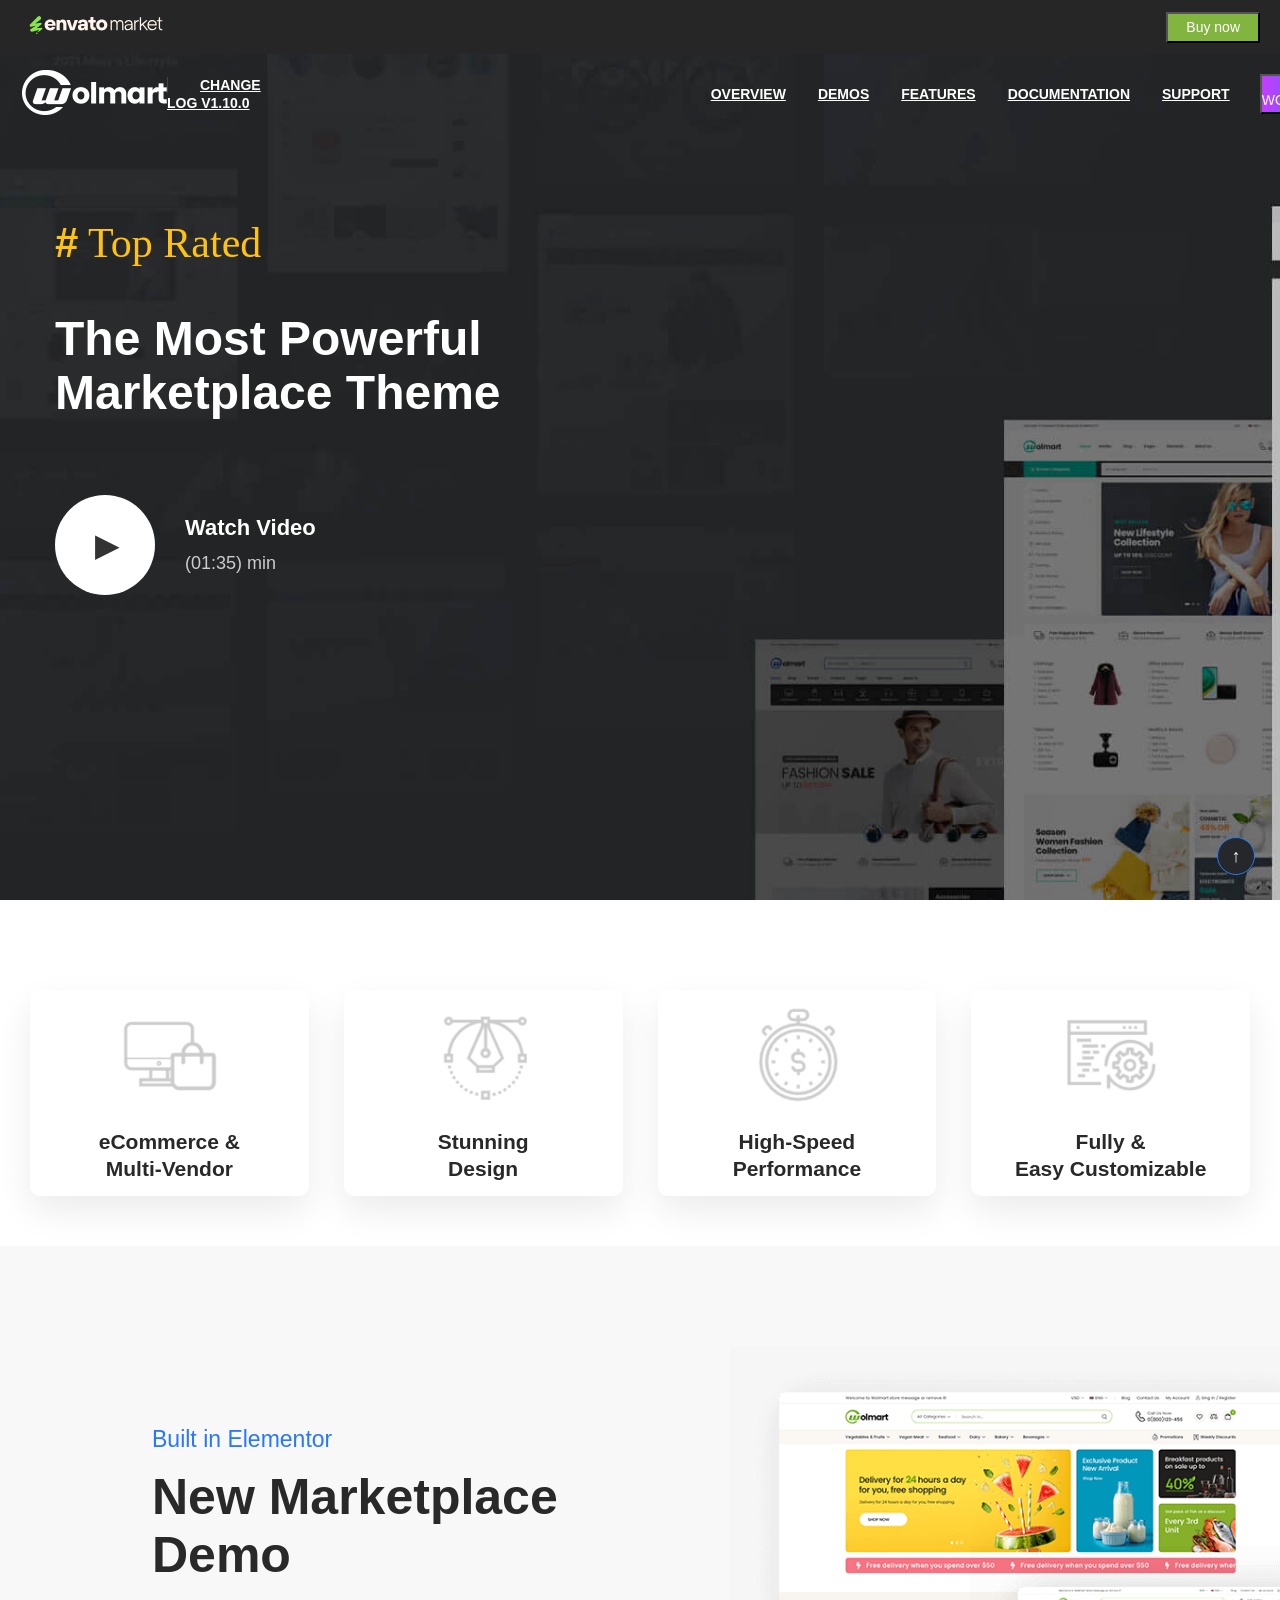
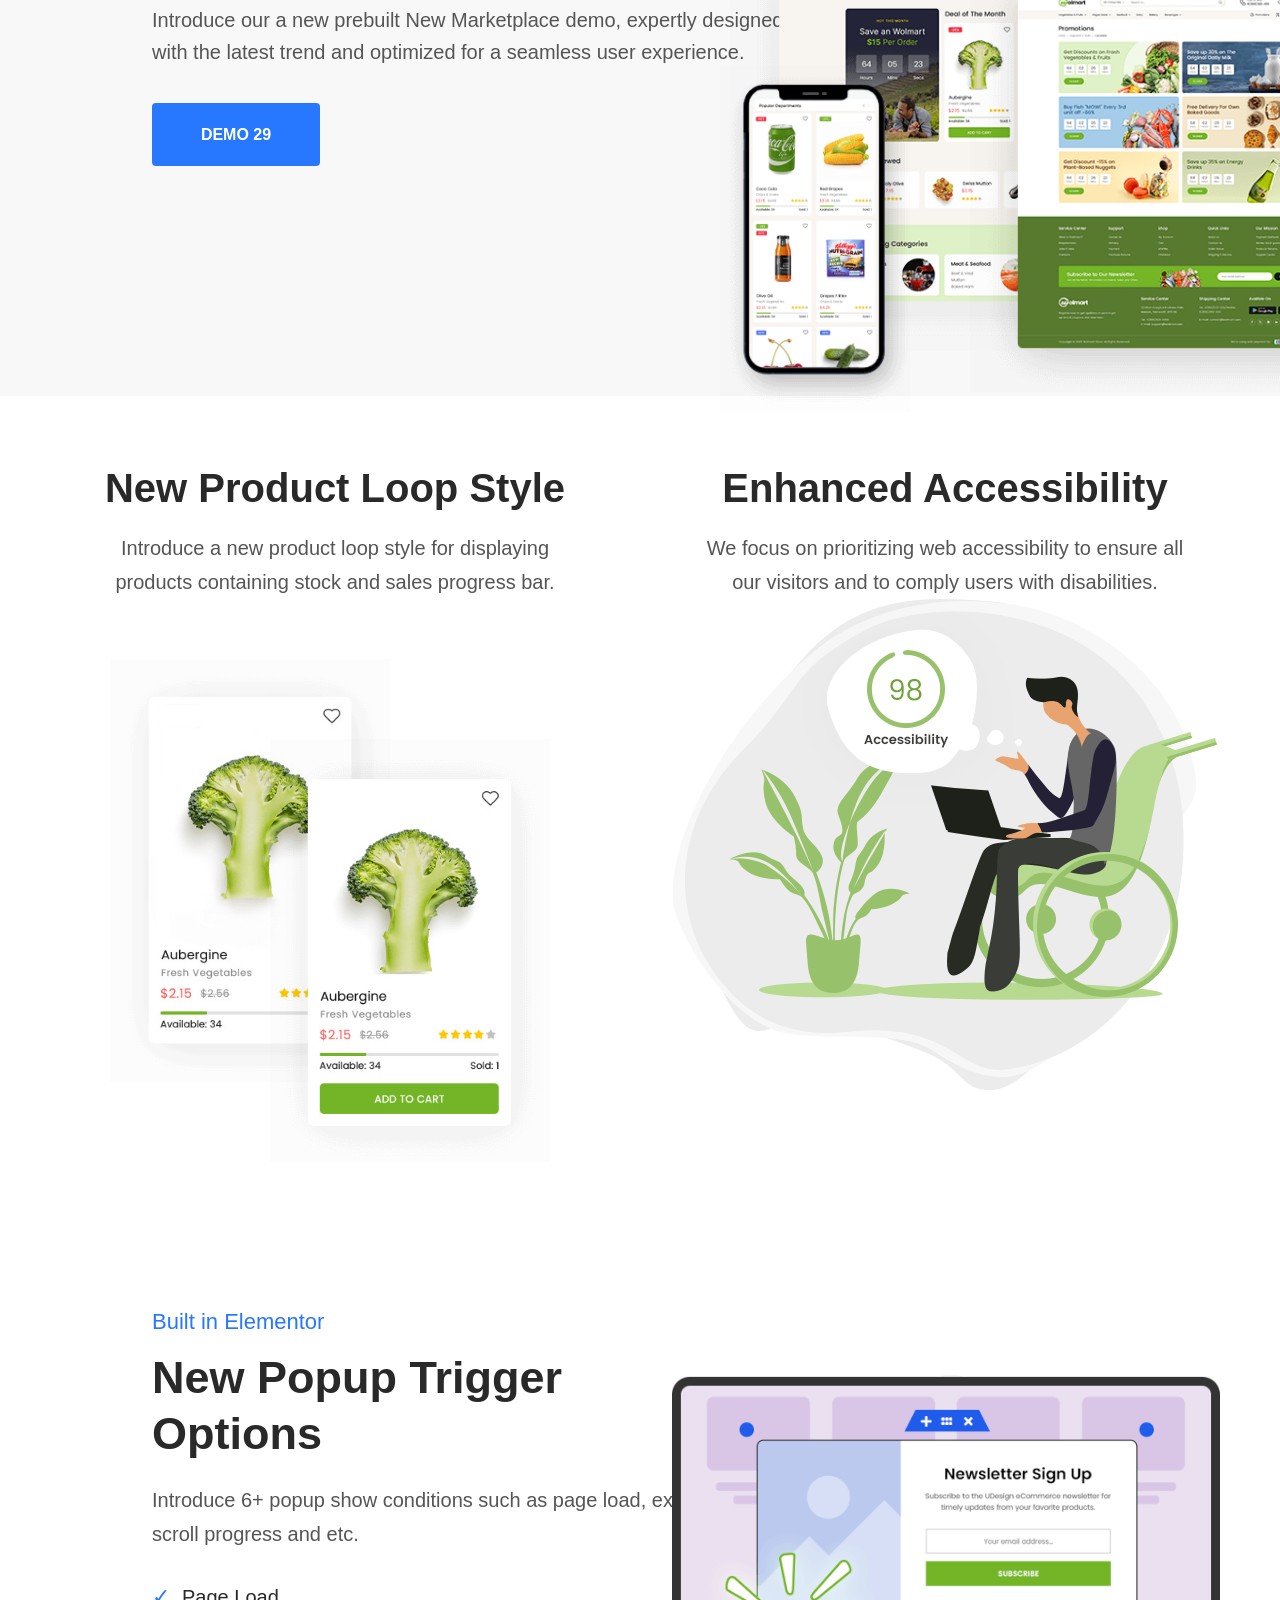
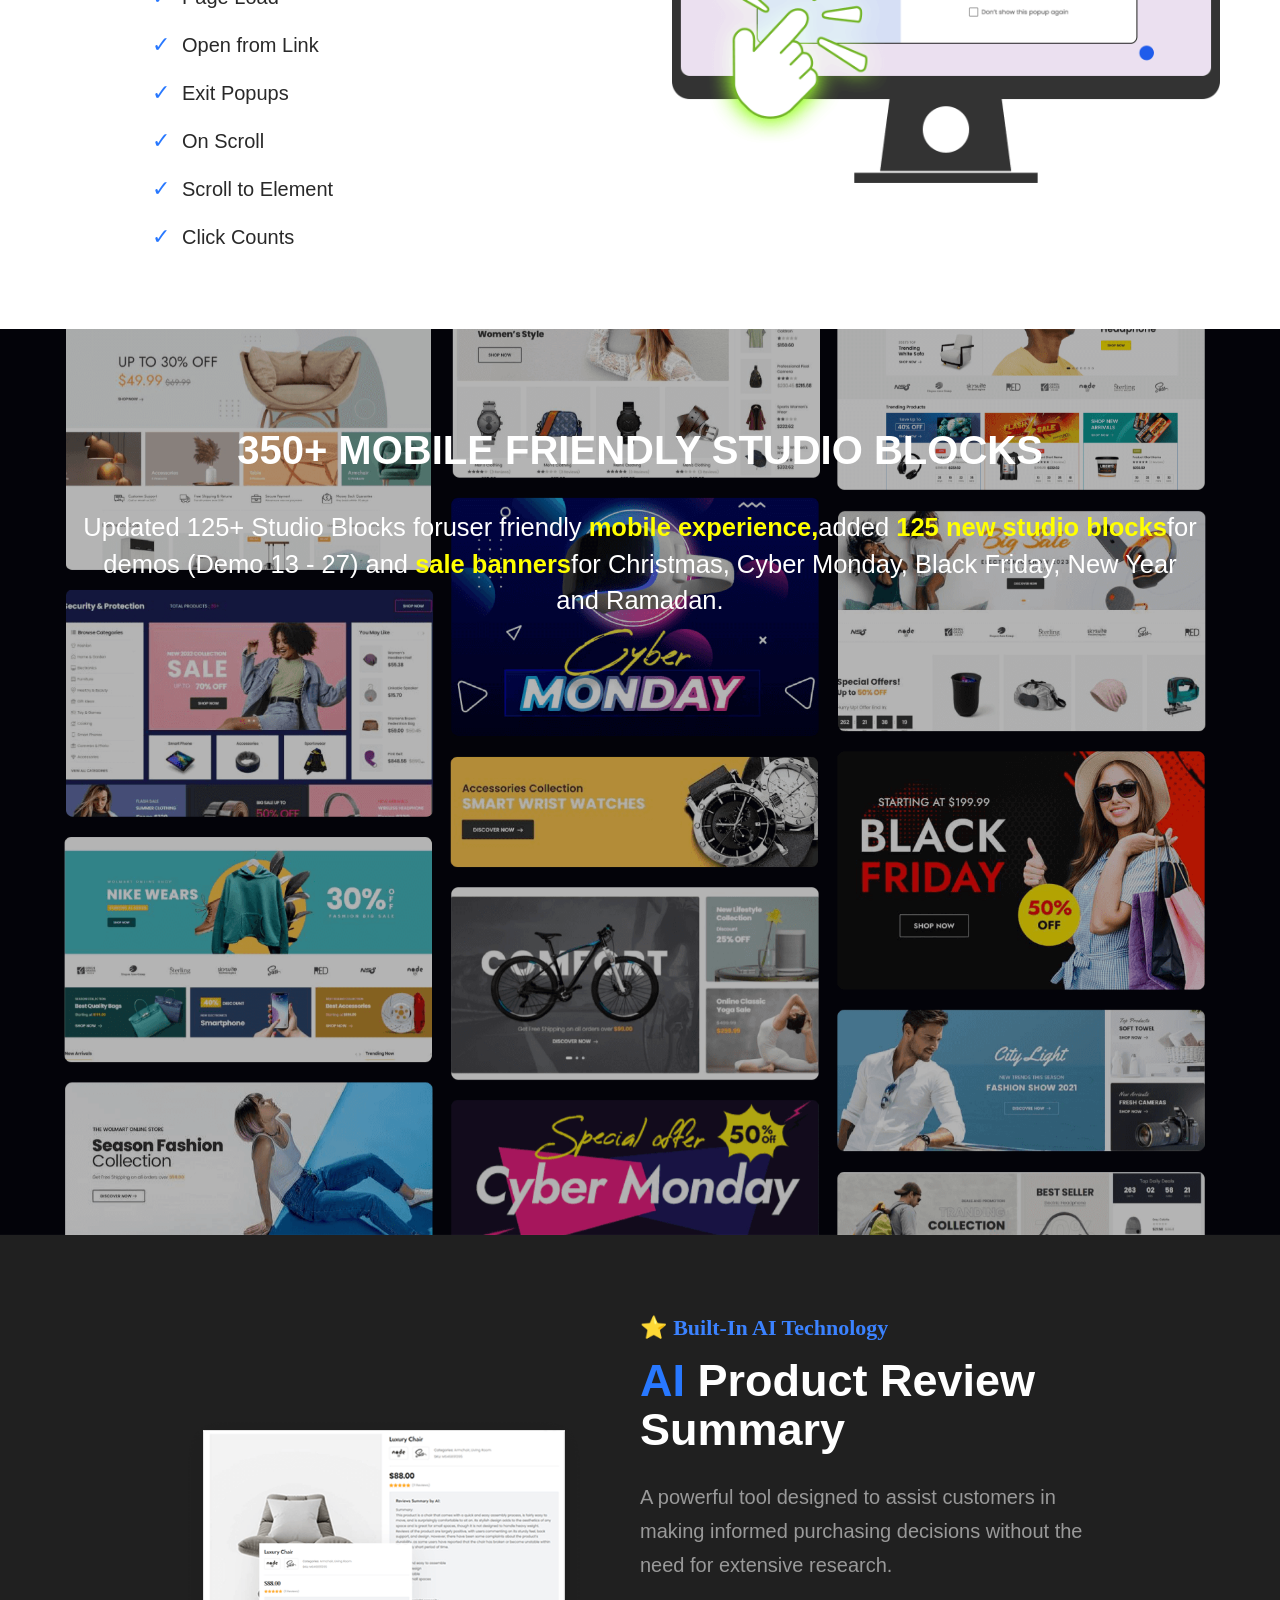
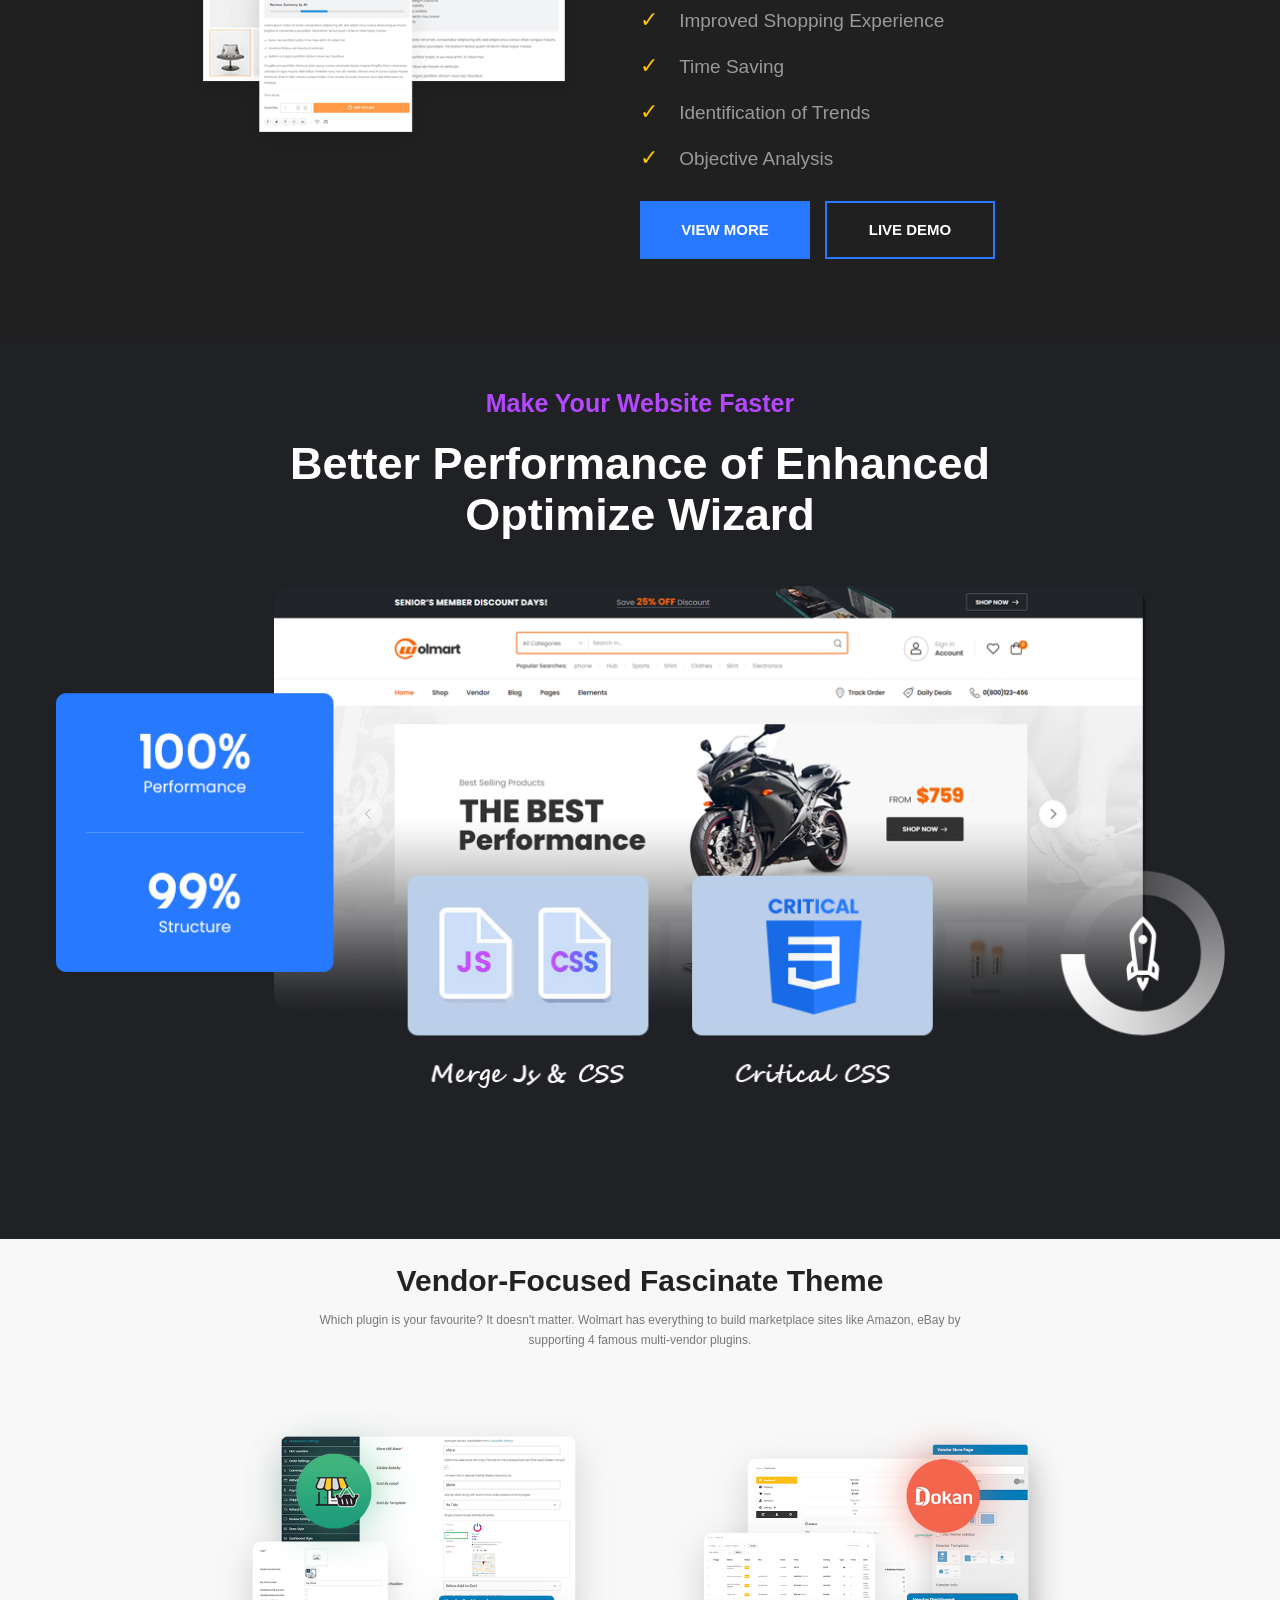
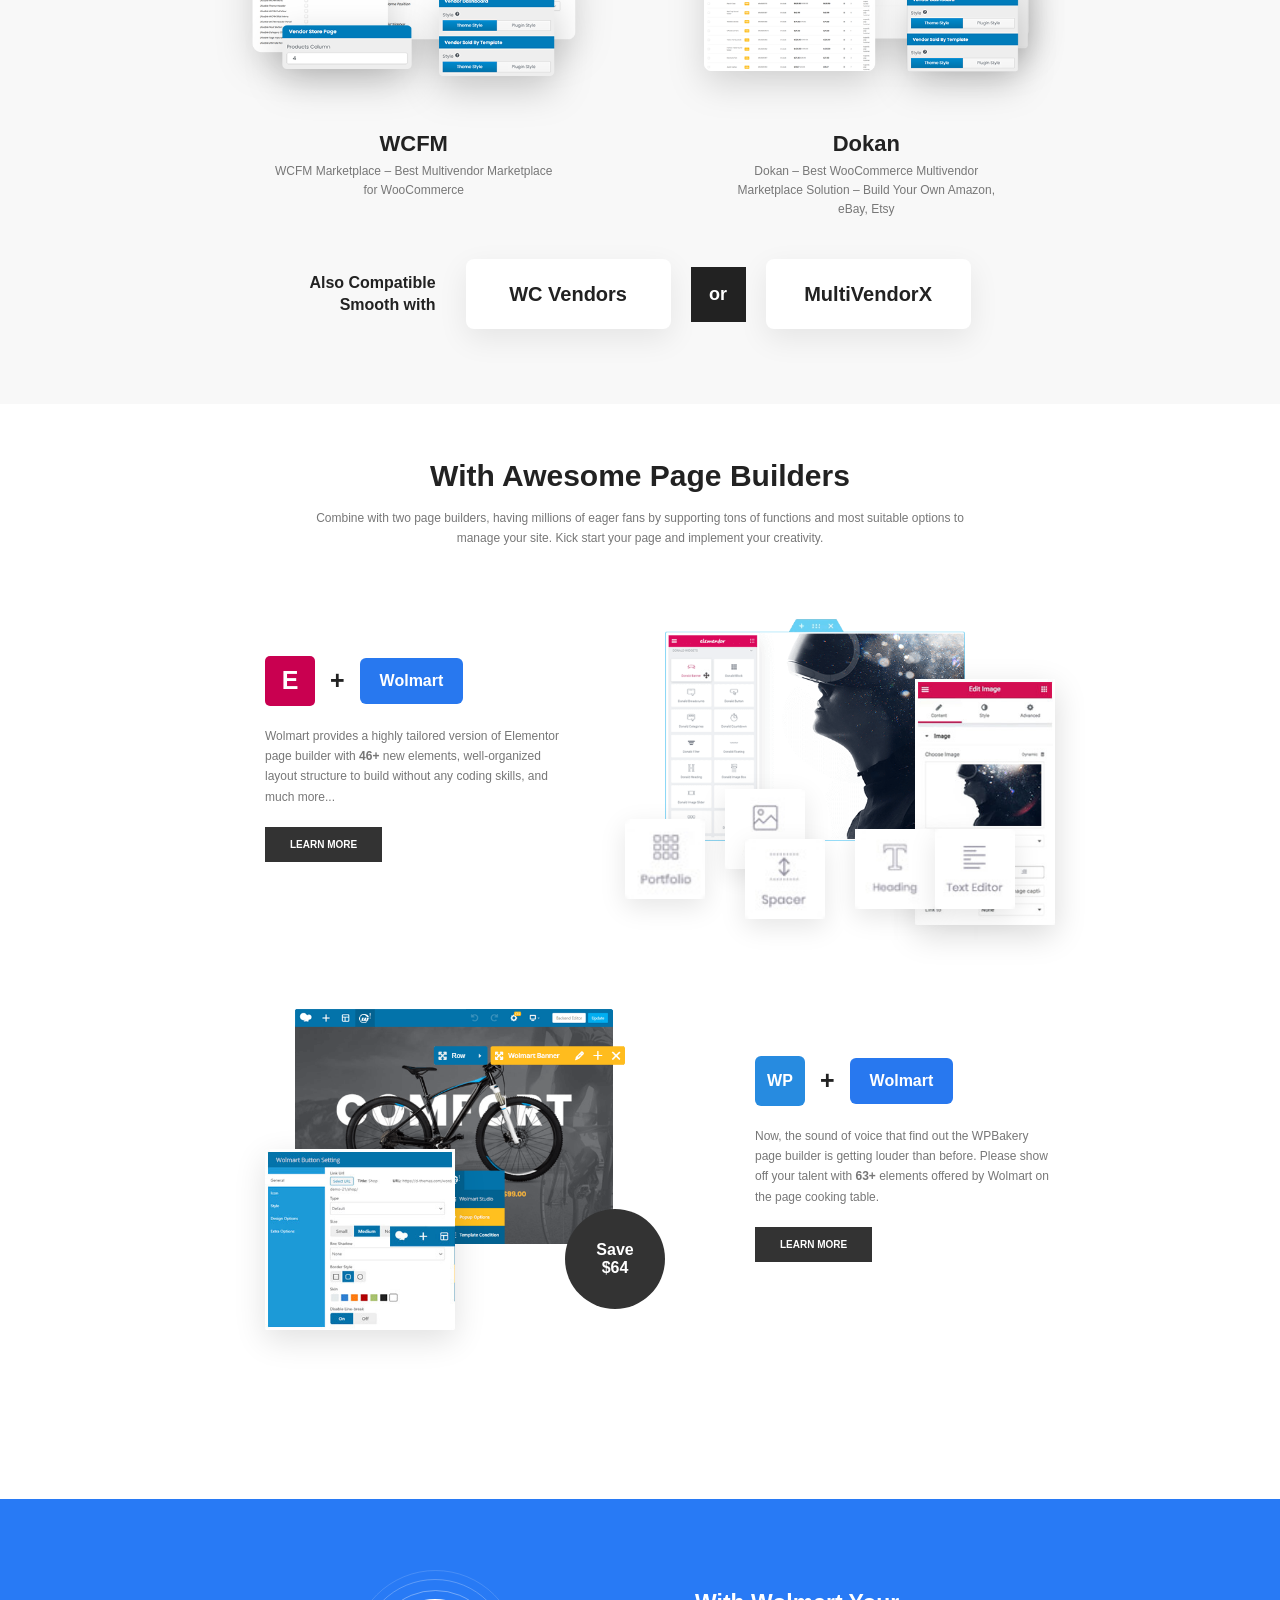
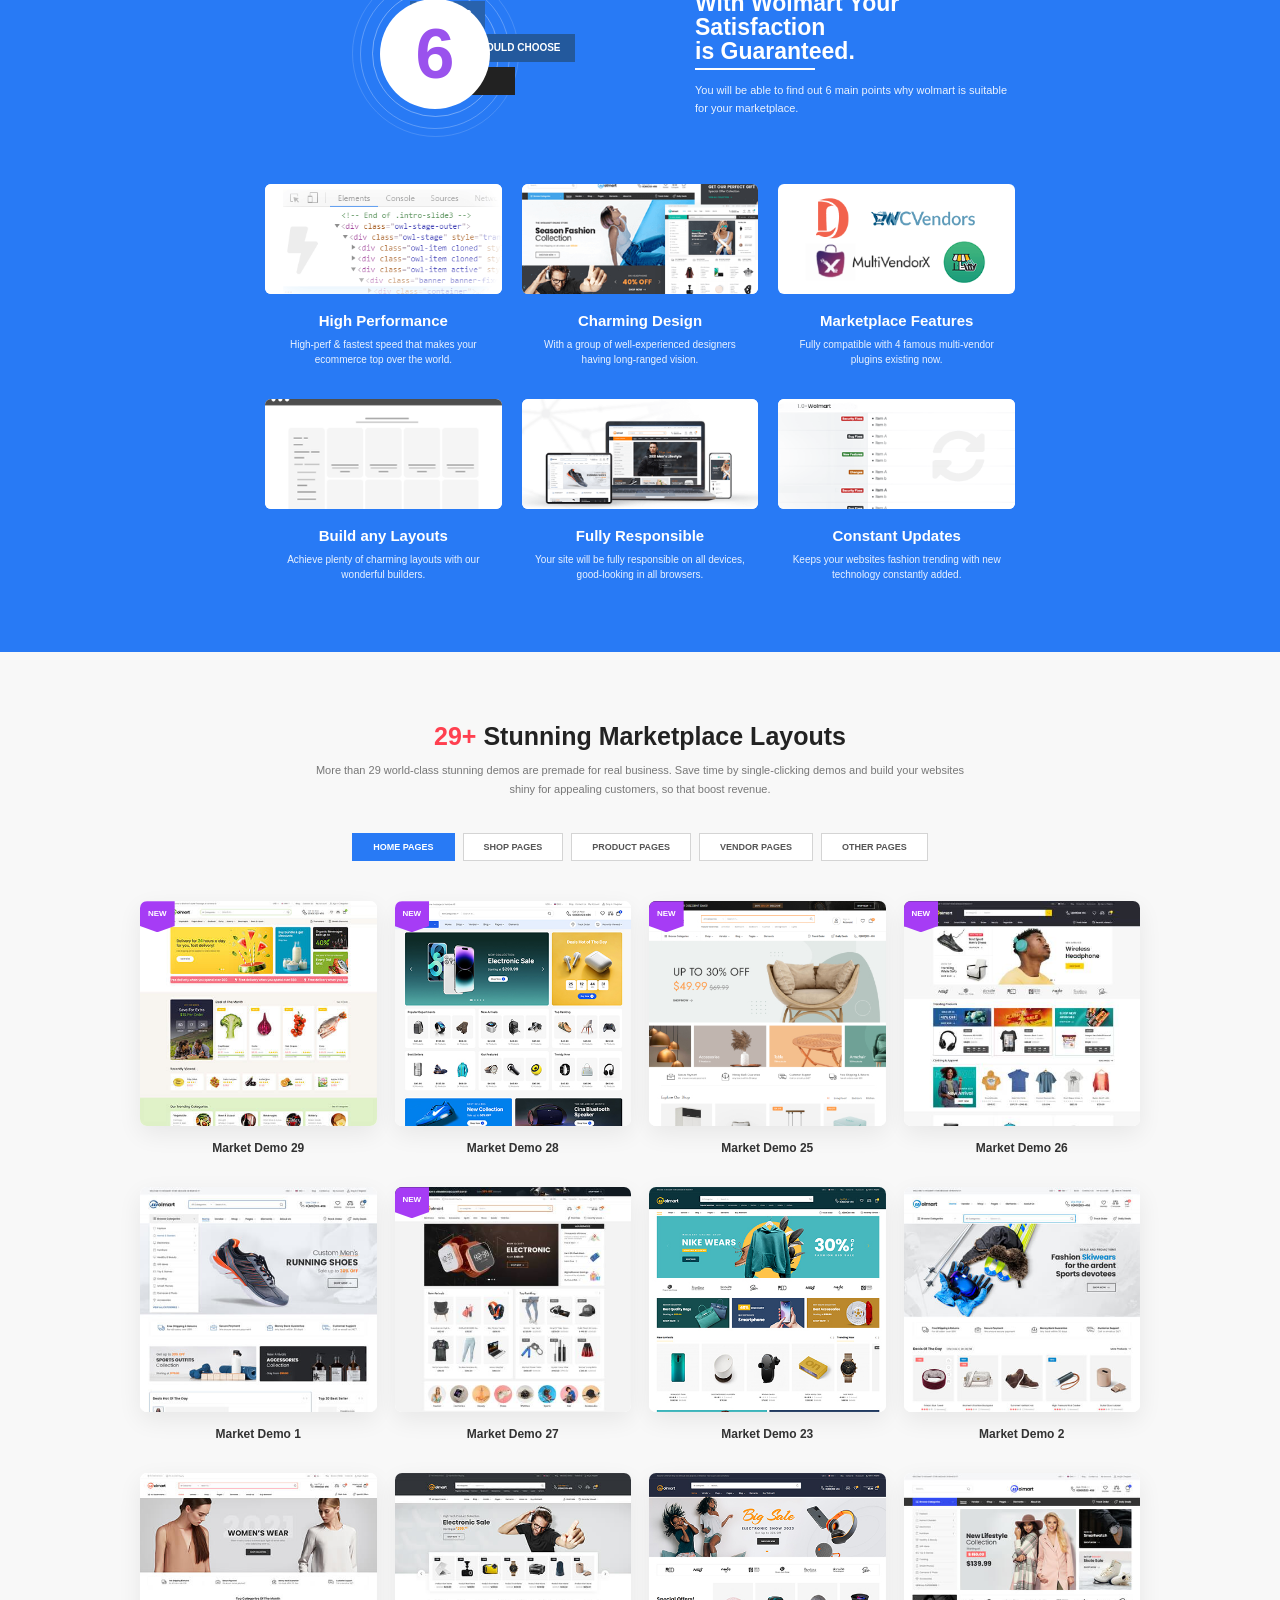
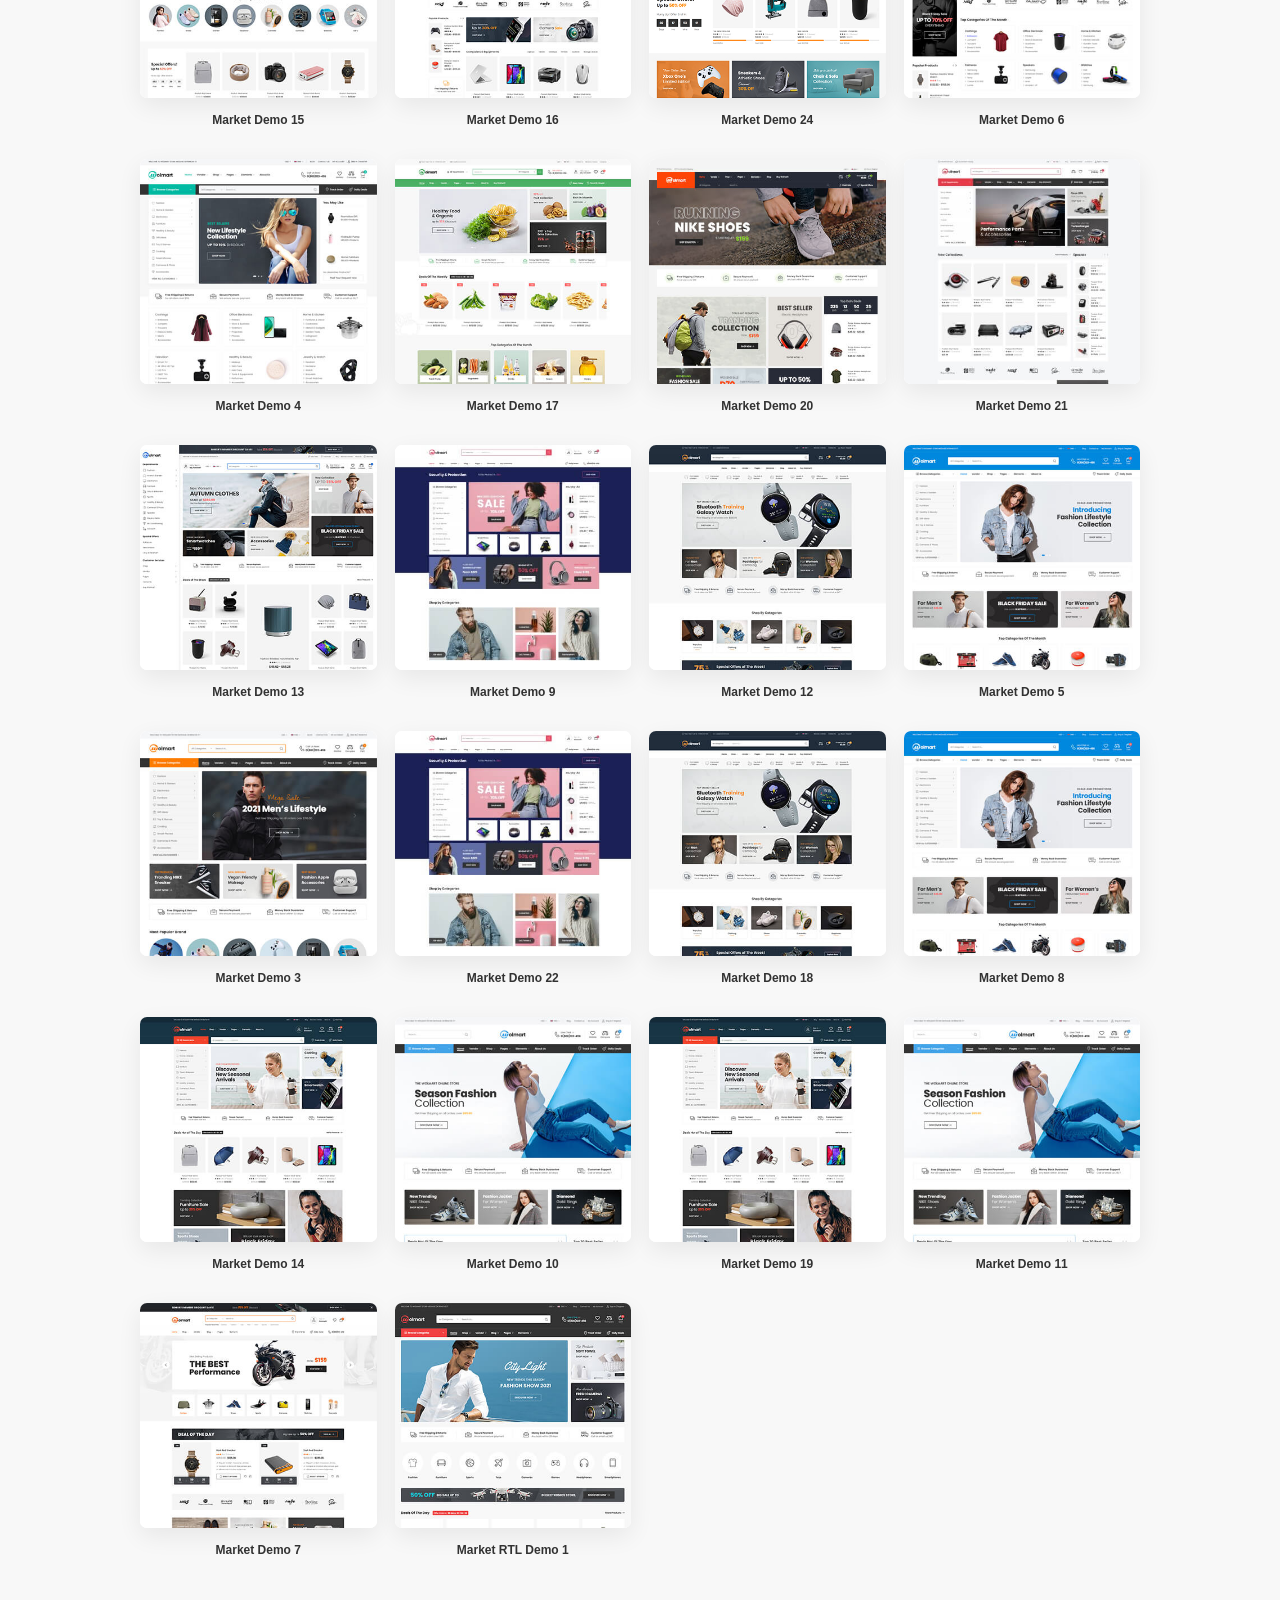
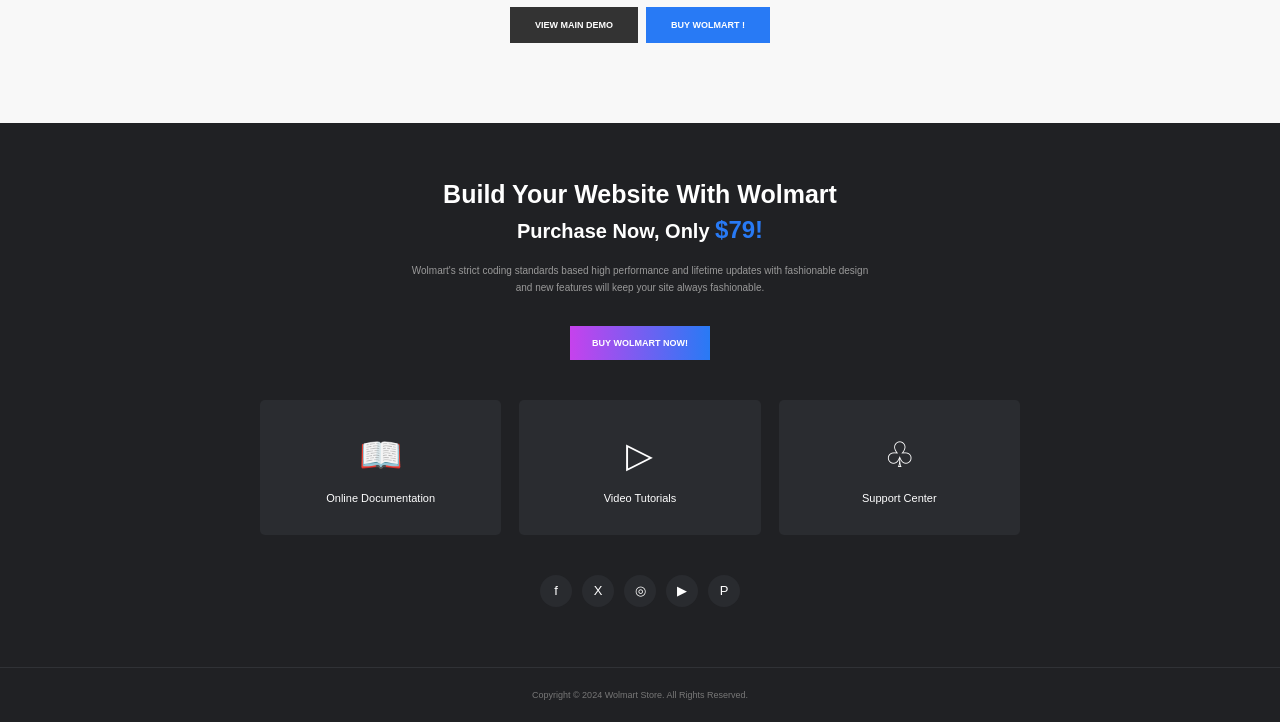
==== commit 190589eb: "Fixing images path fourth time" ====
--- a/Home.html
+++ b/Home.html
@@ -77,7 +77,7 @@
         <div class="feature-card">
             <!-- front side -->
             <div class="feature-card-front">
-                src="./images/com icon.png">
+                <img src="./images/com icon.png">
                 <h2>eCommerce &<br>Multi-Vendor</h2>
             </div>
             <!-- back side -->
@@ -90,7 +90,7 @@
         <!-- FEATURE CARD 2 -->
         <div class="feature-card">
             <div class="feature-card-front">
-                src="./images/weight icon.png">
+                <img src="./images/weight icon.png">
                 <h2>Stunning<br>Design</h2>
             </div>
             <div class="feature-card-back">
--- a/Home.css
+++ b/Home.css
@@ -31,7 +31,7 @@
 .main-container{
     min-height: 900px;
     width: 100%;
-    background-image: url(./mainposterr.jpg);
+    background-image: url(./images/mainposterr.jpg);
     background-repeat: no-repeat;
     background-size: cover;
     background-color: lightslategray;
@@ -504,7 +504,7 @@
     width: 100%;
     height: 905.725px;
 
-    background-image: url("./studio-image.png");
+    background-image: url("./images/studio-image.png");
     background-size: cover;
     background-position: center;
     background-repeat: no-repeat;
